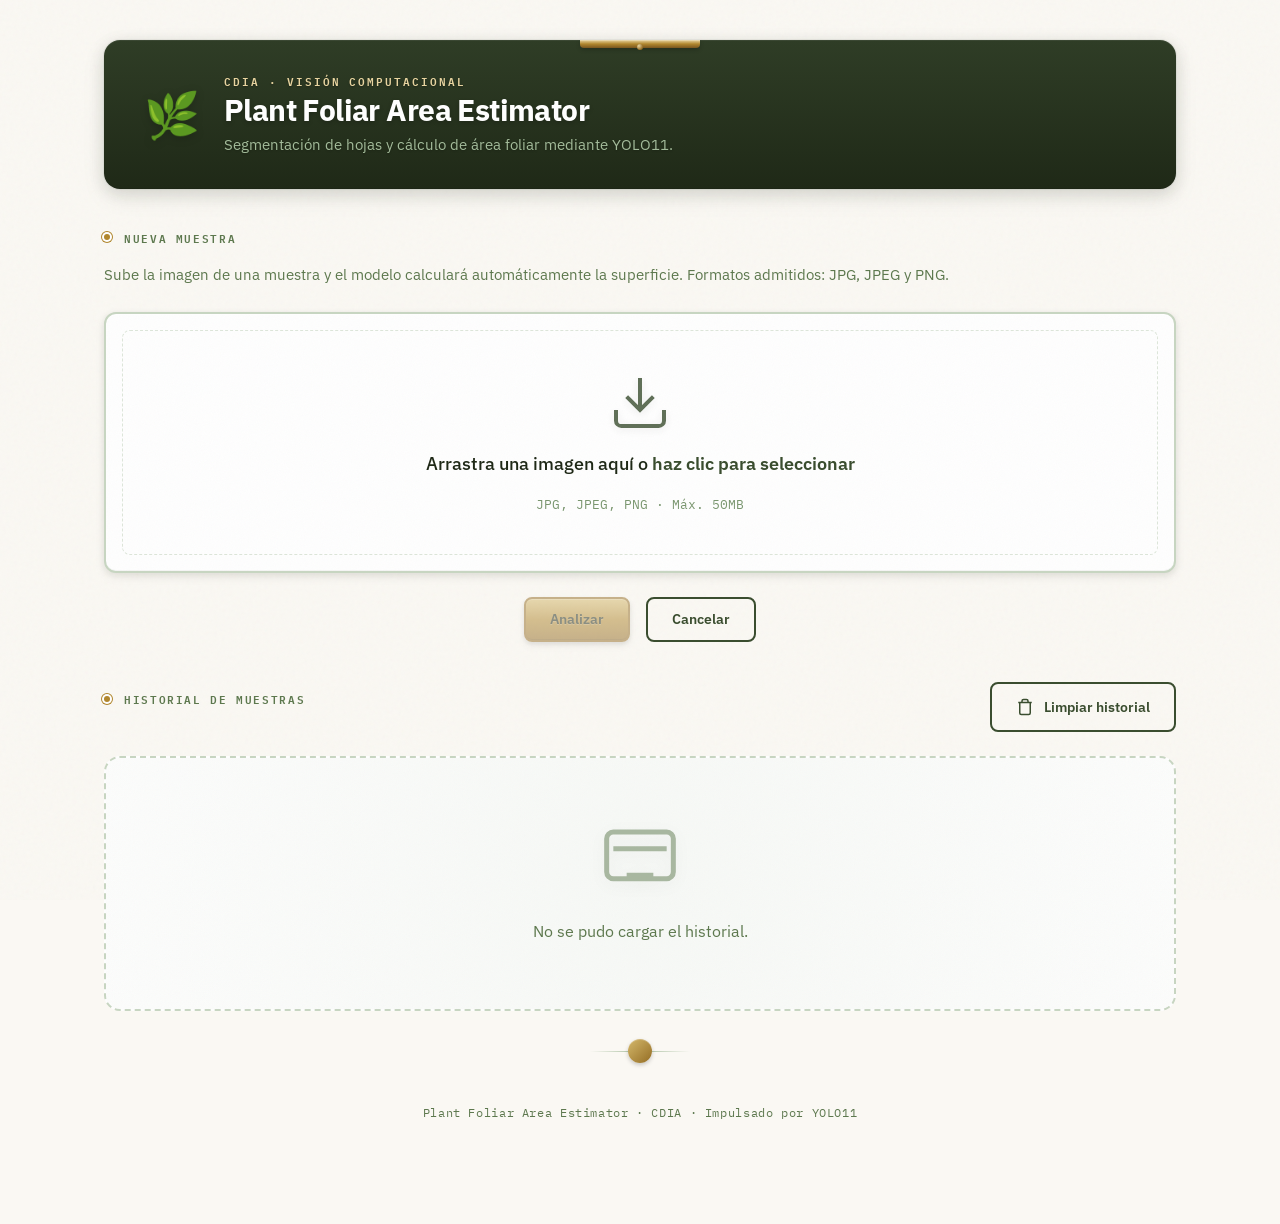
==== static/index.html @ 9a3dec03 "[FEAT] Cambios, FastAPI + HTML5 + CSS + JS para el frontend. Hechos con apoyo de IA solo con fines e" ====
<!DOCTYPE html>
<html lang="es">
<head>
  <meta charset="UTF-8" />
  <meta name="viewport" content="width=device-width, initial-scale=1.0" />
  <title>Plant Foliar Area Estimator · CDIA</title>
  <meta name="description" content="Segmentación de hojas y cálculo de área foliar mediante YOLO11." />
  <link rel="preconnect" href="https://fonts.googleapis.com">
  <link rel="preconnect" href="https://fonts.gstatic.com" crossorigin>
  <link href="https://fonts.googleapis.com/css2?family=IBM+Plex+Sans:wght@400;500;600;700&family=IBM+Plex+Mono:wght@500;600&display=swap" rel="stylesheet">
  <link rel="stylesheet" href="/assets/styles.css" />
</head>
<body>
  <main class="container">
    <!-- Header -->
    <header class="app-header">
      <div class="app-header__icon" aria-hidden="true">🌿</div>
      <div class="app-header__text">
        <p class="app-header__eyebrow">CDIA · Visión computacional</p>
        <h1 class="app-header__title">Plant Foliar Area Estimator</h1>
        <p class="app-header__subtitle">Segmentación de hojas y cálculo de área foliar mediante YOLO11.</p>
      </div>
    </header>

    <!-- Nueva muestra -->
    <section class="section" aria-labelledby="nueva-muestra-title">
      <p class="section-eyebrow" id="nueva-muestra-title">Nueva muestra</p>
      <p class="section-description">Sube la imagen de una muestra y el modelo calculará automáticamente la superficie. Formatos admitidos: JPG, JPEG y PNG.</p>

      <div class="upload-zone" id="uploadZone" role="button" tabindex="0" aria-label="Zona de subida de imágenes. Arrastra un archivo o haz clic para seleccionar.">
        <input type="file" id="fileInput" accept=".jpg,.jpeg,.png" hidden />
        <div class="upload-zone__content">
          <svg class="upload-zone__icon" viewBox="0 0 24 24" fill="none" stroke="currentColor" stroke-width="1.5" aria-hidden="true"><path d="M21 15v4a2 2 0 0 1-2 2H5a2 2 0 0 1-2-2v-4M7 10l5 5 5-5M12 15V3"></path></svg>
          <p class="upload-zone__text">Arrastra una imagen aquí o <span class="upload-zone__link">haz clic para seleccionar</span></p>
          <p class="upload-zone__hint">JPG, JPEG, PNG · Máx. 50MB</p>
        </div>
        <div class="upload-zone__preview hidden" id="uploadPreview" aria-live="polite">
          <img id="previewImg" alt="Vista previa de la imagen seleccionada" />
          <button type="button" class="btn btn-ghost upload-zone__remove" id="removeFile" aria-label="Eliminar archivo seleccionado">×</button>
        </div>
      </div>

      <div class="actions" id="actions" hidden>
        <button type="button" class="btn btn-primary" id="analyzeBtn" disabled>
          <span class="btn__text">Analizar</span>
          <span class="btn__loader hidden" aria-hidden="true"></span>
        </button>
        <button type="button" class="btn btn-ghost" id="clearSelectionBtn" hidden>Cancelar</button>
      </div>

      <!-- Loader global -->
      <div class="loader-overlay hidden" id="loaderOverlay" role="status" aria-live="polite" aria-label="Procesando imagen">
        <div class="loader"></div>
        <p>Procesando imagen con YOLO11…</p>
      </div>

      <!-- Error -->
      <div class="error hidden" id="errorBox" role="alert" aria-live="assertive"></div>
    </section>

    <!-- Resultados -->
    <section class="section results hidden" id="resultsSection" aria-labelledby="resultados-title">
      <p class="section-eyebrow" id="resultados-title">Resultados del análisis</p>

      <!-- Métricas -->
      <div class="specimen-row" id="metricsRow">
        <div class="specimen-card">
          <p class="specimen-card__label">Hojas detectadas</p>
          <p class="specimen-card__value" id="leavesCount">—</p>
        </div>
        <div class="specimen-card">
          <p class="specimen-card__label">Área foliar total</p>
          <p class="specimen-card__value" id="totalArea">— cm²</p>
        </div>
      </div>

      <!-- Detalle por hoja -->
      <div class="leaf-detail" id="leafDetail" hidden>
        <p class="section-eyebrow">Detalle por hoja</p>
        <div class="table-wrapper">
          <table class="leaf-table">
            <thead>
              <tr>
                <th>Ejemplar</th>
                <th>Área individual</th>
              </tr>
            </thead>
            <tbody id="leafTableBody"></tbody>
          </table>
        </div>
      </div>

      <!-- Comparación visual -->
      <div class="comparison" id="comparison" hidden>
        <p class="section-eyebrow">Comparación visual</p>
        <div class="comparison-grid">
          <figure class="image-frame">
            <figcaption>Fotografía original</figcaption>
            <img id="originalImg" alt="Fotografía original de la muestra" />
          </figure>
          <figure class="image-frame">
            <figcaption>Máscara de segmentación</figcaption>
            <img id="maskImg" alt="Máscara de segmentación generada por el modelo" />
          </figure>
        </div>
        <div class="comparison-actions">
          <a class="btn btn-primary" id="downloadBtn" href="#" download>
            <svg class="btn__icon" viewBox="0 0 24 24" fill="none" stroke="currentColor" stroke-width="2" aria-hidden="true"><path d="M21 15v4a2 2 0 0 1-2 2H5a2 2 0 0 1-2-2v-4M7 10l5 5 5-5M12 15V3"></path></svg>
            <span>Descargar imagen procesada</span>
          </a>
        </div>
      </div>
    </section>

    <!-- Historial / Galería -->
    <section class="section gallery-section" aria-labelledby="galeria-title">
      <div class="gallery-header">
        <p class="section-eyebrow" id="galeria-title">Historial de muestras</p>
        <button type="button" class="btn btn-ghost" id="clearHistoryBtn">
          <svg class="btn__icon" viewBox="0 0 24 24" fill="none" stroke="currentColor" stroke-width="2" aria-hidden="true"><polyline points="3 6 5 6 21 6"></polyline><path d="M19 6v14a2 2 0 0 1-2 2H7a2 2 0 0 1-2-2V6m3 0V4a2 2 0 0 1 2-2h4a2 2 0 0 1 2 2v2"></path></svg>
          <span>Limpiar historial</span>
        </button>
      </div>

      <div class="gallery-empty hidden" id="galleryEmpty">
        <svg viewBox="0 0 24 24" fill="none" stroke="currentColor" stroke-width="1.5" aria-hidden="true"><rect x="2" y="3" width="20" height="14" rx="2"></rect><path d="M4 8h16M8 16h8"></path></svg>
        <p>El historial está vacío. Sube una fotografía para registrar tu primer análisis.</p>
      </div>

      <div class="gallery-grid hidden" id="galleryGrid" role="list" aria-label="Galería de análisis previos"></div>
    </section>

    <!-- Footer -->
    <footer class="app-footer">
      <p>Plant Foliar Area Estimator · CDIA · Impulsado por YOLO11</p>
    </footer>
  </main>

  <script src="/assets/app.js"></script>
</body>
</html>
---- assets/styles.css ----
/* =========================================================================
   Plant Foliar Area Estimator — Skeuomorphic Theme
   Palette: Laboratory white + foliage green + aged brass accents
   Type: IBM Plex Sans (UI) + IBM Plex Mono (measurements)
   Metaphor: Physical lab station — clipboard, specimen cards, lightbox, archive
   ========================================================================= */

@import url('https://fonts.googleapis.com/css2?family=IBM+Plex+Sans:wght@400;500;600;700&family=IBM+Plex+Mono:wght@400;500;600;700&display=swap');

/* ---------- CSS Variables — Skeuomorphic Token System ---------- */
:root {
  /* Base surfaces — paper, cardstock, enamel */
  --paper-white: #fefefe;
  --paper-cream: #faf8f3;
  --cardstock: #f5f3ee;
  --cardstock-dark: #ebe8e0;
  --enamel-white: #ffffff;

  /* Green foliage system — botanical, not UI */
  --sage-50: #f1f5f0;
  --sage-100: #e3eae0;
  --sage-200: #c7d5c1;
  --sage-300: #a3bb9a;
  --sage-400: #7a966f;
  --sage-500: #5d784e;
  --sage-600: #48603a;
  --sage-700: #3a4d2f;
  --sage-800: #2f3d26;
  --sage-900: #1f2917;
  --sage-950: #11160d;

  /* Brass/aged metal accents — for clips, rivets, dials */
  --brass-100: #f5e6c8;
  --brass-200: #e8d4a0;
  --brass-300: #d4b86b;
  --brass-400: #c49d42;
  --brass-500: #b0862d;
  --brass-600: #946d24;
  --brass-700: #78551f;
  --brass-800: #62451e;
  --brass-900: #50381d;

  /* Semantic mappings */
  --bg: var(--paper-cream);
  --surface: var(--paper-white);
  --surface-elevated: var(--enamel-white);
  --surface-recessed: var(--cardstock);

  --primary: var(--sage-700);
  --primary-light: var(--sage-500);
  --primary-dark: var(--sage-900);
  --primary-glow: var(--sage-400);

  --accent: var(--brass-500);
  --accent-light: var(--brass-300);
  --accent-dark: var(--brass-700);

  --text: var(--sage-900);
  --text-muted: var(--sage-500);
  --text-faint: var(--sage-400);

  --border-subtle: var(--sage-200);
  --border: var(--sage-300);
  --border-strong: var(--sage-400);

  --shadow-paper: 0 1px 2px rgba(31, 41, 23, 0.06), 0 2px 4px rgba(31, 41, 23, 0.04);
  --shadow-card: 0 2px 6px rgba(31, 41, 23, 0.08), 0 4px 12px rgba(31, 41, 23, 0.06);
  --shadow-elevated: 0 8px 24px rgba(31, 41, 23, 0.1), 0 16px 32px rgba(31, 41, 23, 0.06);
  --shadow-deep: 0 12px 40px rgba(31, 41, 23, 0.15), 0 24px 48px rgba(31, 41, 23, 0.08);
  --shadow-inner: inset 0 2px 4px rgba(31, 41, 23, 0.06);
  --shadow-clip: 0 4px 16px rgba(31, 41, 23, 0.12), 0 8px 24px rgba(31, 41, 23, 0.08), 0 0 0 1px rgba(31, 41, 23, 0.05);

  --radius-sm: 4px;
  --radius-md: 8px;
  --radius-lg: 12px;
  --radius-xl: 16px;

  --transition-fast: 100ms cubic-bezier(0.25, 0.46, 0.45, 0.94);
  --transition-base: 200ms cubic-bezier(0.25, 0.46, 0.45, 0.94);
  --transition-slow: 350ms cubic-bezier(0.25, 0.46, 0.45, 0.94);

  /* Skeuomorphic specific */
  --paper-texture: url("data:image/svg+xml,%3Csvg viewBox='0 0 256 256' xmlns='http://www.w3.org/2000/svg'%3E%3Cfilter id='noise'%3E%3CfeTurbulence type='fractalNoise' baseFrequency='0.9' numOctaves='4' stitchTiles='stitch'/%3E%3C/filter%3E%3Crect width='100%25' height='100%25' filter='url(%23noise)' opacity='0.03'/%3E%3C/svg%3E");
  --cardstock-texture: url("data:image/svg+xml,%3Csvg viewBox='0 0 256 256' xmlns='http://www.w3.org/2000/svg'%3E%3Cfilter id='noise'%3E%3CfeTurbulence type='fractalNoise' baseFrequency='0.85' numOctaves='3' stitchTiles='stitch'/%3E%3C/filter%3E%3Crect width='100%25' height='100%25' filter='url(%23noise)' opacity='0.04'/%3E%3C/svg%3E");
  --fabric-texture: url("data:image/svg+xml,%3Csvg viewBox='0 0 256 256' xmlns='http://www.w3.org/2000/svg'%3E%3Cfilter id='fabric'%3E%3CfeTurbulence type='fractalNoise' baseFrequency='0.02' numOctaves='2' stitchTiles='stitch'/%3E%3C/filter%3E%3Crect width='100%25' height='100%25' filter='url(%23fabric)' opacity='0.02'/%3E%3C/svg%3E");

  /* Glass/lightbox */
  --glass-bg: rgba(255, 255, 255, 0.85);
  --glass-border: rgba(31, 41, 23, 0.08);
  --glass-shadow: 0 4px 16px rgba(31, 41, 23, 0.08);
}

/* Dark mode — aged lab at night */
@media (prefers-color-scheme: dark) {
  :root {
    --paper-white: #1a1d16;
    --paper-cream: #151811;
    --cardstock: #1e2218;
    --cardstock-dark: #262b1f;
    --enamel-white: #22261c;

    --sage-50: #0f120b;
    --sage-100: #181d13;
    --sage-200: #232b1c;
    --sage-300: #344029;
    --sage-400: #4a5d3a;
    --sage-500: #627a4d;
    --sage-600: #85a06b;
    --sage-700: #a3c48a;
    --sage-800: #c4e4b0;
    --sage-900: #e8f5d8;
    --sage-950: #f4faf0;

    --brass-100: #3d351a;
    --brass-200: #4a4022;
    --brass-300: #6b5830;
    --brass-400: #9a7d42;
    --brass-500: #c8a858;
    --brass-600: #dcc478;
    --brass-700: #e8d698;
    --brass-800: #f0e6b8;
    --brass-900: #f8f3d8;

    --bg: var(--paper-cream);
    --surface: var(--paper-white);
    --surface-elevated: var(--enamel-white);
    --surface-recessed: var(--cardstock);

    --primary: var(--sage-700);
    --primary-light: var(--sage-600);
    --primary-dark: var(--sage-800);
    --primary-glow: var(--sage-500);

    --accent: var(--brass-500);
    --accent-light: var(--brass-400);
    --accent-dark: var(--brass-600);

    --text: var(--sage-900);
    --text-muted: var(--sage-600);
    --text-faint: var(--sage-500);

    --border-subtle: var(--sage-300);
    --border: var(--sage-400);
    --border-strong: var(--sage-500);

    --shadow-paper: 0 1px 2px rgba(0, 0, 0, 0.3), 0 2px 4px rgba(0, 0, 0, 0.2);
    --shadow-card: 0 2px 6px rgba(0, 0, 0, 0.35), 0 4px 12px rgba(0, 0, 0, 0.25);
    --shadow-elevated: 0 8px 24px rgba(0, 0, 0, 0.4), 0 16px 32px rgba(0, 0, 0, 0.3);
    --shadow-deep: 0 12px 40px rgba(0, 0, 0, 0.5), 0 24px 48px rgba(0, 0, 0, 0.35);
    --shadow-inner: inset 0 2px 4px rgba(0, 0, 0, 0.2);
    --shadow-clip: 0 4px 16px rgba(0, 0, 0, 0.4), 0 8px 24px rgba(0, 0, 0, 0.3), 0 0 0 1px rgba(0, 0, 0, 0.2);

    --glass-bg: rgba(26, 29, 22, 0.9);
    --glass-border: rgba(255, 255, 255, 0.06);
    --glass-shadow: 0 4px 16px rgba(0, 0, 0, 0.3);
  }
}

/* Respect prefers-reduced-motion */
@media (prefers-reduced-motion: reduce) {
  *,
  *::before,
  *::after {
    animation-duration: 0.01ms !important;
    animation-iteration-count: 1 !important;
    transition-duration: 0.01ms !important;
    scroll-behavior: auto !important;
  }
}

/* ---------- Base Reset ---------- */
*, *::before, *::after {
  box-sizing: border-box;
}

html {
  font-size: 16px;
  -webkit-font-smoothing: antialiased;
  -moz-osx-font-smoothing: grayscale;
  background: var(--bg);
}

body {
  margin: 0;
  font-family: 'IBM Plex Sans', sans-serif;
  background: var(--bg);
  color: var(--text);
  line-height: 1.6;
  min-height: 100vh;

  /* Subtle page texture */
  background-image: var(--paper-texture);
  background-attachment: fixed;
}

/* ---------- Layout ---------- */
.container {
  max-width: 1120px;
  margin: 0 auto;
  padding: 2.5rem 1.5rem 4rem;
  position: relative;
}

/* Page edge shadow — desk surface */
.container::before {
  content: "";
  position: fixed;
  top: 0;
  left: 50%;
  transform: translateX(-50%);
  width: 1120px;
  max-width: calc(100vw - 3rem);
  height: 100%;
  pointer-events: none;
  box-shadow:
    -20px 0 40px -20px rgba(31, 41, 23, 0.08),
    20px 0 40px -20px rgba(31, 41, 23, 0.08);
  z-index: -1;
}

/* ---------- Header — Brass-bound clip board ---------- */
.app-header {
  position: relative;
  display: flex;
  align-items: center;
  gap: 1.5rem;
  padding: 2rem 2.5rem;
  background: linear-gradient(180deg, var(--sage-800) 0%, var(--sage-900) 100%);
  border-radius: var(--radius-xl);
  margin-bottom: 2.5rem;
  box-shadow:
    var(--shadow-clip),
    inset 0 1px 0 rgba(255, 255, 255, 0.06),
    inset 0 -1px 0 rgba(0, 0, 0, 0.1);
  overflow: hidden;
}

.app-header::before {
  /* Brass top clip */
  content: "";
  position: absolute;
  top: 0;
  left: 50%;
  transform: translateX(-50%);
  width: 120px;
  height: 8px;
  background: linear-gradient(180deg, var(--brass-200) 0%, var(--brass-500) 50%, var(--brass-700) 100%);
  border-radius: 0 0 4px 4px;
  box-shadow:
    0 2px 4px rgba(0, 0, 0, 0.2),
    inset 0 1px 0 rgba(255, 255, 255, 0.2);
}

.app-header::after {
  /* Subtle rivet hints */
  content: "";
  position: absolute;
  top: 4px;
  left: 50%;
  transform: translateX(-50%);
  width: 6px;
  height: 6px;
  background: radial-gradient(circle at 30% 30%, var(--brass-200), var(--brass-600) 70%);
  border-radius: 50%;
  box-shadow:
    0 1px 2px rgba(0, 0, 0, 0.3),
    40px 0 0 0 radial-gradient(circle at 30% 30%, var(--brass-200), var(--brass-600) 70%),
    -40px 0 0 0 radial-gradient(circle at 30% 30%, var(--brass-200), var(--brass-600) 70%);
}

.app-header__icon {
  font-size: 2.8rem;
  line-height: 1;
  flex-shrink: 0;
  filter: drop-shadow(0 2px 4px rgba(0, 0, 0, 0.2));
  animation: gentle-sway 6s ease-in-out infinite;
}

@keyframes gentle-sway {
  0%, 100% { transform: rotate(-1deg); }
  50% { transform: rotate(1deg); }
}

.app-header__text { min-width: 0; }

.app-header__eyebrow {
  font-family: 'IBM Plex Mono', monospace;
  font-size: 0.68rem;
  letter-spacing: 0.18em;
  text-transform: uppercase;
  color: var(--brass-200);
  margin: 0 0 0.2rem 0;
  font-weight: 600;
  text-shadow: 0 1px 2px rgba(0, 0, 0, 0.3);
}

.app-header__title {
  font-size: 1.85rem;
  font-weight: 700;
  color: var(--paper-white);
  margin: 0;
  line-height: 1.15;
  letter-spacing: -0.02em;
  text-shadow: 0 2px 4px rgba(0, 0, 0, 0.2);
}

.app-header__subtitle {
  font-size: 0.95rem;
  color: var(--sage-300);
  margin: 0.35rem 0 0 0;
  font-weight: 400;
  text-shadow: 0 1px 2px rgba(0, 0, 0, 0.2);
}

/* ---------- Section base ---------- */
.section {
  margin-bottom: 2.5rem;
  position: relative;
}

.section-eyebrow {
  font-family: 'IBM Plex Mono', monospace;
  font-size: 0.68rem;
  letter-spacing: 0.15em;
  text-transform: uppercase;
  color: var(--text-muted);
  font-weight: 600;
  margin: 0 0 1rem 0;
  position: relative;
  padding-left: 1.25rem;
}

.section-eyebrow::before {
  content: "";
  position: absolute;
  left: 0;
  top: 50%;
  transform: translateY(-50%);
  width: 6px;
  height: 6px;
  background: var(--accent);
  border-radius: 50%;
  box-shadow:
    0 0 0 2px var(--surface),
    0 0 0 3px var(--accent);
}

.section-description {
  color: var(--text-muted);
  margin: 0 0 1.5rem 0;
  font-size: 0.95rem;
  line-height: 1.7;
}

/* ---------- Upload Zone — Physical light table / specimen tray ---------- */
.upload-zone {
  position: relative;
  background: var(--surface);
  border: 2px solid var(--border-subtle);
  border-radius: var(--radius-lg);
  padding: 3.5rem 2.5rem;
  text-align: center;
  cursor: pointer;
  transition: all var(--transition-base);
  box-shadow:
    var(--shadow-card),
    inset 0 1px 0 rgba(255, 255, 255, 0.6),
    inset 0 -1px 0 rgba(31, 41, 23, 0.04);
  background-image: var(--paper-texture);
  overflow: hidden;
}

.upload-zone::before {
  /* Corner registration marks — photogram style */
  content: "";
  position: absolute;
  inset: 16px;
  border: 1px dashed var(--border-subtle);
  border-radius: var(--radius-md);
  pointer-events: none;
  opacity: 0.6;
  transition: opacity var(--transition-base), border-color var(--transition-base);
}

.upload-zone:hover:not(.dragover):not(:has(#uploadPreview:not(.hidden))) {
  border-color: var(--primary-light);
  box-shadow:
    var(--shadow-elevated),
    inset 0 1px 0 rgba(255, 255, 255, 0.6),
    inset 0 -1px 0 rgba(31, 41, 23, 0.04);
}

.upload-zone:hover:not(.dragover):not(:has(#uploadPreview:not(.hidden)))::before {
  opacity: 1;
  border-color: var(--primary-light);
}

.upload-zone.dragover {
  border-color: var(--primary);
  border-style: solid;
  background: var(--sage-50);
  box-shadow:
    var(--shadow-deep),
    inset 0 1px 0 rgba(255, 255, 255, 0.4),
    0 0 0 3px var(--sage-100);
  transform: translateY(-2px);
}

.upload-zone.dragover::before {
  border-color: var(--primary);
  border-style: solid;
  opacity: 1;
  animation: pulse-border 1.5s ease-in-out infinite;
}

@keyframes pulse-border {
  0%, 100% { opacity: 0.6; }
  50% { opacity: 1; }
}

.upload-zone:focus-visible {
  outline: none;
  border-color: var(--primary);
  box-shadow:
    var(--shadow-elevated),
    0 0 0 3px var(--sage-100),
    inset 0 1px 0 rgba(255, 255, 255, 0.6);
}

.upload-zone__content {
  display: flex;
  flex-direction: column;
  align-items: center;
  gap: 1rem;
  position: relative;
  z-index: 1;
}

.upload-zone__icon {
  width: 64px;
  height: 64px;
  color: var(--primary);
  opacity: 0.8;
  filter: drop-shadow(0 2px 4px rgba(31, 41, 23, 0.1));
  transition: transform var(--transition-base), opacity var(--transition-base);
}

.upload-zone:hover .upload-zone__icon {
  transform: translateY(-4px) scale(1.05);
  opacity: 1;
}

.upload-zone__text {
  margin: 0;
  font-size: 1.1rem;
  color: var(--text);
  font-weight: 500;
}

.upload-zone__link {
  color: var(--primary);
  font-weight: 600;
  text-decoration: none;
  border-bottom: 2px solid transparent;
  transition: border-color var(--transition-fast), color var(--transition-fast);
  position: relative;
}

.upload-zone__link::after {
  content: "";
  position: absolute;
  bottom: -2px;
  left: 0;
  width: 100%;
  height: 2px;
  background: var(--primary);
  transform: scaleX(0);
  transform-origin: right;
  transition: transform var(--transition-base);
}

.upload-zone__link:hover {
  border-bottom-color: transparent;
  color: var(--primary-dark);
}

.upload-zone__link:hover::after {
  transform: scaleX(1);
  transform-origin: left;
}

.upload-zone__hint {
  margin: 0;
  font-size: 0.82rem;
  color: var(--text-faint);
  font-family: 'IBM Plex Mono', monospace;
}

/* Preview state */
.upload-zone__preview {
  display: flex;
  align-items: center;
  justify-content: center;
  gap: 1rem;
  padding: 1rem 1.5rem;
  background: var(--surface-recessed);
  border: 1px solid var(--border);
  border-radius: var(--radius-md);
  max-width: 100%;
  box-shadow: var(--shadow-inner);
  position: relative;
  z-index: 2;
}

.upload-zone__preview img {
  max-height: 100px;
  max-width: 100%;
  border-radius: var(--radius-sm);
  box-shadow: var(--shadow-card);
  border: 1px solid var(--border-subtle);
  background: var(--surface);
}

.upload-zone__remove {
  width: 36px;
  height: 36px;
  display: flex;
  align-items: center;
  justify-content: center;
  font-size: 1.5rem;
  line-height: 1;
  color: var(--text-muted);
  background: var(--surface);
  border: 1px solid var(--border);
  border-radius: 50%;
  cursor: pointer;
  transition: all var(--transition-fast);
  box-shadow: var(--shadow-paper);
}

.upload-zone__remove:hover {
  color: #c0392b;
  background: #fef2f2;
  border-color: #fecaca;
  transform: scale(1.05);
  box-shadow: var(--shadow-card);
}

.upload-zone__remove:active {
  transform: scale(0.95);
}

/* ---------- Actions / Buttons — Brass hardware ---------- */
.actions {
  display: flex;
  gap: 1rem;
  justify-content: center;
  margin-top: 1.5rem;
  flex-wrap: wrap;
}

.btn {
  position: relative;
  display: inline-flex;
  align-items: center;
  justify-content: center;
  gap: 0.6rem;
  padding: 0.85rem 1.5rem;
  font-family: 'IBM Plex Sans', sans-serif;
  font-size: 0.9rem;
  font-weight: 600;
  line-height: 1;
  border-radius: var(--radius-md);
  border: 2px solid transparent;
  cursor: pointer;
  transition: all var(--transition-base);
  text-decoration: none;
  white-space: nowrap;
  overflow: hidden;
}

.btn:disabled {
  opacity: 0.5;
  cursor: not-allowed;
}

.btn:focus-visible {
  outline: none;
  box-shadow:
    0 0 0 3px var(--sage-100),
    0 0 0 5px var(--primary);
}

.btn__icon {
  width: 18px;
  height: 18px;
  flex-shrink: 0;
}

.btn__loader {
  width: 18px;
  height: 18px;
  border: 2px solid currentColor;
  border-right-color: transparent;
  border-radius: 50%;
  animation: spin 0.8s linear infinite;
}

@keyframes spin {
  to { transform: rotate(360deg); }
}

/* Primary — Brass button with enamel face */
.btn-primary {
  background: linear-gradient(180deg, var(--brass-300) 0%, var(--brass-500) 50%, var(--brass-600) 100%);
  color: var(--sage-900);
  border-color: var(--brass-600);
  text-shadow: 0 1px 0 rgba(255, 255, 255, 0.2);
  box-shadow:
    0 2px 4px rgba(0, 0, 0, 0.15),
    0 4px 8px rgba(0, 0, 0, 0.1),
    inset 0 1px 0 rgba(255, 255, 255, 0.2),
    inset 0 -1px 0 rgba(0, 0, 0, 0.1);
}

.btn-primary:hover:not(:disabled) {
  background: linear-gradient(180deg, var(--brass-400) 0%, var(--brass-500) 50%, var(--brass-700) 100%);
  transform: translateY(-1px);
  box-shadow:
    0 4px 8px rgba(0, 0, 0, 0.2),
    0 8px 16px rgba(0, 0, 0, 0.12),
    inset 0 1px 0 rgba(255, 255, 255, 0.2),
    inset 0 -1px 0 rgba(0, 0, 0, 0.15);
}

.btn-primary:active:not(:disabled) {
  transform: translateY(1px);
  box-shadow:
    0 1px 2px rgba(0, 0, 0, 0.15),
    inset 0 2px 4px rgba(0, 0, 0, 0.2);
}

/* Ghost — Engraved brass plate */
.btn-ghost {
  background: transparent;
  color: var(--primary);
  border-color: var(--primary);
  box-shadow: none;
}

.btn-ghost::before {
  content: "";
  position: absolute;
  inset: 0;
  background: var(--primary);
  opacity: 0;
  transition: opacity var(--transition-base);
  border-radius: inherit;
}

.btn-ghost:hover:not(:disabled) {
  color: var(--paper-white);
}

.btn-ghost:hover:not(:disabled)::before {
  opacity: 1;
}

.btn-ghost:active:not(:disabled) {
  transform: scale(0.98);
}

.btn-ghost span,
.btn-ghost svg {
  position: relative;
  z-index: 1;
}

/* ---------- Loader Overlay — Brass lens cap ---------- */
.loader-overlay {
  position: fixed;
  inset: 0;
  display: flex;
  flex-direction: column;
  align-items: center;
  justify-content: center;
  gap: 1.25rem;
  background: rgba(21, 24, 17, 0.85);
  backdrop-filter: blur(8px);
  z-index: 1000;
  color: var(--paper-white);
  font-size: 1.05rem;
  font-weight: 500;
}

.loader {
  width: 56px;
  height: 56px;
  border: 3px solid var(--border-subtle);
  border-top-color: var(--accent);
  border-radius: 50%;
  animation: spin 1.2s cubic-bezier(0.25, 0.46, 0.45, 0.94) infinite;
  box-shadow:
    0 0 0 1px var(--accent-light),
    0 8px 24px rgba(176, 134, 45, 0.3);
}

/* ---------- Error — Red-tinted specimen tag ---------- */
.error {
  position: relative;
  padding: 1rem 1.25rem 1rem 3.5rem;
  background: var(--surface);
  border: 1px solid #fecaca;
  border-left: 4px solid #dc2626;
  border-radius: var(--radius-md);
  color: #b91c1c;
  font-size: 0.9rem;
  box-shadow: var(--shadow-card);
  background-image: var(--paper-texture);
}

.error::before {
  content: "⚠";
  position: absolute;
  left: 1rem;
  top: 50%;
  transform: translateY(-50%);
  font-size: 1.25rem;
}

@media (prefers-color-scheme: dark) {
  .error {
    background: var(--cardstock);
    border-color: rgba(220, 38, 38, 0.3);
    color: #fca5a5;
  }
}

/* ---------- Results Cards — Specimen cards on clipboard ---------- */
.results {
  animation: slideUp 0.4s cubic-bezier(0.25, 0.46, 0.45, 0.94);
}

@keyframes slideUp {
  from { opacity: 0; transform: translateY(16px); }
  to { opacity: 1; transform: translateY(0); }
}

.specimen-row {
  display: flex;
  gap: 1.25rem;
  margin-bottom: 1.75rem;
  flex-wrap: wrap;
}

.specimen-card {
  position: relative;
  flex: 1 1 280px;
  background: var(--surface);
  border: 1px solid var(--border);
  border-radius: var(--radius-lg);
  padding: 1.25rem 1.5rem;
  box-shadow:
    var(--shadow-card),
    inset 0 1px 0 rgba(255, 255, 255, 0.7);
  background-image: var(--cardstock-texture);
  transition: transform var(--transition-base), box-shadow var(--transition-base);
}

.specimen-card:hover {
  transform: translateY(-2px);
  box-shadow:
    var(--shadow-elevated),
    inset 0 1px 0 rgba(255, 255, 255, 0.7);
}

.specimen-card::before {
  /* Top brass clip */
  content: "";
  position: absolute;
  top: -4px;
  left: 50%;
  transform: translateX(-50%);
  width: 50px;
  height: 10px;
  background: linear-gradient(180deg, var(--brass-200) 0%, var(--brass-500) 50%, var(--brass-700) 100%);
  border-radius: 0 0 5px 5px;
  box-shadow:
    0 2px 4px rgba(0, 0, 0, 0.15),
    inset 0 1px 0 rgba(255, 255, 255, 0.2);
}

.specimen-card::after {
  /* Rivet */
  content: "";
  position: absolute;
  top: -2px;
  left: 50%;
  transform: translateX(-50%);
  width: 5px;
  height: 5px;
  background: radial-gradient(circle at 30% 30%, var(--brass-200), var(--brass-600) 70%);
  border-radius: 50%;
}

.specimen-card__label {
  font-family: 'IBM Plex Mono', monospace;
  font-size: 0.68rem;
  letter-spacing: 0.12em;
  text-transform: uppercase;
  color: var(--text-muted);
  margin: 0 0 0.5rem 0;
  display: block;
}

.specimen-card__value {
  font-family: 'IBM Plex Mono', monospace;
  font-size: 2.2rem;
  font-weight: 700;
  color: var(--primary);
  line-height: 1;
  margin: 0;
  letter-spacing: -0.02em;
}

/* ---------- Leaf Detail Table — Lab ledger ---------- */
.leaf-detail {
  margin-top: 1rem;
}

.table-wrapper {
  position: relative;
  border: 1px solid var(--border);
  border-radius: var(--radius-lg);
  background: var(--surface);
  box-shadow:
    var(--shadow-card),
    inset 0 1px 0 rgba(255, 255, 255, 0.7);
  overflow: hidden;
  background-image: var(--cardstock-texture);
}

.table-wrapper::before {
  /* Brass corners */
  content: "";
  position: absolute;
  top: 0;
  left: 0;
  right: 0;
  bottom: 0;
  pointer-events: none;
  background-image:
    radial-gradient(circle at 0 0, var(--brass-300) 8px, transparent 9px),
    radial-gradient(circle at 100% 0, var(--brass-300) 8px, transparent 9px),
    radial-gradient(circle at 0 100%, var(--brass-300) 8px, transparent 9px),
    radial-gradient(circle at 100% 100%, var(--brass-300) 8px, transparent 9px);
  opacity: 0.6;
}

.leaf-table {
  width: 100%;
  border-collapse: collapse;
  font-family: 'IBM Plex Mono', monospace;
  font-size: 0.85rem;
}

.leaf-table thead th {
  text-align: left;
  font-family: 'IBM Plex Sans', sans-serif;
  font-size: 0.68rem;
  letter-spacing: 0.1em;
  text-transform: uppercase;
  color: var(--text-muted);
  font-weight: 600;
  padding: 0.85rem 1.25rem;
  border-bottom: 2px solid var(--border);
  background: linear-gradient(180deg, var(--surface-recessed) 0%, var(--cardstock-dark) 100%);
  position: relative;
  z-index: 1;
}

.leaf-table thead th:first-child { border-top-left-radius: var(--radius-lg); }
.leaf-table thead th:last-child { border-top-right-radius: var(--radius-lg); }

.leaf-table tbody td {
  padding: 0.75rem 1.25rem;
  color: var(--text);
  border-bottom: 1px solid var(--border-subtle);
  transition: background var(--transition-fast);
}

.leaf-table tbody tr:last-child td {
  border-bottom: none;
}

.leaf-table tbody tr:hover td {
  background: var(--sage-50);
}

.leaf-table td:last-child {
  color: var(--primary);
  font-weight: 600;
  font-size: 0.9rem;
}

/* ---------- Comparison Visual — Lightbox / Viewer ---------- */
.comparison {
  margin-top: 1.75rem;
}

.comparison-grid {
  display: grid;
  grid-template-columns: repeat(2, 1fr);
  gap: 1.5rem;
  margin-bottom: 1.25rem;
}

@media (max-width: 820px) {
  .comparison-grid {
    grid-template-columns: 1fr;
  }
}

.image-frame {
  position: relative;
  background: var(--surface);
  border: 1px solid var(--border);
  border-radius: var(--radius-lg);
  overflow: hidden;
  box-shadow:
    var(--shadow-elevated),
    inset 0 1px 0 rgba(255, 255, 255, 0.5),
    0 0 0 1px rgba(31, 41, 23, 0.03);
  background-image: var(--fabric-texture);
  transition: transform var(--transition-slow), box-shadow var(--transition-slow);
}

.image-frame:hover {
  transform: translateY(-4px);
  box-shadow:
    var(--shadow-deep),
    inset 0 1px 0 rgba(255, 255, 255, 0.5),
    0 0 0 1px rgba(31, 41, 23, 0.03);
}

/* Viewfinder corners — brass inlay */
.image-frame::before,
.image-frame::after {
  content: "";
  position: absolute;
  width: 28px;
  height: 28px;
  pointer-events: none;
  z-index: 2;
  border-width: 3px;
  border-style: solid;
  border-color: var(--accent);
  border-image: linear-gradient(135deg, var(--brass-200), var(--brass-600)) 1;
}

.image-frame::before {
  top: 12px;
  left: 12px;
  border-right: none;
  border-bottom: none;
  border-top-left-radius: var(--radius-lg);
}

.image-frame::after {
  bottom: 12px;
  right: 12px;
  border-left: none;
  border-top: none;
  border-bottom-right-radius: var(--radius-lg);
}

.image-frame figcaption {
  position: absolute;
  top: 12px;
  left: 12px;
  z-index: 3;
  font-family: 'IBM Plex Mono', monospace;
  font-size: 0.62rem;
  letter-spacing: 0.08em;
  text-transform: uppercase;
  color: var(--text-muted);
  background: var(--surface);
  padding: 0.3rem 0.7rem;
  border-radius: var(--radius-sm);
  border: 1px solid var(--border);
  box-shadow: var(--shadow-paper);
  backdrop-filter: blur(4px);
}

.image-frame img {
  display: block;
  width: 100%;
  height: auto;
  border-radius: 0;
  transition: transform var(--transition-slow);
}

.image-frame:hover img {
  transform: scale(1.01);
}

.comparison-actions {
  display: flex;
  justify-content: flex-end;
}

/* ---------- Gallery — Specimen archive drawers ---------- */
.gallery-section {
  margin-top: 1rem;
}

.gallery-header {
  display: flex;
  align-items: center;
  justify-content: space-between;
  gap: 1rem;
  flex-wrap: wrap;
  margin-bottom: 1.5rem;
}

.gallery-empty {
  position: relative;
  display: flex;
  flex-direction: column;
  align-items: center;
  justify-content: center;
  gap: 1rem;
  padding: 4rem 2.5rem;
  text-align: center;
  background: var(--surface);
  border: 2px dashed var(--border-subtle);
  border-radius: var(--radius-xl);
  color: var(--text-muted);
  background-image: var(--paper-texture);
  overflow: hidden;
}

.gallery-empty::before {
  content: "";
  position: absolute;
  top: 50%;
  left: 50%;
  transform: translate(-50%, -50%);
  width: 200%;
  height: 200%;
  background: radial-gradient(circle, var(--sage-100) 0%, transparent 70%);
  opacity: 0.3;
  pointer-events: none;
}

.gallery-empty svg {
  width: 80px;
  height: 80px;
  opacity: 0.5;
  position: relative;
  z-index: 1;
  filter: drop-shadow(0 4px 8px rgba(31, 41, 23, 0.1));
}

.gallery-empty p {
  margin: 0;
  font-size: 1rem;
  position: relative;
  z-index: 1;
  max-width: 400px;
  line-height: 1.7;
}

.gallery-grid {
  display: grid;
  grid-template-columns: repeat(auto-fill, minmax(240px, 1fr));
  gap: 1.25rem;
}

.gallery-item {
  position: relative;
  background: var(--surface);
  border: 1px solid var(--border);
  border-radius: var(--radius-lg);
  overflow: hidden;
  transition: transform var(--transition-base), box-shadow var(--transition-base);
  cursor: pointer;
  box-shadow: var(--shadow-card);
  background-image: var(--cardstock-texture);
}

.gallery-item::before {
  /* Top clip */
  content: "";
  position: absolute;
  top: 0;
  left: 50%;
  transform: translateX(-50%);
  width: 40px;
  height: 6px;
  background: linear-gradient(180deg, var(--brass-200) 0%, var(--brass-500) 50%, var(--brass-700) 100%);
  border-radius: 0 0 3px 3px;
  z-index: 3;
}

.gallery-item:hover {
  transform: translateY(-4px);
  box-shadow: var(--shadow-elevated);
  z-index: 10;
}

.gallery-item .image-frame {
  border-radius: 0;
  border: none;
  background: transparent;
  box-shadow: none;
  margin: 0;
}

.gallery-item .image-frame::before,
.gallery-item .image-frame::after {
  display: none;
}

.gallery-item .image-frame figcaption {
  position: static;
  padding: 0.75rem 1rem;
  background: linear-gradient(180deg, var(--surface-recessed) 0%, var(--cardstock-dark) 100%);
  border-top: 1px solid var(--border);
  border-radius: 0;
  font-size: 0.7rem;
  color: var(--text-muted);
  text-align: center;
  font-family: 'IBM Plex Mono', monospace;
  letter-spacing: 0.04em;
}

.gallery-item .image-frame img {
  aspect-ratio: 1 / 1;
  object-fit: cover;
  filter: contrast(1.02) saturate(1.05);
}

/* ---------- Footer — Brass nameplate ---------- */
.app-footer {
  position: relative;
  text-align: center;
  padding: 2.5rem 0 1.5rem;
  color: var(--text-muted);
  font-size: 0.78rem;
  font-family: 'IBM Plex Mono', monospace;
  letter-spacing: 0.05em;
}

.app-footer::before {
  content: "";
  position: absolute;
  top: 0;
  left: 50%;
  transform: translateX(-50%);
  width: 100px;
  height: 1px;
  background: linear-gradient(90deg, transparent, var(--border), transparent);
}

.app-footer::after {
  content: "";
  position: absolute;
  top: 0;
  left: 50%;
  transform: translateX(-50%);
  width: 24px;
  height: 24px;
  background: linear-gradient(135deg, var(--brass-300), var(--brass-600));
  border-radius: 50%;
  box-shadow:
    0 2px 4px rgba(0, 0, 0, 0.2),
    inset 0 1px 0 rgba(255, 255, 255, 0.2);
  margin-top: -12px;
  z-index: 1;
}

/* ---------- Utility ---------- */
.hidden {
  display: none !important;
}

/* ---------- Scrollbar — Brass track ---------- */
::-webkit-scrollbar { width: 10px; height: 10px; }
::-webkit-scrollbar-track { background: var(--surface-recessed); }
::-webkit-scrollbar-thumb {
  background: linear-gradient(180deg, var(--brass-300), var(--brass-600));
  border-radius: 5px;
  border: 2px solid var(--surface-recessed);
}
::-webkit-scrollbar-thumb:hover { background: linear-gradient(180deg, var(--brass-400), var(--brass-700)); }
::-webkit-scrollbar-corner { background: var(--surface-recessed); }

/* Firefox */
* { scrollbar-width: thin; scrollbar-color: var(--brass-500) var(--surface-recessed); }

/* ---------- Selection ---------- */
::selection {
  background: var(--sage-200);
  color: var(--sage-900);
}
@media (prefers-color-scheme: dark) {
  ::selection {
    background: var(--sage-700);
    color: var(--sage-50);
  }
}

/* ---------- Focus visible global ---------- */
:focus-visible {
  outline: 2px solid var(--primary);
  outline-offset: 2px;
  border-radius: var(--radius-sm);
}

/* ---------- Print ---------- */
@media print {
  .app-header::before, .app-header::after,
  .specimen-card::before, .specimen-card::after,
  .gallery-item::before,
  .app-footer::after,
  .btn,
  .actions,
  .upload-zone,
  .gallery-header { display: none !important; }
  .container { max-width: none; padding: 0; }
  .section { page-break-inside: avoid; }
  body { background: white; }
}
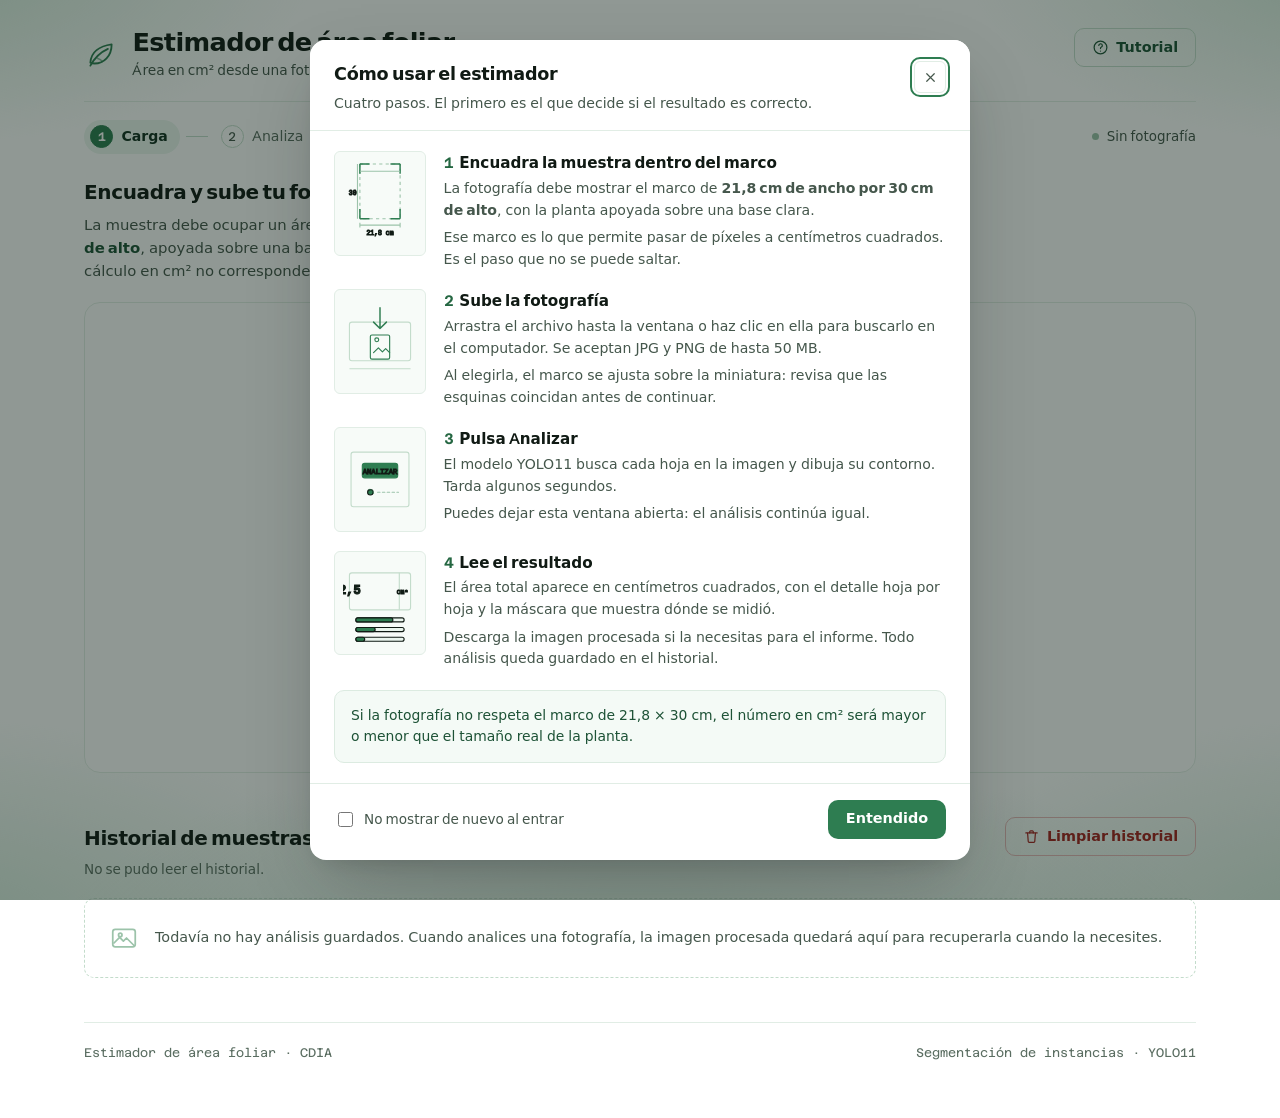
==== commit 1b5d4d7d: "[STYLES]: Cambio en diseño frontend" ====
--- a/static/index.html
+++ b/static/index.html
@@ -1,141 +1,386 @@
 <!DOCTYPE html>
-<html lang="es">
+<html lang="es-CL">
 <head>
   <meta charset="UTF-8" />
   <meta name="viewport" content="width=device-width, initial-scale=1.0" />
-  <title>Plant Foliar Area Estimator · CDIA</title>
-  <meta name="description" content="Segmentación de hojas y cálculo de área foliar mediante YOLO11." />
-  <link rel="preconnect" href="https://fonts.googleapis.com">
-  <link rel="preconnect" href="https://fonts.gstatic.com" crossorigin>
-  <link href="https://fonts.googleapis.com/css2?family=IBM+Plex+Sans:wght@400;500;600;700&family=IBM+Plex+Mono:wght@500;600&display=swap" rel="stylesheet">
+  <title>Estimador de área foliar · CDIA</title>
+  <meta name="description" content="Estimación del área foliar en cm² a partir de una fotografía, mediante segmentación de hojas con YOLO11." />
+  <meta name="color-scheme" content="light dark" />
+  <link rel="preload" href="/assets/fonts/schibsted-grotesk-latin.woff2" as="font" type="font/woff2" crossorigin />
   <link rel="stylesheet" href="/assets/styles.css" />
 </head>
 <body>
-  <main class="container">
-    <!-- Header -->
-    <header class="app-header">
-      <div class="app-header__icon" aria-hidden="true">🌿</div>
-      <div class="app-header__text">
-        <p class="app-header__eyebrow">CDIA · Visión computacional</p>
-        <h1 class="app-header__title">Plant Foliar Area Estimator</h1>
-        <p class="app-header__subtitle">Segmentación de hojas y cálculo de área foliar mediante YOLO11.</p>
+  <div class="edge-wash" aria-hidden="true"></div>
+
+  <a class="skip-link" href="#capture">Ir a la zona de análisis</a>
+
+  <div class="shell">
+
+    <!-- ============ Encabezado ============ -->
+    <header class="topbar">
+      <div class="brand">
+        <svg class="brand__mark" viewBox="0 0 32 32" fill="none" aria-hidden="true">
+          <path d="M26 6c0 11-7.4 18-16 18-1.6 0-3-.3-4-.8C6.6 13.4 14.4 7.6 26 6Z" stroke="currentColor" stroke-width="1.7" stroke-linejoin="round" />
+          <path d="M6 26C10 18.6 15.4 13.4 22.5 10.2" stroke="currentColor" stroke-width="1.7" stroke-linecap="round" />
+          <path d="M13 19.2c1.6.4 3.2 1.5 4.3 3" stroke="currentColor" stroke-width="1.5" stroke-linecap="round" opacity=".55" />
+        </svg>
+        <div>
+          <h1 class="brand__title">Estimador de área foliar</h1>
+          <p class="brand__sub">Área en cm² desde una fotografía · CDIA</p>
+        </div>
+      </div>
+
+      <div class="topbar__actions">
+        <button type="button" class="btn btn-ghost" id="helpBtn" aria-haspopup="dialog">
+          <svg class="btn__icon" viewBox="0 0 24 24" fill="none" stroke="currentColor" stroke-width="1.7" aria-hidden="true">
+            <circle cx="12" cy="12" r="9" />
+            <path d="M9.6 9.2a2.5 2.5 0 1 1 3.3 2.4c-.6.2-.9.8-.9 1.4v.5" stroke-linecap="round" />
+            <path d="M12 17h.01" stroke-linecap="round" />
+          </svg>
+          Tutorial
+        </button>
       </div>
     </header>
 
-    <!-- Nueva muestra -->
-    <section class="section" aria-labelledby="nueva-muestra-title">
-      <p class="section-eyebrow" id="nueva-muestra-title">Nueva muestra</p>
-      <p class="section-description">Sube la imagen de una muestra y el modelo calculará automáticamente la superficie. Formatos admitidos: JPG, JPEG y PNG.</p>
-
-      <div class="upload-zone" id="uploadZone" role="button" tabindex="0" aria-label="Zona de subida de imágenes. Arrastra un archivo o haz clic para seleccionar.">
-        <input type="file" id="fileInput" accept=".jpg,.jpeg,.png" hidden />
-        <div class="upload-zone__content">
-          <svg class="upload-zone__icon" viewBox="0 0 24 24" fill="none" stroke="currentColor" stroke-width="1.5" aria-hidden="true"><path d="M21 15v4a2 2 0 0 1-2 2H5a2 2 0 0 1-2-2v-4M7 10l5 5 5-5M12 15V3"></path></svg>
-          <p class="upload-zone__text">Arrastra una imagen aquí o <span class="upload-zone__link">haz clic para seleccionar</span></p>
-          <p class="upload-zone__hint">JPG, JPEG, PNG · Máx. 50MB</p>
-        </div>
-        <div class="upload-zone__preview hidden" id="uploadPreview" aria-live="polite">
-          <img id="previewImg" alt="Vista previa de la imagen seleccionada" />
-          <button type="button" class="btn btn-ghost upload-zone__remove" id="removeFile" aria-label="Eliminar archivo seleccionado">×</button>
-        </div>
-      </div>
-
-      <div class="actions" id="actions" hidden>
-        <button type="button" class="btn btn-primary" id="analyzeBtn" disabled>
-          <span class="btn__text">Analizar</span>
-          <span class="btn__loader hidden" aria-hidden="true"></span>
-        </button>
-        <button type="button" class="btn btn-ghost" id="clearSelectionBtn" hidden>Cancelar</button>
-      </div>
-
-      <!-- Loader global -->
-      <div class="loader-overlay hidden" id="loaderOverlay" role="status" aria-live="polite" aria-label="Procesando imagen">
-        <div class="loader"></div>
-        <p>Procesando imagen con YOLO11…</p>
-      </div>
-
-      <!-- Error -->
-      <div class="error hidden" id="errorBox" role="alert" aria-live="assertive"></div>
+    <!-- ============ Riel de estado ============ -->
+    <nav class="rail" aria-label="Progreso del análisis">
+      <ol class="rail__steps">
+        <li class="rail__step is-current" data-step="1"><span class="rail__num">1</span> Carga</li>
+        <li class="rail__link" aria-hidden="true"></li>
+        <li class="rail__step" data-step="2"><span class="rail__num">2</span> Analiza</li>
+        <li class="rail__link" aria-hidden="true"></li>
+        <li class="rail__step" data-step="3"><span class="rail__num">3</span> Resultado</li>
+      </ol>
+      <p class="status" id="statusLine" role="status" aria-live="polite">
+        <span class="status__dot" aria-hidden="true"></span>
+        <span id="statusText">Sin fotografía</span>
+      </p>
+    </nav>
+
+    <!-- ============ Captura ============ -->
+    <section class="section" id="capture" aria-labelledby="capture-title">
+      <h2 class="section__title" id="capture-title">Encuadra y sube tu fotografía</h2>
+      <p class="section__lead">
+        La muestra debe ocupar un área de <strong>21,8 cm de ancho × 30 cm de alto</strong>, apoyada sobre una base clara.
+        Sin esa referencia el cálculo en cm² no corresponde al tamaño real de la planta.
+      </p>
+
+      <div class="window" id="uploadZone">
+        <input type="file" id="fileInput" class="vh" accept=".jpg,.jpeg,.png" />
+
+        <div class="window__grid" aria-hidden="true"></div>
+
+        <!-- Estado vacío -->
+        <label class="window__prompt" id="uploadPrompt" for="fileInput">
+          <span class="frame" aria-hidden="true">
+            <span class="frame__corner frame__corner--tl"></span>
+            <span class="frame__corner frame__corner--tr"></span>
+            <span class="frame__corner frame__corner--bl"></span>
+            <span class="frame__corner frame__corner--br"></span>
+            <span class="frame__line frame__line--w"></span>
+            <span class="frame__tick frame__tick--w frame__tick--wa"></span>
+            <span class="frame__tick frame__tick--w frame__tick--wb"></span>
+            <span class="frame__line frame__line--h"></span>
+            <span class="frame__tick frame__tick--h frame__tick--ha"></span>
+            <span class="frame__tick frame__tick--h frame__tick--hb"></span>
+            <span class="frame__dim frame__dim--w">21,8 cm</span>
+            <span class="frame__dim frame__dim--h">30 cm</span>
+          </span>
+          <span class="window__prompttext">
+            <span class="window__cta">Arrastra la fotografía aquí o <span class="linky">búscala en tu computador</span></span>
+            <span class="window__hint">JPG o PNG · hasta 50 MB · 3400 × 4679 px o más</span>
+          </span>
+        </label>
+
+        <!-- Estado con fotografía -->
+        <div class="window__loaded" id="uploadPreview" hidden>
+          <div class="stage" id="stage">
+            <div class="stage__overlay" aria-hidden="true"></div>
+            <span class="stage__corner stage__corner--tl" aria-hidden="true"></span>
+            <span class="stage__corner stage__corner--tr" aria-hidden="true"></span>
+            <span class="stage__corner stage__corner--bl" aria-hidden="true"></span>
+            <span class="stage__corner stage__corner--br" aria-hidden="true"></span>
+            <div class="stage__scan" aria-hidden="true"></div>
+            <p class="stage__name" id="previewName"></p>
+          </div>
+          <div class="loaded__tools">
+            <button type="button" class="btn btn-quiet" id="removeFile">
+              <svg class="btn__icon" viewBox="0 0 24 24" fill="none" stroke="currentColor" stroke-width="1.7" aria-hidden="true">
+                <path d="M4 7h16" stroke-linecap="round" />
+                <path d="M9.5 7V5.2A1.2 1.2 0 0 1 10.7 4h2.6a1.2 1.2 0 0 1 1.2 1.2V7" stroke-linecap="round" />
+                <path d="M6.5 7.5 7.4 19a1.4 1.4 0 0 0 1.4 1.3h6.4a1.4 1.4 0 0 0 1.4-1.3l.9-11.5" stroke-linecap="round" stroke-linejoin="round" />
+              </svg>
+              Quitar fotografía
+            </button>
+          </div>
+        </div>
+      </div>
+
+      <div class="capture__actions" id="actions" hidden>
+        <button type="button" class="btn btn-primary btn-primary--lg" id="analyzeBtn" disabled>
+          <span class="btn__label">Analizar</span>
+          <svg class="btn__icon" viewBox="0 0 24 24" fill="none" stroke="currentColor" stroke-width="1.7" aria-hidden="true">
+            <circle cx="11" cy="11" r="6.5" />
+            <path d="m16 16 4 4" stroke-linecap="round" />
+          </svg>
+        </button>
+        <button type="button" class="btn btn-ghost" id="clearSelectionBtn">Cancelar</button>
+      </div>
+
+      <div class="notice notice--error" id="errorBox" role="alert" hidden>
+        <svg class="notice__icon" viewBox="0 0 24 24" fill="none" stroke="currentColor" stroke-width="1.7" aria-hidden="true">
+          <path d="M12 4.5 21 19.5H3L12 4.5Z" stroke-linejoin="round" />
+          <path d="M12 10.5v4" stroke-linecap="round" />
+          <path d="M12 17.4h.01" stroke-linecap="round" />
+        </svg>
+        <span id="errorText"></span>
+      </div>
     </section>
 
-    <!-- Resultados -->
-    <section class="section results hidden" id="resultsSection" aria-labelledby="resultados-title">
-      <p class="section-eyebrow" id="resultados-title">Resultados del análisis</p>
-
-      <!-- Métricas -->
-      <div class="specimen-row" id="metricsRow">
-        <div class="specimen-card">
-          <p class="specimen-card__label">Hojas detectadas</p>
-          <p class="specimen-card__value" id="leavesCount">—</p>
-        </div>
-        <div class="specimen-card">
-          <p class="specimen-card__label">Área foliar total</p>
-          <p class="specimen-card__value" id="totalArea">— cm²</p>
-        </div>
-      </div>
-
-      <!-- Detalle por hoja -->
-      <div class="leaf-detail" id="leafDetail" hidden>
-        <p class="section-eyebrow">Detalle por hoja</p>
-        <div class="table-wrapper">
-          <table class="leaf-table">
-            <thead>
-              <tr>
-                <th>Ejemplar</th>
-                <th>Área individual</th>
-              </tr>
-            </thead>
-            <tbody id="leafTableBody"></tbody>
-          </table>
-        </div>
-      </div>
-
-      <!-- Comparación visual -->
-      <div class="comparison" id="comparison" hidden>
-        <p class="section-eyebrow">Comparación visual</p>
-        <div class="comparison-grid">
-          <figure class="image-frame">
-            <figcaption>Fotografía original</figcaption>
-            <img id="originalImg" alt="Fotografía original de la muestra" />
-          </figure>
-          <figure class="image-frame">
-            <figcaption>Máscara de segmentación</figcaption>
-            <img id="maskImg" alt="Máscara de segmentación generada por el modelo" />
-          </figure>
-        </div>
-        <div class="comparison-actions">
-          <a class="btn btn-primary" id="downloadBtn" href="#" download>
-            <svg class="btn__icon" viewBox="0 0 24 24" fill="none" stroke="currentColor" stroke-width="2" aria-hidden="true"><path d="M21 15v4a2 2 0 0 1-2 2H5a2 2 0 0 1-2-2v-4M7 10l5 5 5-5M12 15V3"></path></svg>
-            <span>Descargar imagen procesada</span>
-          </a>
-        </div>
+    <!-- ============ Resultado ============ -->
+    <section class="section result" id="resultsSection" aria-labelledby="result-title" hidden>
+      <h2 class="section__title" id="result-title">Resultado del análisis</h2>
+
+      <div class="label">
+        <dl class="label__facts">
+          <div class="fact">
+            <dt class="fact__k">Hojas detectadas</dt>
+            <dd class="fact__v fact__v--num" id="leavesCount">—</dd>
+          </div>
+          <div class="fact">
+            <dt class="fact__k">Cobertura del marco (654 cm²)</dt>
+            <dd class="fact__v" id="coverage">—</dd>
+            <span class="gauge" aria-hidden="true"><span class="gauge__fill" id="gaugeFill" style="width:0%"></span></span>
+          </div>
+          <div class="fact">
+            <dt class="fact__k">Muestra</dt>
+            <dd class="fact__v" id="resultFile">—</dd>
+          </div>
+          <div class="fact">
+            <dt class="fact__k">Analizado</dt>
+            <dd class="fact__v" id="resultWhen">—</dd>
+          </div>
+        </dl>
+
+        <div class="label__reading">
+          <p class="label__figure">
+            <span class="label__value" id="totalArea">—</span>
+            <span class="label__unit">cm²</span>
+          </p>
+          <p class="label__caption">Área foliar total detectada</p>
+        </div>
+      </div>
+
+      <div class="leaves" id="leafDetail" hidden>
+        <h3 class="leaves__title">Detalle por hoja</h3>
+        <ol class="leaves__list" id="leafList"></ol>
+      </div>
+
+      <div class="compare" id="comparison" hidden>
+        <figure class="plate" id="plateOriginal">
+          <figcaption class="plate__tag">Original</figcaption>
+        </figure>
+        <figure class="plate" id="plateMask">
+          <figcaption class="plate__tag">Máscara · Hoja N</figcaption>
+        </figure>
+      </div>
+
+      <div class="compare__actions" id="downloadWrap" hidden>
+        <a class="btn btn-primary" id="downloadBtn" href="#" download>
+          <svg class="btn__icon" viewBox="0 0 24 24" fill="none" stroke="currentColor" stroke-width="1.7" aria-hidden="true">
+            <path d="M12 4v11" stroke-linecap="round" />
+            <path d="m7.5 11 4.5 4.5 4.5-4.5" stroke-linecap="round" stroke-linejoin="round" />
+            <path d="M4.5 19.5h15" stroke-linecap="round" />
+          </svg>
+          Descargar imagen procesada
+        </a>
       </div>
     </section>
 
-    <!-- Historial / Galería -->
-    <section class="section gallery-section" aria-labelledby="galeria-title">
-      <div class="gallery-header">
-        <p class="section-eyebrow" id="galeria-title">Historial de muestras</p>
-        <button type="button" class="btn btn-ghost" id="clearHistoryBtn">
-          <svg class="btn__icon" viewBox="0 0 24 24" fill="none" stroke="currentColor" stroke-width="2" aria-hidden="true"><polyline points="3 6 5 6 21 6"></polyline><path d="M19 6v14a2 2 0 0 1-2 2H7a2 2 0 0 1-2-2V6m3 0V4a2 2 0 0 1 2-2h4a2 2 0 0 1 2 2v2"></path></svg>
-          <span>Limpiar historial</span>
-        </button>
-      </div>
-
-      <div class="gallery-empty hidden" id="galleryEmpty">
-        <svg viewBox="0 0 24 24" fill="none" stroke="currentColor" stroke-width="1.5" aria-hidden="true"><rect x="2" y="3" width="20" height="14" rx="2"></rect><path d="M4 8h16M8 16h8"></path></svg>
-        <p>El historial está vacío. Sube una fotografía para registrar tu primer análisis.</p>
-      </div>
-
-      <div class="gallery-grid hidden" id="galleryGrid" role="list" aria-label="Galería de análisis previos"></div>
+    <!-- ============ Historial ============ -->
+    <section class="section" aria-labelledby="history-title">
+      <div class="history__head">
+        <div>
+          <h2 class="section__title" id="history-title">Historial de muestras</h2>
+          <p class="history__note" id="galleryNote">Sin análisis todavía</p>
+        </div>
+        <button type="button" class="btn btn-danger" id="clearHistoryBtn" aria-haspopup="dialog">
+          <svg class="btn__icon" viewBox="0 0 24 24" fill="none" stroke="currentColor" stroke-width="1.7" aria-hidden="true">
+            <path d="M4 7h16" stroke-linecap="round" />
+            <path d="M9.5 7V5.2A1.2 1.2 0 0 1 10.7 4h2.6a1.2 1.2 0 0 1 1.2 1.2V7" stroke-linecap="round" />
+            <path d="M6.5 7.5 7.4 19a1.4 1.4 0 0 0 1.4 1.3h6.4a1.4 1.4 0 0 0 1.4-1.3l.9-11.5" stroke-linecap="round" stroke-linejoin="round" />
+          </svg>
+          Limpiar historial
+        </button>
+      </div>
+
+      <div class="empty" id="galleryEmpty" hidden>
+        <svg class="empty__icon" viewBox="0 0 24 24" fill="none" stroke="currentColor" stroke-width="1.4" aria-hidden="true">
+          <rect x="3" y="5" width="18" height="14" rx="2" />
+          <path d="m4 16 4.5-4.5 3 3L14 12l6 6" stroke-linecap="round" stroke-linejoin="round" />
+          <circle cx="9" cy="9.5" r="1.4" />
+        </svg>
+        <p>Todavía no hay análisis guardados. Cuando analices una fotografía, la imagen procesada quedará aquí para recuperarla cuando la necesites.</p>
+      </div>
+
+      <ul class="history__grid" id="galleryGrid" aria-label="Análisis anteriores" hidden></ul>
     </section>
 
-    <!-- Footer -->
-    <footer class="app-footer">
-      <p>Plant Foliar Area Estimator · CDIA · Impulsado por YOLO11</p>
+    <footer class="foot">
+      <span>Estimador de área foliar · CDIA</span>
+      <span>Segmentación de instancias · YOLO11</span>
     </footer>
-  </main>
+  </div>
+
+  <!-- ============ Tutorial ============ -->
+  <div class="modal" id="tutorialModal" role="dialog" aria-modal="true" aria-labelledby="tutorialTitle" aria-describedby="tutorialLead" hidden>
+    <div class="modal__backdrop" data-close></div>
+    <div class="modal__panel">
+      <div class="modal__head">
+        <div>
+          <h2 class="modal__title" id="tutorialTitle">Cómo usar el estimador</h2>
+          <p class="modal__lead" id="tutorialLead">Cuatro pasos. El primero es el que decide si el resultado es correcto.</p>
+        </div>
+        <button type="button" class="modal__close" data-close aria-label="Cerrar el tutorial">
+          <svg viewBox="0 0 24 24" fill="none" stroke="currentColor" stroke-width="1.9" stroke-linecap="round" aria-hidden="true">
+            <path d="m6 6 12 12M18 6 6 18" />
+          </svg>
+        </button>
+      </div>
+
+      <div class="modal__body">
+        <ol class="steps">
+          <li class="step">
+            <div class="step__fig" aria-hidden="true">
+              <svg viewBox="0 0 92 108" fill="none" stroke="currentColor" stroke-width="1.4">
+                <rect x="21" y="5" width="50" height="68" stroke-dasharray="4 4" stroke="#9cc3aa" />
+                <path d="M21 5h12M21 5v12M71 5H59M71 5v12M21 73h12M21 73V61M71 73H59M71 73V61" stroke="#2e7d51" stroke-width="1.8" />
+                <path d="M21 81h50M21 78v6M71 78v6" stroke="#9cc3aa" />
+                <path d="M21 14h50M18 5v68" stroke="#9cc3aa" />
+                <text x="46" y="93" text-anchor="middle" font-family="monospace" font-size="8" fill="#1d5236">21,8 cm</text>
+                <text x="12" y="44" text-anchor="middle" font-family="monospace" font-size="8" fill="#1d5236">30</text>
+              </svg>
+            </div>
+            <div>
+              <h3 class="step__title"><span class="step__num">1</span>Encuadra la muestra dentro del marco</h3>
+              <p class="step__text">La fotografía debe mostrar el marco de <strong>21,8 cm de ancho por 30 cm de alto</strong>, con la planta apoyada sobre una base clara.</p>
+              <p class="step__text">Ese marco es lo que permite pasar de píxeles a centímetros cuadrados. Es el paso que no se puede saltar.</p>
+            </div>
+          </li>
+
+          <li class="step">
+            <div class="step__fig" aria-hidden="true">
+              <svg viewBox="0 0 92 108" fill="none" stroke="currentColor" stroke-width="1.4">
+                <rect x="8" y="30" width="76" height="48" rx="3" stroke="#c3dccb" />
+                <path d="M46 12v26m0 0-8-8m8 8 8-8" stroke="#2e7d51" stroke-linecap="round" stroke-linejoin="round" stroke-width="1.8" />
+                <rect x="34" y="46" width="24" height="30" rx="2" stroke="#2e7d51" />
+                <path d="m38 68 6-6 5 5 4-4 5 5" stroke="#2e7d51" stroke-linecap="round" stroke-linejoin="round" />
+                <circle cx="42" cy="52" r="2.4" stroke="#2e7d51" />
+                <path d="M8 88h76" stroke="#c3dccb" />
+              </svg>
+            </div>
+            <div>
+              <h3 class="step__title"><span class="step__num">2</span>Sube la fotografía</h3>
+              <p class="step__text">Arrastra el archivo hasta la ventana o haz clic en ella para buscarlo en el computador. Se aceptan JPG y PNG de hasta 50 MB.</p>
+              <p class="step__text">Al elegirla, el marco se ajusta sobre la miniatura: revisa que las esquinas coincidan antes de continuar.</p>
+            </div>
+          </li>
+
+          <li class="step">
+            <div class="step__fig" aria-hidden="true">
+              <svg viewBox="0 0 92 108" fill="none" stroke="currentColor" stroke-width="1.4">
+                <rect x="10" y="20" width="72" height="68" rx="3" stroke="#c3dccb" />
+                <rect x="24" y="34" width="44" height="18" rx="3" fill="#2e7d51" stroke="#2e7d51" />
+                <text x="46" y="47" text-anchor="middle" font-family="monospace" font-size="9" fill="#ffffff">ANALIZAR</text>
+                <circle cx="34" cy="70" r="3.4" fill="#2e7d51" />
+                <path d="M43 70h26" stroke="#9cc3aa" stroke-linecap="round" stroke-dasharray="3 3" />
+                <path d="M32 66.5a5 5 0 0 1 6 5" stroke="#2e7d51" stroke-linecap="round" opacity=".5" />
+              </svg>
+            </div>
+            <div>
+              <h3 class="step__title"><span class="step__num">3</span>Pulsa Analizar</h3>
+              <p class="step__text">El modelo YOLO11 busca cada hoja en la imagen y dibuja su contorno. Tarda algunos segundos.</p>
+              <p class="step__text">Puedes dejar esta ventana abierta: el análisis continúa igual.</p>
+            </div>
+          </li>
+
+          <li class="step">
+            <div class="step__fig" aria-hidden="true">
+              <svg viewBox="0 0 92 108" fill="none" stroke="currentColor" stroke-width="1.4">
+                <rect x="8" y="16" width="76" height="46" rx="3" stroke="#c3dccb" />
+                <path d="M70 16v46" stroke="#c3dccb" />
+                <text x="22" y="42" text-anchor="end" font-family="monospace" font-size="15" font-weight="600" fill="#123020">842,5</text>
+                <text x="74" y="42" text-anchor="middle" font-family="monospace" font-size="8" fill="#256742">cm²</text>
+                <rect x="16" y="72" width="60" height="5" rx="2.5" fill="#eaf5ee" />
+                <rect x="16" y="72" width="46" height="5" rx="2.5" fill="#2e7d51" />
+                <rect x="16" y="84" width="60" height="5" rx="2.5" fill="#eaf5ee" />
+                <rect x="16" y="84" width="24" height="5" rx="2.5" fill="#2e7d51" />
+                <rect x="16" y="96" width="60" height="5" rx="2.5" fill="#eaf5ee" />
+                <rect x="16" y="96" width="11" height="5" rx="2.5" fill="#2e7d51" />
+              </svg>
+            </div>
+            <div>
+              <h3 class="step__title"><span class="step__num">4</span>Lee el resultado</h3>
+              <p class="step__text">El área total aparece en centímetros cuadrados, con el detalle hoja por hoja y la máscara que muestra dónde se midió.</p>
+              <p class="step__text">Descarga la imagen procesada si la necesitas para el informe. Todo análisis queda guardado en el historial.</p>
+            </div>
+          </li>
+        </ol>
+
+        <p class="callout">
+          Si la fotografía no respeta el marco de 21,8 × 30 cm, el número en cm² será mayor o menor que el tamaño real de la planta.
+        </p>
+      </div>
+
+      <div class="modal__foot">
+        <label class="check">
+          <input type="checkbox" id="dontShowAgain" />
+          No mostrar de nuevo al entrar
+        </label>
+        <div class="modal__actions">
+          <button type="button" class="btn btn-primary" data-close id="tutorialOk">Entendido</button>
+        </div>
+      </div>
+    </div>
+  </div>
+
+  <!-- ============ Confirmación ============ -->
+  <div class="modal" id="confirmModal" role="dialog" aria-modal="true" aria-labelledby="confirmTitle" aria-describedby="confirmText" hidden>
+    <div class="modal__backdrop" data-close></div>
+    <div class="modal__panel">
+      <div class="modal__head">
+        <div>
+          <h2 class="modal__title" id="confirmTitle">¿Borrar todo el historial?</h2>
+        </div>
+        <button type="button" class="modal__close" data-close aria-label="Cerrar">
+          <svg viewBox="0 0 24 24" fill="none" stroke="currentColor" stroke-width="1.9" stroke-linecap="round" aria-hidden="true">
+            <path d="m6 6 12 12M18 6 6 18" />
+          </svg>
+        </button>
+      </div>
+      <div class="modal__body">
+        <p class="step__text" id="confirmText">Se eliminarán las fotografías originales y las imágenes procesadas guardadas. Esta acción no se puede deshacer.</p>
+      </div>
+      <div class="modal__foot">
+        <span></span>
+        <div class="modal__actions">
+          <button type="button" class="btn btn-ghost" data-close id="confirmCancel">Cancelar</button>
+          <button type="button" class="btn btn-primary" id="confirmOk" data-close data-result="true">Sí, borrar todo</button>
+        </div>
+      </div>
+    </div>
+  </div>
+
+  <!-- ============ Procesando ============ -->
+  <div class="veil" id="loaderOverlay" role="status" aria-live="polite" hidden>
+    <div class="veil__panel">
+      <p class="veil__title" id="loaderTitle">Analizando la fotografía…</p>
+      <div class="veil__ring" aria-hidden="true"></div>
+      <p class="veil__note">El modelo está contando y midiendo cada hoja.</p>
+      <button type="button" class="btn btn-quiet" id="cancelAnalyze">Cancelar análisis</button>
+    </div>
+  </div>
 
   <script src="/assets/app.js"></script>
 </body>
-</html>+</html>
--- a/assets/styles.css
+++ b/assets/styles.css
@@ -1,166 +1,1172 @@
 /* =========================================================================
-   Plant Foliar Area Estimator — Skeuomorphic Theme
-   Palette: Laboratory white + foliage green + aged brass accents
-   Type: IBM Plex Sans (UI) + IBM Plex Mono (measurements)
-   Metaphor: Physical lab station — clipboard, specimen cards, lightbox, archive
+   Plant Foliar Area Estimator — Estación de medición
+   Mundo visual: instrumento de medición de laboratorio sobre suelo blanco,
+   lavado de verde menta en los bordes, cifras medidas en monoespaciada.
+   Tipografía: Schibsted Grotesk (interfaz) + Azeret Mono (cifras medidas)
    ========================================================================= */
 
-@import url('https://fonts.googleapis.com/css2?family=IBM+Plex+Sans:wght@400;500;600;700&family=IBM+Plex+Mono:wght@400;500;600;700&display=swap');
-
-/* ---------- CSS Variables — Skeuomorphic Token System ---------- */
+@font-face {
+  font-family: 'Schibsted Grotesk';
+  src: url('/assets/fonts/schibsted-grotesk-latin.woff2') format('woff2');
+  font-weight: 400 700;
+  font-style: normal;
+  font-display: swap;
+}
+
+@font-face {
+  font-family: 'Azeret Mono';
+  src: url('/assets/fonts/azeret-mono-latin.woff2') format('woff2');
+  font-weight: 400 600;
+  font-style: normal;
+  font-display: swap;
+}
+
+/* ---------- Tokens ---------- */
 :root {
-  /* Base surfaces — paper, cardstock, enamel */
-  --paper-white: #fefefe;
-  --paper-cream: #faf8f3;
-  --cardstock: #f5f3ee;
-  --cardstock-dark: #ebe8e0;
-  --enamel-white: #ffffff;
-
-  /* Green foliage system — botanical, not UI */
-  --sage-50: #f1f5f0;
-  --sage-100: #e3eae0;
-  --sage-200: #c7d5c1;
-  --sage-300: #a3bb9a;
-  --sage-400: #7a966f;
-  --sage-500: #5d784e;
-  --sage-600: #48603a;
-  --sage-700: #3a4d2f;
-  --sage-800: #2f3d26;
-  --sage-900: #1f2917;
-  --sage-950: #11160d;
-
-  /* Brass/aged metal accents — for clips, rivets, dials */
-  --brass-100: #f5e6c8;
-  --brass-200: #e8d4a0;
-  --brass-300: #d4b86b;
-  --brass-400: #c49d42;
-  --brass-500: #b0862d;
-  --brass-600: #946d24;
-  --brass-700: #78551f;
-  --brass-800: #62451e;
-  --brass-900: #50381d;
-
-  /* Semantic mappings */
-  --bg: var(--paper-cream);
-  --surface: var(--paper-white);
-  --surface-elevated: var(--enamel-white);
-  --surface-recessed: var(--cardstock);
-
-  --primary: var(--sage-700);
-  --primary-light: var(--sage-500);
-  --primary-dark: var(--sage-900);
-  --primary-glow: var(--sage-400);
-
-  --accent: var(--brass-500);
-  --accent-light: var(--brass-300);
-  --accent-dark: var(--brass-700);
-
-  --text: var(--sage-900);
-  --text-muted: var(--sage-500);
-  --text-faint: var(--sage-400);
-
-  --border-subtle: var(--sage-200);
-  --border: var(--sage-300);
-  --border-strong: var(--sage-400);
-
-  --shadow-paper: 0 1px 2px rgba(31, 41, 23, 0.06), 0 2px 4px rgba(31, 41, 23, 0.04);
-  --shadow-card: 0 2px 6px rgba(31, 41, 23, 0.08), 0 4px 12px rgba(31, 41, 23, 0.06);
-  --shadow-elevated: 0 8px 24px rgba(31, 41, 23, 0.1), 0 16px 32px rgba(31, 41, 23, 0.06);
-  --shadow-deep: 0 12px 40px rgba(31, 41, 23, 0.15), 0 24px 48px rgba(31, 41, 23, 0.08);
-  --shadow-inner: inset 0 2px 4px rgba(31, 41, 23, 0.06);
-  --shadow-clip: 0 4px 16px rgba(31, 41, 23, 0.12), 0 8px 24px rgba(31, 41, 23, 0.08), 0 0 0 1px rgba(31, 41, 23, 0.05);
-
-  --radius-sm: 4px;
-  --radius-md: 8px;
-  --radius-lg: 12px;
-  --radius-xl: 16px;
-
-  --transition-fast: 100ms cubic-bezier(0.25, 0.46, 0.45, 0.94);
-  --transition-base: 200ms cubic-bezier(0.25, 0.46, 0.45, 0.94);
-  --transition-slow: 350ms cubic-bezier(0.25, 0.46, 0.45, 0.94);
-
-  /* Skeuomorphic specific */
-  --paper-texture: url("data:image/svg+xml,%3Csvg viewBox='0 0 256 256' xmlns='http://www.w3.org/2000/svg'%3E%3Cfilter id='noise'%3E%3CfeTurbulence type='fractalNoise' baseFrequency='0.9' numOctaves='4' stitchTiles='stitch'/%3E%3C/filter%3E%3Crect width='100%25' height='100%25' filter='url(%23noise)' opacity='0.03'/%3E%3C/svg%3E");
-  --cardstock-texture: url("data:image/svg+xml,%3Csvg viewBox='0 0 256 256' xmlns='http://www.w3.org/2000/svg'%3E%3Cfilter id='noise'%3E%3CfeTurbulence type='fractalNoise' baseFrequency='0.85' numOctaves='3' stitchTiles='stitch'/%3E%3C/filter%3E%3Crect width='100%25' height='100%25' filter='url(%23noise)' opacity='0.04'/%3E%3C/svg%3E");
-  --fabric-texture: url("data:image/svg+xml,%3Csvg viewBox='0 0 256 256' xmlns='http://www.w3.org/2000/svg'%3E%3Cfilter id='fabric'%3E%3CfeTurbulence type='fractalNoise' baseFrequency='0.02' numOctaves='2' stitchTiles='stitch'/%3E%3C/filter%3E%3Crect width='100%25' height='100%25' filter='url(%23fabric)' opacity='0.02'/%3E%3C/svg%3E");
-
-  /* Glass/lightbox */
-  --glass-bg: rgba(255, 255, 255, 0.85);
-  --glass-border: rgba(31, 41, 23, 0.08);
-  --glass-shadow: 0 4px 16px rgba(31, 41, 23, 0.08);
-}
-
-/* Dark mode — aged lab at night */
+  color-scheme: light;
+
+  /* Suelo y superficies */
+  --white: #ffffff;
+  --surface: #ffffff;
+  --surface-sunk: #f7fbf8;
+
+  /* Verde botánico, deWash a tinta */
+  --mint-50: #f4faf6;
+  --mint-100: #eaf5ee;
+  --mint-200: #dcebe1;
+  --mint-300: #c3dccb;
+  --mint-400: #9cc3aa;
+  --green-500: #2e7d51;
+  --green-600: #256742;
+  --green-700: #1d5236;
+  --green-900: #123020;
+
+  /* Tinta */
+  --ink-900: #101a14;
+  --ink-600: #45574c;
+  --ink-500: #5b6e62;
+
+  /* Líneas */
+  --hairline: #e1ede5;
+  --hairline-strong: #c3dccb;
+
+  /* Lavado de borde (verde claro en los bordes de la página) */
+  --edge-wash: rgba(168, 214, 183, 0.5);
+
+  /* Medidas */
+  --frame-w-cm: 21.8;
+  --frame-h-cm: 30;
+
+  /* Trazos que dependen del tema (el marco de captura) */
+  --frame-line: rgba(46, 125, 81, 0.35);
+  --frame-line-soft: rgba(46, 125, 81, 0.14);
+  --scan-tint: rgba(46, 125, 81, 0.22);
+
+  /* Sombras: desplazamiento y desenfoque reales, tinte casi neutro */
+  --shadow-plate: 0 18px 44px -18px rgba(26, 32, 29, 0.26), 0 4px 12px -6px rgba(26, 32, 29, 0.12);
+  --shadow-pop: 0 28px 70px -16px rgba(20, 26, 23, 0.3), 0 10px 24px -12px rgba(20, 26, 23, 0.16);
+
+  /* Radios y ritmo */
+  --r-sm: 6px;
+  --r-md: 10px;
+  --r-lg: 16px;
+
+  --ease: cubic-bezier(0.22, 0.68, 0.24, 1);
+  --t-fast: 120ms var(--ease);
+  --t-base: 220ms var(--ease);
+
+  --font-ui: 'Schibsted Grotesk', system-ui, -apple-system, 'Segoe UI', sans-serif;
+  --font-mono: 'Azeret Mono', ui-monospace, 'SFMono-Regular', Menlo, monospace;
+
+  --page-max: 1160px;
+}
+
+/* ---------- Tema oscuro: verde oscuro por intención, no inversión ---------- */
 @media (prefers-color-scheme: dark) {
   :root {
-    --paper-white: #1a1d16;
-    --paper-cream: #151811;
-    --cardstock: #1e2218;
-    --cardstock-dark: #262b1f;
-    --enamel-white: #22261c;
-
-    --sage-50: #0f120b;
-    --sage-100: #181d13;
-    --sage-200: #232b1c;
-    --sage-300: #344029;
-    --sage-400: #4a5d3a;
-    --sage-500: #627a4d;
-    --sage-600: #85a06b;
-    --sage-700: #a3c48a;
-    --sage-800: #c4e4b0;
-    --sage-900: #e8f5d8;
-    --sage-950: #f4faf0;
-
-    --brass-100: #3d351a;
-    --brass-200: #4a4022;
-    --brass-300: #6b5830;
-    --brass-400: #9a7d42;
-    --brass-500: #c8a858;
-    --brass-600: #dcc478;
-    --brass-700: #e8d698;
-    --brass-800: #f0e6b8;
-    --brass-900: #f8f3d8;
-
-    --bg: var(--paper-cream);
-    --surface: var(--paper-white);
-    --surface-elevated: var(--enamel-white);
-    --surface-recessed: var(--cardstock);
-
-    --primary: var(--sage-700);
-    --primary-light: var(--sage-600);
-    --primary-dark: var(--sage-800);
-    --primary-glow: var(--sage-500);
-
-    --accent: var(--brass-500);
-    --accent-light: var(--brass-400);
-    --accent-dark: var(--brass-600);
-
-    --text: var(--sage-900);
-    --text-muted: var(--sage-600);
-    --text-faint: var(--sage-500);
-
-    --border-subtle: var(--sage-300);
-    --border: var(--sage-400);
-    --border-strong: var(--sage-500);
-
-    --shadow-paper: 0 1px 2px rgba(0, 0, 0, 0.3), 0 2px 4px rgba(0, 0, 0, 0.2);
-    --shadow-card: 0 2px 6px rgba(0, 0, 0, 0.35), 0 4px 12px rgba(0, 0, 0, 0.25);
-    --shadow-elevated: 0 8px 24px rgba(0, 0, 0, 0.4), 0 16px 32px rgba(0, 0, 0, 0.3);
-    --shadow-deep: 0 12px 40px rgba(0, 0, 0, 0.5), 0 24px 48px rgba(0, 0, 0, 0.35);
-    --shadow-inner: inset 0 2px 4px rgba(0, 0, 0, 0.2);
-    --shadow-clip: 0 4px 16px rgba(0, 0, 0, 0.4), 0 8px 24px rgba(0, 0, 0, 0.3), 0 0 0 1px rgba(0, 0, 0, 0.2);
-
-    --glass-bg: rgba(26, 29, 22, 0.9);
-    --glass-border: rgba(255, 255, 255, 0.06);
-    --glass-shadow: 0 4px 16px rgba(0, 0, 0, 0.3);
+    color-scheme: dark;
+
+    --white: #0d1512;
+    --surface: #121d18;
+    --surface-sunk: #0f1915;
+
+    --mint-50: #16241c;
+    --mint-100: #1a2b22;
+    --mint-200: #223629;
+    --mint-300: #2e4a39;
+    --mint-400: #456b55;
+    --green-500: #56c48a;
+    --green-600: #6fd39b;
+    --green-700: #a2e2c1;
+    --green-900: #ddf3e6;
+
+    --ink-900: #e8f2ec;
+    --ink-600: #adc3b6;
+    --ink-500: #93ab9d;
+
+    --hairline: #223629;
+    --hairline-strong: #2e4a39;
+
+    --edge-wash: rgba(38, 92, 63, 0.55);
+
+    --frame-line: rgba(86, 196, 138, 0.45);
+    --frame-line-soft: rgba(86, 196, 138, 0.2);
+    --scan-tint: rgba(86, 196, 138, 0.24);
+
+    --shadow-plate: 0 18px 44px -18px rgba(0, 0, 0, 0.6), 0 4px 12px -6px rgba(0, 0, 0, 0.45);
+    --shadow-pop: 0 28px 70px -16px rgba(0, 0, 0, 0.7), 0 10px 24px -12px rgba(0, 0, 0, 0.5);
   }
 }
 
-/* Respect prefers-reduced-motion */
+/* ---------- Reset ---------- */
+*, *::before, *::after { box-sizing: border-box; }
+
+html { -webkit-text-size-adjust: 100%; }
+
+body {
+  margin: 0;
+  min-height: 100vh;
+  background: var(--white);
+  color: var(--ink-900);
+  font-family: var(--font-ui);
+  font-size: 16px;
+  line-height: 1.55;
+  caret-color: var(--green-500);
+  -webkit-font-smoothing: antialiased;
+}
+
+h1, h2, h3, p, ol, ul, dl, dd, figure { margin: 0; }
+ol, ul { padding: 0; list-style: none; }
+img { max-width: 100%; display: block; }
+button { font: inherit; color: inherit; }
+
+[hidden] { display: none !important; }
+
+:focus-visible {
+  outline: 2px solid var(--green-500);
+  outline-offset: 2px;
+  border-radius: var(--r-sm);
+}
+
+::selection { background: var(--mint-200); color: var(--green-900); }
+
+html.is-locked { overflow: hidden; }
+
+.skip-link {
+  position: absolute;
+  left: 1rem;
+  top: -4rem;
+  z-index: 80;
+  padding: 0.7rem 1.1rem;
+  background: var(--green-500);
+  color: #fff;
+  border-radius: var(--r-md);
+  font-weight: 600;
+  text-decoration: none;
+  transition: top var(--t-fast);
+}
+.skip-link:focus { top: 1rem; }
+
+/* ---------- Lavado de borde: el verde claro vive en los bordes ---------- */
+.edge-wash {
+  position: fixed;
+  inset: 0;
+  z-index: 0;
+  pointer-events: none;
+  background:
+    radial-gradient(75% 42% at 50% 108%, var(--edge-wash) 0%, transparent 62%),
+    radial-gradient(52% 34% at -6% -4%, var(--edge-wash) 0%, transparent 60%),
+    radial-gradient(52% 34% at 106% -4%, var(--edge-wash) 0%, transparent 60%),
+    radial-gradient(60% 40% at 106% 104%, var(--edge-wash) 0%, transparent 62%),
+    radial-gradient(60% 40% at -6% 104%, var(--edge-wash) 0%, transparent 62%);
+}
+
+.shell {
+  position: relative;
+  z-index: 1;
+  max-width: var(--page-max);
+  margin: 0 auto;
+  padding: 1.75rem 1.5rem 3.5rem;
+}
+
+/* ---------- Encabezado ---------- */
+.topbar {
+  display: flex;
+  align-items: flex-start;
+  justify-content: space-between;
+  gap: 1.5rem;
+  padding-bottom: 1.25rem;
+  border-bottom: 1px solid var(--hairline);
+}
+
+.brand { display: flex; align-items: center; gap: 0.9rem; min-width: 0; }
+
+.brand__mark {
+  width: 34px;
+  height: 34px;
+  flex: none;
+  color: var(--green-500);
+}
+
+.brand__title {
+  font-size: 1.6rem;
+  font-weight: 700;
+  letter-spacing: -0.025em;
+  line-height: 1.15;
+}
+
+.brand__sub {
+  margin-top: 0.15rem;
+  font-size: 0.86rem;
+  color: var(--ink-600);
+}
+
+.topbar__actions { display: flex; align-items: center; gap: 0.5rem; flex: none; }
+
+/* ---------- Botones ---------- */
+.btn {
+  display: inline-flex;
+  align-items: center;
+  justify-content: center;
+  gap: 0.45rem;
+  padding: 0.62rem 1.05rem;
+  border: 1px solid transparent;
+  border-radius: var(--r-md);
+  font-size: 0.9rem;
+  font-weight: 600;
+  line-height: 1.2;
+  text-decoration: none;
+  cursor: pointer;
+  transition: background var(--t-fast), border-color var(--t-fast), color var(--t-fast), transform var(--t-fast);
+}
+
+.btn__icon { width: 17px; height: 17px; flex: none; }
+
+.btn:disabled { cursor: not-allowed; opacity: 0.45; }
+
+.btn:active:not(:disabled) { transform: translateY(1px); }
+
+.btn-primary {
+  background: var(--green-500);
+  color: #fff;
+}
+.btn-primary:hover:not(:disabled) { background: var(--green-600); }
+
+.btn-ghost {
+  background: transparent;
+  border-color: var(--hairline-strong);
+  color: var(--green-700);
+}
+.btn-ghost:hover:not(:disabled) { background: var(--mint-100); }
+
+.btn-quiet {
+  background: transparent;
+  color: var(--ink-600);
+  padding: 0.5rem 0.7rem;
+}
+.btn-quiet:hover:not(:disabled) { background: var(--mint-100); color: var(--ink-900); }
+
+.btn-danger {
+  background: transparent;
+  border-color: #e5b8b8;
+  color: #a3231f;
+}
+.btn-danger:hover:not(:disabled) { background: #fdf1f1; }
+
+@media (prefers-color-scheme: dark) {
+  .btn-danger { border-color: #6b3230; color: #f0a9a5; }
+  .btn-danger:hover:not(:disabled) { background: #2a1a1a; }
+}
+
+.btn__spinner {
+  width: 15px;
+  height: 15px;
+  border: 2px solid rgba(255, 255, 255, 0.45);
+  border-top-color: #fff;
+  border-radius: 50%;
+  animation: spin 0.75s linear infinite;
+}
+
+@keyframes spin { to { transform: rotate(360deg); } }
+
+/* ---------- Riel de estado ---------- */
+.rail {
+  display: flex;
+  align-items: center;
+  justify-content: space-between;
+  gap: 1.25rem;
+  flex-wrap: wrap;
+  padding: 1.1rem 0 1.4rem;
+}
+
+.rail__steps { display: flex; align-items: center; gap: 0.4rem; }
+
+.rail__step {
+  display: flex;
+  align-items: center;
+  gap: 0.5rem;
+  padding: 0.35rem 0.75rem 0.35rem 0.4rem;
+  border-radius: 999px;
+  font-size: 0.88rem;
+  color: var(--ink-500);
+  transition: color var(--t-base), background var(--t-base);
+}
+
+.rail__num {
+  display: grid;
+  place-items: center;
+  width: 23px;
+  height: 23px;
+  border-radius: 50%;
+  border: 1px solid var(--hairline-strong);
+  font-family: var(--font-mono);
+  font-size: 0.78rem;
+  color: var(--ink-600);
+  transition: all var(--t-base);
+}
+
+.rail__step.is-current {
+  background: var(--mint-100);
+  color: var(--green-900);
+  font-weight: 600;
+}
+.rail__step.is-current .rail__num {
+  background: var(--green-500);
+  border-color: var(--green-500);
+  color: #fff;
+}
+
+.rail__step.is-done { color: var(--ink-600); }
+.rail__step.is-done .rail__num {
+  border-color: var(--green-500);
+  color: var(--green-500);
+}
+
+.rail__link {
+  width: 22px;
+  height: 1px;
+  background: var(--hairline-strong);
+}
+
+.status {
+  display: flex;
+  align-items: center;
+  gap: 0.5rem;
+  font-size: 0.84rem;
+  color: var(--ink-600);
+}
+
+.status__dot {
+  width: 7px;
+  height: 7px;
+  border-radius: 50%;
+  background: var(--mint-400);
+  transition: background var(--t-base);
+}
+.status.is-busy .status__dot { background: var(--green-500); }
+.status.is-done .status__dot { background: var(--green-500); }
+
+/* La retícula de medición solo existe dentro de la ventana de captura, que es
+   una superficie de medición real; en ningún otro lugar se usa una grilla. */
+
+/* ---------- Secciones ---------- */
+.section { margin-bottom: 2.75rem; }
+
+.section__title {
+  font-size: 1.25rem;
+  font-weight: 700;
+  letter-spacing: -0.018em;
+  margin-bottom: 0.35rem;
+}
+
+.section__lead {
+  font-size: 0.93rem;
+  color: var(--ink-600);
+  max-width: 68ch;
+}
+
+.section__lead strong { color: var(--green-700); font-weight: 600; }
+
+/* ---------- Ventana de captura: el instrumento ---------- */
+.window {
+  position: relative;
+  display: grid;
+  place-items: center;
+  min-height: 430px;
+  margin-top: 1.25rem;
+  padding: 2.25rem 1.75rem 2rem;
+  border: 1px solid var(--hairline);
+  border-radius: var(--r-lg);
+  background: var(--surface);
+  overflow: hidden;
+  transition: border-color var(--t-base), background var(--t-base);
+}
+
+.vh {
+  position: absolute;
+  width: 1px;
+  height: 1px;
+  padding: 0;
+  margin: -1px;
+  overflow: hidden;
+  clip: rect(0 0 0 0);
+  white-space: nowrap;
+  border: 0;
+}
+
+/* El hover va antes que :focus-within: si no, al pasar el puntero por encima
+   degrada el indicador de foco del input de archivo. */
+.window:hover { border-color: var(--hairline-strong); }
+
+.window:focus-within {
+  border-color: var(--green-500);
+  box-shadow: 0 0 0 3px var(--mint-300);
+}
+
+/* Retícula de medición: vive solo dentro de la ventana y comparte la
+   geometría exacta del rectángulo que mide, para que se lean como la misma
+   escala y no como papel pintado. */
+.window__grid {
+  position: absolute;
+  left: 50%;
+  top: 50%;
+  height: clamp(190px, 34vh, 290px);
+  aspect-ratio: 21.8 / 30;
+  transform: translate(-50%, -50%);
+  background-image:
+    linear-gradient(to right, var(--mint-200) 1px, transparent 1px),
+    linear-gradient(to bottom, var(--mint-200) 1px, transparent 1px);
+  background-size: 22px 22px;
+  opacity: 0.75;
+  mask-image: radial-gradient(closest-side, #000 62%, transparent 100%);
+  pointer-events: none;
+}
+
+/* Con la fotografía puesta el instrumento crece: la retícula sigue al marco */
+.window.is-loaded .window__grid {
+  height: clamp(220px, 40vh, 380px);
+  background-size: 26px 26px;
+}
+
+.window.is-over {
+  border-color: var(--green-500);
+  background: var(--mint-50);
+}
+.window.is-over .window__grid { opacity: 1; }
+
+/* El prompt envuelve el marco y su bloque de texto: separarlos permite dejar
+   aire para las cotas del marco sin que se solapen con el texto. */
+.window__prompt {
+  position: relative;
+  z-index: 1;
+  cursor: pointer;
+  display: flex;
+  flex-direction: column;
+  align-items: center;
+  gap: 3rem;
+  padding: 0.5rem 0 0.25rem;
+  text-align: center;
+}
+
+.window__prompttext {
+  display: flex;
+  flex-direction: column;
+  align-items: center;
+  gap: 0.35rem;
+}
+
+.window__cta { font-size: 1rem; color: var(--ink-900); }
+.window__cta .linky {
+  color: var(--green-600);
+  font-weight: 600;
+  text-decoration: underline;
+  text-underline-offset: 3px;
+  text-decoration-thickness: 1px;
+}
+.window__cta .linky:hover { color: var(--green-700); text-decoration-thickness: 2px; }
+
+.window__hint {
+  font-size: 0.84rem;
+  color: var(--ink-600);
+}
+
+/* El marco 21,8 × 30 dibujado a escala */
+.frame {
+  position: relative;
+  height: clamp(190px, 34vh, 290px);
+  aspect-ratio: 21.8 / 30;
+  border: 1px dashed var(--mint-400);
+  border-radius: 3px;
+}
+
+.frame__corner {
+  position: absolute;
+  width: 16px;
+  height: 16px;
+  border: 2px solid var(--green-500);
+}
+.frame__corner--tl { top: -1px; left: -1px; border-right: none; border-bottom: none; }
+.frame__corner--tr { top: -1px; right: -1px; border-left: none; border-bottom: none; }
+.frame__corner--bl { bottom: -1px; left: -1px; border-right: none; border-top: none; }
+.frame__corner--br { bottom: -1px; right: -1px; border-left: none; border-top: none; }
+
+/* Cotas: la medida del marco, escrita */
+.frame__dim {
+  position: absolute;
+  font-family: var(--font-mono);
+  font-size: 0.78rem;
+  color: var(--green-700);
+  white-space: nowrap;
+}
+.frame__dim--w {
+  bottom: -1.75rem;
+  left: 50%;
+  transform: translateX(-50%);
+}
+.frame__dim--h {
+  left: -3.4rem;
+  top: 50%;
+  transform: translateY(-50%);
+}
+.frame__line {
+  position: absolute;
+  background: var(--mint-400);
+}
+.frame__line--w {
+  left: 0;
+  right: 0;
+  bottom: -0.85rem;
+  height: 1px;
+}
+.frame__line--h {
+  top: 0;
+  bottom: 0;
+  left: -1.7rem;
+  width: 1px;
+}
+.frame__tick {
+  position: absolute;
+  background: var(--mint-400);
+}
+.frame__tick--w { bottom: -0.85rem; width: 1px; height: 7px; }
+.frame__tick--wa { bottom: -0.85rem; left: 0; }
+.frame__tick--wb { bottom: -0.85rem; right: 0; }
+.frame__tick--h { left: -1.7rem; width: 7px; height: 1px; }
+.frame__tick--ha { left: -1.7rem; top: 0; }
+.frame__tick--hb { left: -1.7rem; bottom: 0; }
+
+/* Etapa: la fotografía registrada dentro del marco */
+.stage {
+  position: relative;
+  z-index: 1;
+  height: clamp(220px, 40vh, 380px);
+  aspect-ratio: 21.8 / 30;
+  margin: 0 auto;
+  border-radius: 4px;
+  overflow: hidden;
+  background: var(--surface-sunk);
+}
+
+/* contain, nunca cover: si la foto no tiene la proporción del marco, el
+   sobrante tiene que verse. Con cover el recorte finge siempre un encuadre
+   correcto y el operador nunca descubre que la muestra está mal. */
+.stage__img {
+  width: 100%;
+  height: 100%;
+  object-fit: contain;
+}
+
+/* La banda sobrante se marca: lo que queda fuera del marco no se midió. */
+.stage__outside {
+  position: absolute;
+  inset: 0;
+  border: 1px dashed var(--frame-line);
+  border-radius: 4px;
+  opacity: 0;
+  pointer-events: none;
+  transition: opacity var(--t-base);
+}
+
+.stage.is-misfit .stage__outside { opacity: 1; }
+.stage.is-misfit .stage__corner { opacity: 0.35; }
+
+.stage__overlay {
+  position: absolute;
+  inset: 0;
+  border: 1px solid var(--frame-line);
+  border-radius: 4px;
+  pointer-events: none;
+}
+
+.stage__corner {
+  position: absolute;
+  width: 22px;
+  height: 22px;
+  border: 2px solid var(--green-500);
+  opacity: 0;
+  animation: register 420ms var(--ease) forwards;
+}
+.stage__corner--tl { top: 8px; left: 8px; border-right: none; border-bottom: none; }
+.stage__corner--tr { top: 8px; right: 8px; border-left: none; border-bottom: none; }
+.stage__corner--bl { bottom: 8px; left: 8px; border-right: none; border-top: none; }
+.stage__corner--br { bottom: 8px; right: 8px; border-left: none; border-top: none; }
+
+@keyframes register {
+  from { opacity: 0; transform: translate(6px, 6px) scale(0.94); }
+  to { opacity: 1; transform: none; }
+}
+
+/* El barrido de la etapa se eliminó a propósito: durante el análisis el velo
+   cubre la ventana, así que la animación nunca se veía. Queda un solo
+   indicador de progreso, el anillo del velo. */
+
+.stage__name {
+  position: absolute;
+  left: 10px;
+  bottom: 10px;
+  max-width: calc(100% - 20px);
+  padding: 0.3rem 0.6rem;
+  border-radius: var(--r-sm);
+  background: rgba(13, 32, 22, 0.72);
+  color: #f0f8f3;
+  font-family: var(--font-mono);
+  font-size: 0.78rem;
+  overflow: hidden;
+  text-overflow: ellipsis;
+  white-space: nowrap;
+}
+
+.window__loaded {
+  display: flex;
+  flex-direction: column;
+  align-items: center;
+  gap: 0.85rem;
+}
+
+.window__loadedtools { display: flex; align-items: center; gap: 0.35rem; }
+
+/* ---------- Acciones de captura ---------- */
+.capture__actions {
+  display: flex;
+  align-items: center;
+  gap: 0.6rem;
+  margin-top: 1.15rem;
+}
+
+.btn-primary--lg { padding: 0.8rem 1.6rem; font-size: 0.98rem; }
+
+/* ---------- Avisos ---------- */
+.notice {
+  display: flex;
+  align-items: flex-start;
+  gap: 0.65rem;
+  margin-top: 1.15rem;
+  padding: 0.85rem 1rem;
+  border: 1px solid var(--hairline);
+  border-radius: var(--r-md);
+  background: var(--surface-sunk);
+  font-size: 0.9rem;
+  color: var(--ink-600);
+}
+
+.notice__icon { width: 18px; height: 18px; flex: none; margin-top: 1px; }
+.notice strong { color: var(--ink-900); }
+
+.notice--error {
+  border-color: #e8c6c4;
+  background: #fdf4f3;
+  color: #8c2f2a;
+}
+.notice--error strong { color: #7a2622; }
+.notice--error .notice__icon { color: #b8433c; }
+
+@media (prefers-color-scheme: dark) {
+  .notice--error { border-color: #4d2724; background: #221413; color: #f0b3ae; }
+  .notice--error strong { color: #f7cdc9; }
+  .notice--error .notice__icon { color: #e0817a; }
+}
+
+/* ---------- Resultado: la etiqueta del espécimen ---------- */
+.result { animation: rise 360ms var(--ease) both; }
+
+@keyframes rise {
+  from { opacity: 0; transform: translateY(10px); }
+  to { opacity: 1; transform: none; }
+}
+
+.label {
+  display: grid;
+  grid-template-columns: 1fr auto;
+  gap: 0.75rem 2.25rem;
+  align-items: center;
+  margin-top: 1.25rem;
+  padding: 1.5rem 1.75rem;
+  border: 1px solid var(--hairline);
+  border-radius: var(--r-lg);
+  background: var(--surface);
+}
+
+.label__facts {
+  display: grid;
+  grid-template-columns: repeat(2, minmax(0, 1fr));
+  gap: 0.9rem 1.5rem;
+  align-content: center;
+  min-width: 0;
+}
+
+.fact__k {
+  display: block;
+  font-size: 0.8rem;
+  color: var(--ink-600);
+  letter-spacing: 0.005em;
+}
+
+.fact__v {
+  display: block;
+  margin-top: 0.1rem;
+  font-family: var(--font-mono);
+  font-size: 0.95rem;
+  color: var(--ink-900);
+  font-variant-numeric: tabular-nums;
+  overflow-wrap: anywhere;
+}
+
+.fact__v--num { font-size: 1.3rem; font-weight: 600; color: var(--green-700); }
+
+.gauge {
+  display: block;
+  height: 6px;
+  margin-top: 0.45rem;
+  border-radius: 3px;
+  background: var(--mint-100);
+  overflow: hidden;
+}
+.gauge__fill {
+  display: block;
+  height: 100%;
+  border-radius: 3px;
+  background: var(--green-500);
+  transform-origin: left center;
+  transform: scaleX(0);
+  transition: transform 520ms var(--ease);
+}
+
+.label__reading {
+  padding-left: 2.25rem;
+  border-left: 1px solid var(--hairline);
+  text-align: right;
+}
+
+.label__figure {
+  display: flex;
+  align-items: baseline;
+  justify-content: flex-end;
+  gap: 0.35rem;
+  color: var(--green-900);
+}
+
+.label__value {
+  font-family: var(--font-mono);
+  font-size: clamp(2.4rem, 5.4vw, 3.5rem);
+  font-weight: 600;
+  line-height: 1;
+  letter-spacing: -0.03em;
+  font-variant-numeric: tabular-nums;
+}
+
+.label__unit {
+  font-family: var(--font-mono);
+  font-size: 1.05rem;
+  color: var(--green-600);
+}
+
+.label__caption {
+  margin-top: 0.5rem;
+  font-size: 0.84rem;
+  color: var(--ink-600);
+}
+
+/* ---------- Detalle por hoja ---------- */
+.leaves { margin-top: 2rem; }
+
+.leaves__title {
+  font-size: 0.95rem;
+  font-weight: 600;
+  margin-bottom: 0.7rem;
+}
+
+.leaves__list { border-top: 1px solid var(--hairline); }
+
+.leaf {
+  display: grid;
+  grid-template-columns: 5.5rem 1fr 7.5rem;
+  align-items: center;
+  gap: 1rem;
+  padding: 0.62rem 0;
+  border-bottom: 1px solid var(--hairline);
+}
+
+.leaf__name { font-size: 0.88rem; color: var(--ink-600); }
+
+.leaf__bar {
+  position: relative;
+  height: 8px;
+  border-radius: 4px;
+  background: var(--mint-100);
+  overflow: hidden;
+}
+
+.leaf__fill {
+  display: block;
+  height: 100%;
+  border-radius: 4px;
+  background: var(--green-500);
+  animation: grow 520ms var(--ease) both;
+  transform-origin: left center;
+}
+
+@keyframes grow { from { transform: scaleX(0); } to { transform: scaleX(1); } }
+
+.leaf__area {
+  text-align: right;
+  font-family: var(--font-mono);
+  font-size: 0.9rem;
+  font-variant-numeric: tabular-nums;
+  color: var(--ink-900);
+}
+
+/* ---------- Comparación ---------- */
+.compare {
+  display: grid;
+  grid-template-columns: repeat(2, minmax(0, 1fr));
+  gap: 1.25rem;
+  margin-top: 1.25rem;
+}
+
+.plate {
+  position: relative;
+  margin: 0;
+  border: 1px solid var(--hairline);
+  border-radius: var(--r-md);
+  overflow: hidden;
+  background: var(--surface-sunk);
+}
+
+.plate img { width: 100%; height: auto; }
+
+.plate__tag {
+  position: absolute;
+  top: 10px;
+  left: 10px;
+  padding: 0.3rem 0.62rem;
+  border-radius: var(--r-sm);
+  background: rgba(255, 255, 255, 0.92);
+  border: 1px solid var(--hairline);
+  font-family: var(--font-mono);
+  font-size: 0.76rem;
+  color: var(--ink-600);
+}
+
+.compare__actions { display: flex; justify-content: flex-end; margin-top: 1.15rem; }
+
+/* ---------- Historial ---------- */
+.history__head {
+  display: flex;
+  align-items: baseline;
+  justify-content: space-between;
+  gap: 1rem;
+  flex-wrap: wrap;
+}
+
+.history__note { font-size: 0.85rem; color: var(--ink-500); margin-top: 0.35rem; }
+
+.history__grid {
+  display: grid;
+  grid-template-columns: repeat(auto-fill, minmax(170px, 1fr));
+  gap: 1rem;
+  margin-top: 1.1rem;
+}
+
+.shot {
+  display: block;
+  border: 1px solid var(--hairline);
+  border-radius: var(--r-md);
+  overflow: hidden;
+  background: var(--surface);
+  text-decoration: none;
+  transition: border-color var(--t-base), transform var(--t-base);
+}
+
+.shot:hover { border-color: var(--green-500); transform: translateY(-2px); }
+
+.shot img {
+  width: 100%;
+  aspect-ratio: 21.8 / 30;
+  object-fit: cover;
+  background: var(--surface-sunk);
+}
+
+.shot figcaption {
+  padding: 0.5rem 0.7rem;
+  border-top: 1px solid var(--hairline);
+  font-family: var(--font-mono);
+  font-size: 0.78rem;
+  color: var(--ink-600);
+  overflow: hidden;
+  text-overflow: ellipsis;
+  white-space: nowrap;
+}
+
+.empty {
+  display: flex;
+  align-items: center;
+  gap: 1rem;
+  margin-top: 1.1rem;
+  padding: 1.5rem;
+  border: 1px dashed var(--hairline-strong);
+  border-radius: var(--r-md);
+  color: var(--ink-600);
+}
+
+.empty__icon { width: 30px; height: 30px; flex: none; color: var(--mint-400); }
+.empty p { font-size: 0.9rem; }
+
+/* ---------- Pie ---------- */
+.foot {
+  margin-top: 2.5rem;
+  padding-top: 1.25rem;
+  border-top: 1px solid var(--hairline);
+  font-family: var(--font-mono);
+  font-size: 0.78rem;
+  color: var(--ink-500);
+  display: flex;
+  justify-content: space-between;
+  gap: 1rem;
+  flex-wrap: wrap;
+}
+
+/* ---------- Diálogos ---------- */
+.modal {
+  position: fixed;
+  inset: 0;
+  z-index: 70;
+  display: flex;
+  align-items: center;
+  justify-content: center;
+  padding: 1.25rem;
+  overflow-y: auto;
+}
+
+.modal__backdrop {
+  position: fixed;
+  inset: 0;
+  background: rgba(10, 28, 19, 0.45);
+  opacity: 0;
+  transition: opacity var(--t-base);
+}
+.modal.is-open .modal__backdrop { opacity: 1; }
+
+.modal__panel {
+  position: relative;
+  width: min(660px, 100%);
+  max-height: calc(100vh - 2.5rem);
+  overflow-y: auto;
+  background: var(--surface);
+  border-radius: var(--r-lg);
+  box-shadow: var(--shadow-pop);
+  opacity: 0;
+  transform: translateY(12px) scale(0.99);
+  transition: opacity var(--t-base), transform var(--t-base);
+}
+.modal.is-open .modal__panel { opacity: 1; transform: none; }
+
+.modal__head {
+  display: flex;
+  align-items: flex-start;
+  justify-content: space-between;
+  gap: 1rem;
+  padding: 1.35rem 1.5rem 1rem;
+  border-bottom: 1px solid var(--hairline);
+  position: sticky;
+  top: 0;
+  background: var(--surface);
+}
+
+.modal__title { font-size: 1.1rem; font-weight: 700; letter-spacing: -0.015em; }
+.modal__lead { margin-top: 0.25rem; font-size: 0.88rem; color: var(--ink-600); }
+
+.modal__close {
+  flex: none;
+  display: grid;
+  place-items: center;
+  width: 32px;
+  height: 32px;
+  border: 1px solid var(--hairline);
+  border-radius: var(--r-sm);
+  background: transparent;
+  color: var(--ink-600);
+  cursor: pointer;
+  transition: background var(--t-fast), color var(--t-fast);
+}
+.modal__close:hover { background: var(--mint-100); color: var(--ink-900); }
+.modal__close svg { width: 15px; height: 15px; }
+
+.modal__body { padding: 1.25rem 1.5rem; }
+
+.modal__foot {
+  display: flex;
+  align-items: center;
+  justify-content: space-between;
+  gap: 1rem;
+  flex-wrap: wrap;
+  padding: 1rem 1.5rem 1.35rem;
+  border-top: 1px solid var(--hairline);
+}
+
+.check {
+  display: flex;
+  align-items: center;
+  gap: 0.5rem;
+  font-size: 0.85rem;
+  color: var(--ink-600);
+  cursor: pointer;
+}
+.check input {
+  width: 15px;
+  height: 15px;
+  accent-color: var(--green-500);
+  cursor: pointer;
+}
+
+.modal__actions { display: flex; gap: 0.6rem; margin-left: auto; }
+
+/* Pasos del tutorial */
+.steps { display: grid; gap: 1.15rem; }
+
+.step {
+  display: grid;
+  grid-template-columns: 92px 1fr;
+  gap: 1.1rem;
+  align-items: start;
+}
+
+.step__fig {
+  border: 1px solid var(--hairline);
+  border-radius: var(--r-sm);
+  background: var(--surface-sunk);
+  padding: 0.5rem;
+}
+.step__fig svg { width: 100%; height: auto; display: block; }
+
+.step__title { font-size: 0.95rem; font-weight: 600; margin-bottom: 0.2rem; }
+.step__num { font-family: var(--font-mono); color: var(--green-600); margin-right: 0.35rem; }
+.step__text { font-size: 0.88rem; color: var(--ink-600); }
+.step__text + .step__text { margin-top: 0.35rem; }
+
+.callout {
+  margin-top: 1.25rem;
+  padding: 0.85rem 1rem;
+  border: 1px solid var(--mint-200);
+  border-radius: var(--r-md);
+  background: var(--mint-50);
+  font-size: 0.87rem;
+  color: var(--green-700);
+}
+
+/* ---------- Superficie de trabajo durante el análisis ---------- */
+.veil {
+  position: fixed;
+  inset: 0;
+  z-index: 50;
+  display: grid;
+  place-items: center;
+  padding: 1.5rem;
+  background: rgba(250, 253, 251, 0.72);
+  backdrop-filter: blur(6px);
+}
+
+.veil__panel {
+  display: flex;
+  flex-direction: column;
+  align-items: center;
+  gap: 0.9rem;
+  width: min(360px, 100%);
+  padding: 1.75rem 1.5rem;
+  /* Superficie flotante: solo sombra, sin borde que la vuelva tarjeta fantasma. */
+  border-radius: var(--r-lg);
+  background: var(--surface);
+  box-shadow: var(--shadow-plate);
+  text-align: center;
+}
+
+.veil__title { font-size: 1rem; font-weight: 600; }
+.veil__note { font-size: 0.85rem; color: var(--ink-600); }
+
+.veil__ring {
+  width: 26px;
+  height: 26px;
+  border: 2px solid var(--mint-200);
+  border-top-color: var(--green-500);
+  border-radius: 50%;
+  animation: spin 0.85s linear infinite;
+}
+
+@media (prefers-color-scheme: dark) {
+  .veil { background: rgba(9, 18, 14, 0.72); }
+  .stage__name { background: rgba(6, 16, 11, 0.78); }
+  .plate__tag { background: rgba(13, 21, 18, 0.9); }
+  /* Sobre el verde claro del tema oscuro, el texto va en tinta oscura */
+  .btn-primary,
+  .btn-primary:hover:not(:disabled) { color: #0d1512; }
+  .rail__step.is-current .rail__num { color: #0d1512; }
+  .skip-link { color: #0d1512; }
+}
+
+/* ---------- Responsive ---------- */
+@media (max-width: 900px) {
+  .label { grid-template-columns: 1fr; }
+  .label__reading {
+    order: -1;
+    padding-left: 0;
+    padding-bottom: 1.15rem;
+    border-left: none;
+    border-bottom: 1px solid var(--hairline);
+    text-align: left;
+  }
+  .label__figure { justify-content: flex-start; }
+  .compare { grid-template-columns: 1fr; }
+}
+
+@media (max-width: 640px) {
+  .shell { padding: 1.25rem 1rem 2.5rem; }
+  .brand__title { font-size: 1.32rem; }
+  .brand__sub { font-size: 0.82rem; }
+  .topbar { flex-direction: column; align-items: stretch; gap: 0.85rem; padding-bottom: 1rem; }
+  .topbar__actions { justify-content: flex-start; }
+  /* El riel completo cabe en una línea: los tres pasos nunca se parten */
+  .rail { gap: 0.7rem; padding: 0.9rem 0 1.15rem; }
+  .rail__steps { flex-wrap: nowrap; gap: 0.15rem; }
+  .rail__step { font-size: 0.8rem; gap: 0.35rem; padding: 0.3rem 0.5rem 0.3rem 0.28rem; }
+  .rail__link { width: 14px; }
+  .section__lead { font-size: 0.9rem; }
+  .window { padding: 1.5rem 1rem 1.35rem; min-height: 360px; }
+  .window__prompt { gap: 2.4rem; }
+  .frame { height: clamp(170px, 29vh, 240px); }
+  .frame__dim--h { left: -2.9rem; }
+  .frame__line--h, .frame__tick--h, .frame__tick--ha, .frame__tick--hb { left: -1.4rem; }
+  .capture__actions { flex-wrap: wrap; }
+  .btn-primary--lg { width: 100%; }
+  .leaf { grid-template-columns: 4.75rem 1fr 6.5rem; gap: 0.7rem; }
+  .step { grid-template-columns: 1fr; }
+  .step__fig { max-width: 132px; }
+  .modal__foot { flex-direction: column; align-items: stretch; }
+  .modal__actions { margin-left: 0; }
+  .modal__actions .btn { flex: 1; }
+}
+
+/* ---------- Movimiento reducido ---------- */
 @media (prefers-reduced-motion: reduce) {
-  *,
-  *::before,
-  *::after {
+  *, *::before, *::after {
     animation-duration: 0.01ms !important;
     animation-iteration-count: 1 !important;
     transition-duration: 0.01ms !important;
@@ -168,1067 +1174,22 @@
   }
 }
 
-/* ---------- Base Reset ---------- */
-*, *::before, *::after {
-  box-sizing: border-box;
-}
-
-html {
-  font-size: 16px;
-  -webkit-font-smoothing: antialiased;
-  -moz-osx-font-smoothing: grayscale;
-  background: var(--bg);
-}
-
-body {
-  margin: 0;
-  font-family: 'IBM Plex Sans', sans-serif;
-  background: var(--bg);
-  color: var(--text);
-  line-height: 1.6;
-  min-height: 100vh;
-
-  /* Subtle page texture */
-  background-image: var(--paper-texture);
-  background-attachment: fixed;
-}
-
-/* ---------- Layout ---------- */
-.container {
-  max-width: 1120px;
-  margin: 0 auto;
-  padding: 2.5rem 1.5rem 4rem;
-  position: relative;
-}
-
-/* Page edge shadow — desk surface */
-.container::before {
-  content: "";
-  position: fixed;
-  top: 0;
-  left: 50%;
-  transform: translateX(-50%);
-  width: 1120px;
-  max-width: calc(100vw - 3rem);
-  height: 100%;
-  pointer-events: none;
-  box-shadow:
-    -20px 0 40px -20px rgba(31, 41, 23, 0.08),
-    20px 0 40px -20px rgba(31, 41, 23, 0.08);
-  z-index: -1;
-}
-
-/* ---------- Header — Brass-bound clip board ---------- */
-.app-header {
-  position: relative;
-  display: flex;
-  align-items: center;
-  gap: 1.5rem;
-  padding: 2rem 2.5rem;
-  background: linear-gradient(180deg, var(--sage-800) 0%, var(--sage-900) 100%);
-  border-radius: var(--radius-xl);
-  margin-bottom: 2.5rem;
-  box-shadow:
-    var(--shadow-clip),
-    inset 0 1px 0 rgba(255, 255, 255, 0.06),
-    inset 0 -1px 0 rgba(0, 0, 0, 0.1);
-  overflow: hidden;
-}
-
-.app-header::before {
-  /* Brass top clip */
-  content: "";
-  position: absolute;
-  top: 0;
-  left: 50%;
-  transform: translateX(-50%);
-  width: 120px;
-  height: 8px;
-  background: linear-gradient(180deg, var(--brass-200) 0%, var(--brass-500) 50%, var(--brass-700) 100%);
-  border-radius: 0 0 4px 4px;
-  box-shadow:
-    0 2px 4px rgba(0, 0, 0, 0.2),
-    inset 0 1px 0 rgba(255, 255, 255, 0.2);
-}
-
-.app-header::after {
-  /* Subtle rivet hints */
-  content: "";
-  position: absolute;
-  top: 4px;
-  left: 50%;
-  transform: translateX(-50%);
-  width: 6px;
-  height: 6px;
-  background: radial-gradient(circle at 30% 30%, var(--brass-200), var(--brass-600) 70%);
-  border-radius: 50%;
-  box-shadow:
-    0 1px 2px rgba(0, 0, 0, 0.3),
-    40px 0 0 0 radial-gradient(circle at 30% 30%, var(--brass-200), var(--brass-600) 70%),
-    -40px 0 0 0 radial-gradient(circle at 30% 30%, var(--brass-200), var(--brass-600) 70%);
-}
-
-.app-header__icon {
-  font-size: 2.8rem;
-  line-height: 1;
-  flex-shrink: 0;
-  filter: drop-shadow(0 2px 4px rgba(0, 0, 0, 0.2));
-  animation: gentle-sway 6s ease-in-out infinite;
-}
-
-@keyframes gentle-sway {
-  0%, 100% { transform: rotate(-1deg); }
-  50% { transform: rotate(1deg); }
-}
-
-.app-header__text { min-width: 0; }
-
-.app-header__eyebrow {
-  font-family: 'IBM Plex Mono', monospace;
-  font-size: 0.68rem;
-  letter-spacing: 0.18em;
-  text-transform: uppercase;
-  color: var(--brass-200);
-  margin: 0 0 0.2rem 0;
-  font-weight: 600;
-  text-shadow: 0 1px 2px rgba(0, 0, 0, 0.3);
-}
-
-.app-header__title {
-  font-size: 1.85rem;
-  font-weight: 700;
-  color: var(--paper-white);
-  margin: 0;
-  line-height: 1.15;
-  letter-spacing: -0.02em;
-  text-shadow: 0 2px 4px rgba(0, 0, 0, 0.2);
-}
-
-.app-header__subtitle {
-  font-size: 0.95rem;
-  color: var(--sage-300);
-  margin: 0.35rem 0 0 0;
-  font-weight: 400;
-  text-shadow: 0 1px 2px rgba(0, 0, 0, 0.2);
-}
-
-/* ---------- Section base ---------- */
-.section {
-  margin-bottom: 2.5rem;
-  position: relative;
-}
-
-.section-eyebrow {
-  font-family: 'IBM Plex Mono', monospace;
-  font-size: 0.68rem;
-  letter-spacing: 0.15em;
-  text-transform: uppercase;
-  color: var(--text-muted);
-  font-weight: 600;
-  margin: 0 0 1rem 0;
-  position: relative;
-  padding-left: 1.25rem;
-}
-
-.section-eyebrow::before {
-  content: "";
-  position: absolute;
-  left: 0;
-  top: 50%;
-  transform: translateY(-50%);
-  width: 6px;
-  height: 6px;
-  background: var(--accent);
-  border-radius: 50%;
-  box-shadow:
-    0 0 0 2px var(--surface),
-    0 0 0 3px var(--accent);
-}
-
-.section-description {
-  color: var(--text-muted);
-  margin: 0 0 1.5rem 0;
-  font-size: 0.95rem;
-  line-height: 1.7;
-}
-
-/* ---------- Upload Zone — Physical light table / specimen tray ---------- */
-.upload-zone {
-  position: relative;
-  background: var(--surface);
-  border: 2px solid var(--border-subtle);
-  border-radius: var(--radius-lg);
-  padding: 3.5rem 2.5rem;
-  text-align: center;
-  cursor: pointer;
-  transition: all var(--transition-base);
-  box-shadow:
-    var(--shadow-card),
-    inset 0 1px 0 rgba(255, 255, 255, 0.6),
-    inset 0 -1px 0 rgba(31, 41, 23, 0.04);
-  background-image: var(--paper-texture);
-  overflow: hidden;
-}
-
-.upload-zone::before {
-  /* Corner registration marks — photogram style */
-  content: "";
-  position: absolute;
-  inset: 16px;
-  border: 1px dashed var(--border-subtle);
-  border-radius: var(--radius-md);
-  pointer-events: none;
-  opacity: 0.6;
-  transition: opacity var(--transition-base), border-color var(--transition-base);
-}
-
-.upload-zone:hover:not(.dragover):not(:has(#uploadPreview:not(.hidden))) {
-  border-color: var(--primary-light);
-  box-shadow:
-    var(--shadow-elevated),
-    inset 0 1px 0 rgba(255, 255, 255, 0.6),
-    inset 0 -1px 0 rgba(31, 41, 23, 0.04);
-}
-
-.upload-zone:hover:not(.dragover):not(:has(#uploadPreview:not(.hidden)))::before {
-  opacity: 1;
-  border-color: var(--primary-light);
-}
-
-.upload-zone.dragover {
-  border-color: var(--primary);
-  border-style: solid;
-  background: var(--sage-50);
-  box-shadow:
-    var(--shadow-deep),
-    inset 0 1px 0 rgba(255, 255, 255, 0.4),
-    0 0 0 3px var(--sage-100);
-  transform: translateY(-2px);
-}
-
-.upload-zone.dragover::before {
-  border-color: var(--primary);
-  border-style: solid;
-  opacity: 1;
-  animation: pulse-border 1.5s ease-in-out infinite;
-}
-
-@keyframes pulse-border {
-  0%, 100% { opacity: 0.6; }
-  50% { opacity: 1; }
-}
-
-.upload-zone:focus-visible {
-  outline: none;
-  border-color: var(--primary);
-  box-shadow:
-    var(--shadow-elevated),
-    0 0 0 3px var(--sage-100),
-    inset 0 1px 0 rgba(255, 255, 255, 0.6);
-}
-
-.upload-zone__content {
-  display: flex;
-  flex-direction: column;
-  align-items: center;
-  gap: 1rem;
-  position: relative;
-  z-index: 1;
-}
-
-.upload-zone__icon {
-  width: 64px;
-  height: 64px;
-  color: var(--primary);
-  opacity: 0.8;
-  filter: drop-shadow(0 2px 4px rgba(31, 41, 23, 0.1));
-  transition: transform var(--transition-base), opacity var(--transition-base);
-}
-
-.upload-zone:hover .upload-zone__icon {
-  transform: translateY(-4px) scale(1.05);
-  opacity: 1;
-}
-
-.upload-zone__text {
-  margin: 0;
-  font-size: 1.1rem;
-  color: var(--text);
-  font-weight: 500;
-}
-
-.upload-zone__link {
-  color: var(--primary);
-  font-weight: 600;
-  text-decoration: none;
-  border-bottom: 2px solid transparent;
-  transition: border-color var(--transition-fast), color var(--transition-fast);
-  position: relative;
-}
-
-.upload-zone__link::after {
-  content: "";
-  position: absolute;
-  bottom: -2px;
-  left: 0;
-  width: 100%;
-  height: 2px;
-  background: var(--primary);
-  transform: scaleX(0);
-  transform-origin: right;
-  transition: transform var(--transition-base);
-}
-
-.upload-zone__link:hover {
-  border-bottom-color: transparent;
-  color: var(--primary-dark);
-}
-
-.upload-zone__link:hover::after {
-  transform: scaleX(1);
-  transform-origin: left;
-}
-
-.upload-zone__hint {
-  margin: 0;
-  font-size: 0.82rem;
-  color: var(--text-faint);
-  font-family: 'IBM Plex Mono', monospace;
-}
-
-/* Preview state */
-.upload-zone__preview {
-  display: flex;
-  align-items: center;
-  justify-content: center;
-  gap: 1rem;
-  padding: 1rem 1.5rem;
-  background: var(--surface-recessed);
-  border: 1px solid var(--border);
-  border-radius: var(--radius-md);
-  max-width: 100%;
-  box-shadow: var(--shadow-inner);
-  position: relative;
-  z-index: 2;
-}
-
-.upload-zone__preview img {
-  max-height: 100px;
-  max-width: 100%;
-  border-radius: var(--radius-sm);
-  box-shadow: var(--shadow-card);
-  border: 1px solid var(--border-subtle);
-  background: var(--surface);
-}
-
-.upload-zone__remove {
-  width: 36px;
-  height: 36px;
-  display: flex;
-  align-items: center;
-  justify-content: center;
-  font-size: 1.5rem;
-  line-height: 1;
-  color: var(--text-muted);
-  background: var(--surface);
-  border: 1px solid var(--border);
-  border-radius: 50%;
-  cursor: pointer;
-  transition: all var(--transition-fast);
-  box-shadow: var(--shadow-paper);
-}
-
-.upload-zone__remove:hover {
-  color: #c0392b;
-  background: #fef2f2;
-  border-color: #fecaca;
-  transform: scale(1.05);
-  box-shadow: var(--shadow-card);
-}
-
-.upload-zone__remove:active {
-  transform: scale(0.95);
-}
-
-/* ---------- Actions / Buttons — Brass hardware ---------- */
-.actions {
-  display: flex;
-  gap: 1rem;
-  justify-content: center;
-  margin-top: 1.5rem;
-  flex-wrap: wrap;
-}
-
-.btn {
-  position: relative;
-  display: inline-flex;
-  align-items: center;
-  justify-content: center;
-  gap: 0.6rem;
-  padding: 0.85rem 1.5rem;
-  font-family: 'IBM Plex Sans', sans-serif;
-  font-size: 0.9rem;
-  font-weight: 600;
-  line-height: 1;
-  border-radius: var(--radius-md);
-  border: 2px solid transparent;
-  cursor: pointer;
-  transition: all var(--transition-base);
-  text-decoration: none;
-  white-space: nowrap;
-  overflow: hidden;
-}
-
-.btn:disabled {
-  opacity: 0.5;
-  cursor: not-allowed;
-}
-
-.btn:focus-visible {
-  outline: none;
-  box-shadow:
-    0 0 0 3px var(--sage-100),
-    0 0 0 5px var(--primary);
-}
-
-.btn__icon {
-  width: 18px;
-  height: 18px;
-  flex-shrink: 0;
-}
-
-.btn__loader {
-  width: 18px;
-  height: 18px;
-  border: 2px solid currentColor;
-  border-right-color: transparent;
-  border-radius: 50%;
-  animation: spin 0.8s linear infinite;
-}
-
-@keyframes spin {
-  to { transform: rotate(360deg); }
-}
-
-/* Primary — Brass button with enamel face */
-.btn-primary {
-  background: linear-gradient(180deg, var(--brass-300) 0%, var(--brass-500) 50%, var(--brass-600) 100%);
-  color: var(--sage-900);
-  border-color: var(--brass-600);
-  text-shadow: 0 1px 0 rgba(255, 255, 255, 0.2);
-  box-shadow:
-    0 2px 4px rgba(0, 0, 0, 0.15),
-    0 4px 8px rgba(0, 0, 0, 0.1),
-    inset 0 1px 0 rgba(255, 255, 255, 0.2),
-    inset 0 -1px 0 rgba(0, 0, 0, 0.1);
-}
-
-.btn-primary:hover:not(:disabled) {
-  background: linear-gradient(180deg, var(--brass-400) 0%, var(--brass-500) 50%, var(--brass-700) 100%);
-  transform: translateY(-1px);
-  box-shadow:
-    0 4px 8px rgba(0, 0, 0, 0.2),
-    0 8px 16px rgba(0, 0, 0, 0.12),
-    inset 0 1px 0 rgba(255, 255, 255, 0.2),
-    inset 0 -1px 0 rgba(0, 0, 0, 0.15);
-}
-
-.btn-primary:active:not(:disabled) {
-  transform: translateY(1px);
-  box-shadow:
-    0 1px 2px rgba(0, 0, 0, 0.15),
-    inset 0 2px 4px rgba(0, 0, 0, 0.2);
-}
-
-/* Ghost — Engraved brass plate */
-.btn-ghost {
-  background: transparent;
-  color: var(--primary);
-  border-color: var(--primary);
-  box-shadow: none;
-}
-
-.btn-ghost::before {
-  content: "";
-  position: absolute;
-  inset: 0;
-  background: var(--primary);
-  opacity: 0;
-  transition: opacity var(--transition-base);
-  border-radius: inherit;
-}
-
-.btn-ghost:hover:not(:disabled) {
-  color: var(--paper-white);
-}
-
-.btn-ghost:hover:not(:disabled)::before {
-  opacity: 1;
-}
-
-.btn-ghost:active:not(:disabled) {
-  transform: scale(0.98);
-}
-
-.btn-ghost span,
-.btn-ghost svg {
-  position: relative;
-  z-index: 1;
-}
-
-/* ---------- Loader Overlay — Brass lens cap ---------- */
-.loader-overlay {
-  position: fixed;
-  inset: 0;
-  display: flex;
-  flex-direction: column;
-  align-items: center;
-  justify-content: center;
-  gap: 1.25rem;
-  background: rgba(21, 24, 17, 0.85);
-  backdrop-filter: blur(8px);
-  z-index: 1000;
-  color: var(--paper-white);
-  font-size: 1.05rem;
-  font-weight: 500;
-}
-
-.loader {
-  width: 56px;
-  height: 56px;
-  border: 3px solid var(--border-subtle);
-  border-top-color: var(--accent);
-  border-radius: 50%;
-  animation: spin 1.2s cubic-bezier(0.25, 0.46, 0.45, 0.94) infinite;
-  box-shadow:
-    0 0 0 1px var(--accent-light),
-    0 8px 24px rgba(176, 134, 45, 0.3);
-}
-
-/* ---------- Error — Red-tinted specimen tag ---------- */
-.error {
-  position: relative;
-  padding: 1rem 1.25rem 1rem 3.5rem;
-  background: var(--surface);
-  border: 1px solid #fecaca;
-  border-left: 4px solid #dc2626;
-  border-radius: var(--radius-md);
-  color: #b91c1c;
-  font-size: 0.9rem;
-  box-shadow: var(--shadow-card);
-  background-image: var(--paper-texture);
-}
-
-.error::before {
-  content: "⚠";
-  position: absolute;
-  left: 1rem;
-  top: 50%;
-  transform: translateY(-50%);
-  font-size: 1.25rem;
-}
-
-@media (prefers-color-scheme: dark) {
-  .error {
-    background: var(--cardstock);
-    border-color: rgba(220, 38, 38, 0.3);
-    color: #fca5a5;
-  }
-}
-
-/* ---------- Results Cards — Specimen cards on clipboard ---------- */
-.results {
-  animation: slideUp 0.4s cubic-bezier(0.25, 0.46, 0.45, 0.94);
-}
-
-@keyframes slideUp {
-  from { opacity: 0; transform: translateY(16px); }
-  to { opacity: 1; transform: translateY(0); }
-}
-
-.specimen-row {
-  display: flex;
-  gap: 1.25rem;
-  margin-bottom: 1.75rem;
-  flex-wrap: wrap;
-}
-
-.specimen-card {
-  position: relative;
-  flex: 1 1 280px;
-  background: var(--surface);
-  border: 1px solid var(--border);
-  border-radius: var(--radius-lg);
-  padding: 1.25rem 1.5rem;
-  box-shadow:
-    var(--shadow-card),
-    inset 0 1px 0 rgba(255, 255, 255, 0.7);
-  background-image: var(--cardstock-texture);
-  transition: transform var(--transition-base), box-shadow var(--transition-base);
-}
-
-.specimen-card:hover {
-  transform: translateY(-2px);
-  box-shadow:
-    var(--shadow-elevated),
-    inset 0 1px 0 rgba(255, 255, 255, 0.7);
-}
-
-.specimen-card::before {
-  /* Top brass clip */
-  content: "";
-  position: absolute;
-  top: -4px;
-  left: 50%;
-  transform: translateX(-50%);
-  width: 50px;
-  height: 10px;
-  background: linear-gradient(180deg, var(--brass-200) 0%, var(--brass-500) 50%, var(--brass-700) 100%);
-  border-radius: 0 0 5px 5px;
-  box-shadow:
-    0 2px 4px rgba(0, 0, 0, 0.15),
-    inset 0 1px 0 rgba(255, 255, 255, 0.2);
-}
-
-.specimen-card::after {
-  /* Rivet */
-  content: "";
-  position: absolute;
-  top: -2px;
-  left: 50%;
-  transform: translateX(-50%);
-  width: 5px;
-  height: 5px;
-  background: radial-gradient(circle at 30% 30%, var(--brass-200), var(--brass-600) 70%);
-  border-radius: 50%;
-}
-
-.specimen-card__label {
-  font-family: 'IBM Plex Mono', monospace;
-  font-size: 0.68rem;
-  letter-spacing: 0.12em;
-  text-transform: uppercase;
-  color: var(--text-muted);
-  margin: 0 0 0.5rem 0;
-  display: block;
-}
-
-.specimen-card__value {
-  font-family: 'IBM Plex Mono', monospace;
-  font-size: 2.2rem;
-  font-weight: 700;
-  color: var(--primary);
-  line-height: 1;
-  margin: 0;
-  letter-spacing: -0.02em;
-}
-
-/* ---------- Leaf Detail Table — Lab ledger ---------- */
-.leaf-detail {
-  margin-top: 1rem;
-}
-
-.table-wrapper {
-  position: relative;
-  border: 1px solid var(--border);
-  border-radius: var(--radius-lg);
-  background: var(--surface);
-  box-shadow:
-    var(--shadow-card),
-    inset 0 1px 0 rgba(255, 255, 255, 0.7);
-  overflow: hidden;
-  background-image: var(--cardstock-texture);
-}
-
-.table-wrapper::before {
-  /* Brass corners */
-  content: "";
-  position: absolute;
-  top: 0;
-  left: 0;
-  right: 0;
-  bottom: 0;
-  pointer-events: none;
-  background-image:
-    radial-gradient(circle at 0 0, var(--brass-300) 8px, transparent 9px),
-    radial-gradient(circle at 100% 0, var(--brass-300) 8px, transparent 9px),
-    radial-gradient(circle at 0 100%, var(--brass-300) 8px, transparent 9px),
-    radial-gradient(circle at 100% 100%, var(--brass-300) 8px, transparent 9px);
-  opacity: 0.6;
-}
-
-.leaf-table {
-  width: 100%;
-  border-collapse: collapse;
-  font-family: 'IBM Plex Mono', monospace;
-  font-size: 0.85rem;
-}
-
-.leaf-table thead th {
-  text-align: left;
-  font-family: 'IBM Plex Sans', sans-serif;
-  font-size: 0.68rem;
-  letter-spacing: 0.1em;
-  text-transform: uppercase;
-  color: var(--text-muted);
-  font-weight: 600;
-  padding: 0.85rem 1.25rem;
-  border-bottom: 2px solid var(--border);
-  background: linear-gradient(180deg, var(--surface-recessed) 0%, var(--cardstock-dark) 100%);
-  position: relative;
-  z-index: 1;
-}
-
-.leaf-table thead th:first-child { border-top-left-radius: var(--radius-lg); }
-.leaf-table thead th:last-child { border-top-right-radius: var(--radius-lg); }
-
-.leaf-table tbody td {
-  padding: 0.75rem 1.25rem;
-  color: var(--text);
-  border-bottom: 1px solid var(--border-subtle);
-  transition: background var(--transition-fast);
-}
-
-.leaf-table tbody tr:last-child td {
-  border-bottom: none;
-}
-
-.leaf-table tbody tr:hover td {
-  background: var(--sage-50);
-}
-
-.leaf-table td:last-child {
-  color: var(--primary);
-  font-weight: 600;
-  font-size: 0.9rem;
-}
-
-/* ---------- Comparison Visual — Lightbox / Viewer ---------- */
-.comparison {
-  margin-top: 1.75rem;
-}
-
-.comparison-grid {
-  display: grid;
-  grid-template-columns: repeat(2, 1fr);
-  gap: 1.5rem;
-  margin-bottom: 1.25rem;
-}
-
-@media (max-width: 820px) {
-  .comparison-grid {
-    grid-template-columns: 1fr;
-  }
-}
-
-.image-frame {
-  position: relative;
-  background: var(--surface);
-  border: 1px solid var(--border);
-  border-radius: var(--radius-lg);
-  overflow: hidden;
-  box-shadow:
-    var(--shadow-elevated),
-    inset 0 1px 0 rgba(255, 255, 255, 0.5),
-    0 0 0 1px rgba(31, 41, 23, 0.03);
-  background-image: var(--fabric-texture);
-  transition: transform var(--transition-slow), box-shadow var(--transition-slow);
-}
-
-.image-frame:hover {
-  transform: translateY(-4px);
-  box-shadow:
-    var(--shadow-deep),
-    inset 0 1px 0 rgba(255, 255, 255, 0.5),
-    0 0 0 1px rgba(31, 41, 23, 0.03);
-}
-
-/* Viewfinder corners — brass inlay */
-.image-frame::before,
-.image-frame::after {
-  content: "";
-  position: absolute;
-  width: 28px;
-  height: 28px;
-  pointer-events: none;
-  z-index: 2;
-  border-width: 3px;
-  border-style: solid;
-  border-color: var(--accent);
-  border-image: linear-gradient(135deg, var(--brass-200), var(--brass-600)) 1;
-}
-
-.image-frame::before {
-  top: 12px;
-  left: 12px;
-  border-right: none;
-  border-bottom: none;
-  border-top-left-radius: var(--radius-lg);
-}
-
-.image-frame::after {
-  bottom: 12px;
-  right: 12px;
-  border-left: none;
-  border-top: none;
-  border-bottom-right-radius: var(--radius-lg);
-}
-
-.image-frame figcaption {
-  position: absolute;
-  top: 12px;
-  left: 12px;
-  z-index: 3;
-  font-family: 'IBM Plex Mono', monospace;
-  font-size: 0.62rem;
-  letter-spacing: 0.08em;
-  text-transform: uppercase;
-  color: var(--text-muted);
-  background: var(--surface);
-  padding: 0.3rem 0.7rem;
-  border-radius: var(--radius-sm);
-  border: 1px solid var(--border);
-  box-shadow: var(--shadow-paper);
-  backdrop-filter: blur(4px);
-}
-
-.image-frame img {
-  display: block;
-  width: 100%;
-  height: auto;
-  border-radius: 0;
-  transition: transform var(--transition-slow);
-}
-
-.image-frame:hover img {
-  transform: scale(1.01);
-}
-
-.comparison-actions {
-  display: flex;
-  justify-content: flex-end;
-}
-
-/* ---------- Gallery — Specimen archive drawers ---------- */
-.gallery-section {
-  margin-top: 1rem;
-}
-
-.gallery-header {
-  display: flex;
-  align-items: center;
-  justify-content: space-between;
-  gap: 1rem;
-  flex-wrap: wrap;
-  margin-bottom: 1.5rem;
-}
-
-.gallery-empty {
-  position: relative;
-  display: flex;
-  flex-direction: column;
-  align-items: center;
-  justify-content: center;
-  gap: 1rem;
-  padding: 4rem 2.5rem;
-  text-align: center;
-  background: var(--surface);
-  border: 2px dashed var(--border-subtle);
-  border-radius: var(--radius-xl);
-  color: var(--text-muted);
-  background-image: var(--paper-texture);
-  overflow: hidden;
-}
-
-.gallery-empty::before {
-  content: "";
-  position: absolute;
-  top: 50%;
-  left: 50%;
-  transform: translate(-50%, -50%);
-  width: 200%;
-  height: 200%;
-  background: radial-gradient(circle, var(--sage-100) 0%, transparent 70%);
-  opacity: 0.3;
-  pointer-events: none;
-}
-
-.gallery-empty svg {
-  width: 80px;
-  height: 80px;
-  opacity: 0.5;
-  position: relative;
-  z-index: 1;
-  filter: drop-shadow(0 4px 8px rgba(31, 41, 23, 0.1));
-}
-
-.gallery-empty p {
-  margin: 0;
-  font-size: 1rem;
-  position: relative;
-  z-index: 1;
-  max-width: 400px;
-  line-height: 1.7;
-}
-
-.gallery-grid {
-  display: grid;
-  grid-template-columns: repeat(auto-fill, minmax(240px, 1fr));
-  gap: 1.25rem;
-}
-
-.gallery-item {
-  position: relative;
-  background: var(--surface);
-  border: 1px solid var(--border);
-  border-radius: var(--radius-lg);
-  overflow: hidden;
-  transition: transform var(--transition-base), box-shadow var(--transition-base);
-  cursor: pointer;
-  box-shadow: var(--shadow-card);
-  background-image: var(--cardstock-texture);
-}
-
-.gallery-item::before {
-  /* Top clip */
-  content: "";
-  position: absolute;
-  top: 0;
-  left: 50%;
-  transform: translateX(-50%);
-  width: 40px;
-  height: 6px;
-  background: linear-gradient(180deg, var(--brass-200) 0%, var(--brass-500) 50%, var(--brass-700) 100%);
-  border-radius: 0 0 3px 3px;
-  z-index: 3;
-}
-
-.gallery-item:hover {
-  transform: translateY(-4px);
-  box-shadow: var(--shadow-elevated);
-  z-index: 10;
-}
-
-.gallery-item .image-frame {
-  border-radius: 0;
-  border: none;
-  background: transparent;
-  box-shadow: none;
-  margin: 0;
-}
-
-.gallery-item .image-frame::before,
-.gallery-item .image-frame::after {
-  display: none;
-}
-
-.gallery-item .image-frame figcaption {
-  position: static;
-  padding: 0.75rem 1rem;
-  background: linear-gradient(180deg, var(--surface-recessed) 0%, var(--cardstock-dark) 100%);
-  border-top: 1px solid var(--border);
-  border-radius: 0;
-  font-size: 0.7rem;
-  color: var(--text-muted);
-  text-align: center;
-  font-family: 'IBM Plex Mono', monospace;
-  letter-spacing: 0.04em;
-}
-
-.gallery-item .image-frame img {
-  aspect-ratio: 1 / 1;
-  object-fit: cover;
-  filter: contrast(1.02) saturate(1.05);
-}
-
-/* ---------- Footer — Brass nameplate ---------- */
-.app-footer {
-  position: relative;
-  text-align: center;
-  padding: 2.5rem 0 1.5rem;
-  color: var(--text-muted);
-  font-size: 0.78rem;
-  font-family: 'IBM Plex Mono', monospace;
-  letter-spacing: 0.05em;
-}
-
-.app-footer::before {
-  content: "";
-  position: absolute;
-  top: 0;
-  left: 50%;
-  transform: translateX(-50%);
-  width: 100px;
-  height: 1px;
-  background: linear-gradient(90deg, transparent, var(--border), transparent);
-}
-
-.app-footer::after {
-  content: "";
-  position: absolute;
-  top: 0;
-  left: 50%;
-  transform: translateX(-50%);
-  width: 24px;
-  height: 24px;
-  background: linear-gradient(135deg, var(--brass-300), var(--brass-600));
-  border-radius: 50%;
-  box-shadow:
-    0 2px 4px rgba(0, 0, 0, 0.2),
-    inset 0 1px 0 rgba(255, 255, 255, 0.2);
-  margin-top: -12px;
-  z-index: 1;
-}
-
-/* ---------- Utility ---------- */
-.hidden {
-  display: none !important;
-}
-
-/* ---------- Scrollbar — Brass track ---------- */
-::-webkit-scrollbar { width: 10px; height: 10px; }
-::-webkit-scrollbar-track { background: var(--surface-recessed); }
+/* ---------- Scrollbar tematizada ---------- */
+* { scrollbar-width: thin; scrollbar-color: var(--mint-400) var(--surface-sunk); }
+::-webkit-scrollbar { width: 11px; height: 11px; }
+::-webkit-scrollbar-track { background: var(--surface-sunk); }
 ::-webkit-scrollbar-thumb {
-  background: linear-gradient(180deg, var(--brass-300), var(--brass-600));
-  border-radius: 5px;
-  border: 2px solid var(--surface-recessed);
-}
-::-webkit-scrollbar-thumb:hover { background: linear-gradient(180deg, var(--brass-400), var(--brass-700)); }
-::-webkit-scrollbar-corner { background: var(--surface-recessed); }
-
-/* Firefox */
-* { scrollbar-width: thin; scrollbar-color: var(--brass-500) var(--surface-recessed); }
-
-/* ---------- Selection ---------- */
-::selection {
-  background: var(--sage-200);
-  color: var(--sage-900);
-}
-@media (prefers-color-scheme: dark) {
-  ::selection {
-    background: var(--sage-700);
-    color: var(--sage-50);
-  }
-}
-
-/* ---------- Focus visible global ---------- */
-:focus-visible {
-  outline: 2px solid var(--primary);
-  outline-offset: 2px;
-  border-radius: var(--radius-sm);
-}
-
-/* ---------- Print ---------- */
+  background: var(--mint-400);
+  border: 3px solid var(--surface-sunk);
+  border-radius: 6px;
+}
+::-webkit-scrollbar-thumb:hover { background: var(--green-500); }
+
+/* ---------- Impresión ---------- */
 @media print {
-  .app-header::before, .app-header::after,
-  .specimen-card::before, .specimen-card::after,
-  .gallery-item::before,
-  .app-footer::after,
-  .btn,
-  .actions,
-  .upload-zone,
-  .gallery-header { display: none !important; }
-  .container { max-width: none; padding: 0; }
-  .section { page-break-inside: avoid; }
-  body { background: white; }
-}+  .edge-wash, .topbar__actions, .rail, .capture__actions, .compare__actions,
+  .history__head .btn, .skip-link, .veil, .stage__corner, .stage__overlay { display: none !important; }
+  .shell { max-width: none; padding: 0; }
+  .label, .window, .plate, .shot { border-color: #999; break-inside: avoid; }
+  body { background: #fff; }
+}
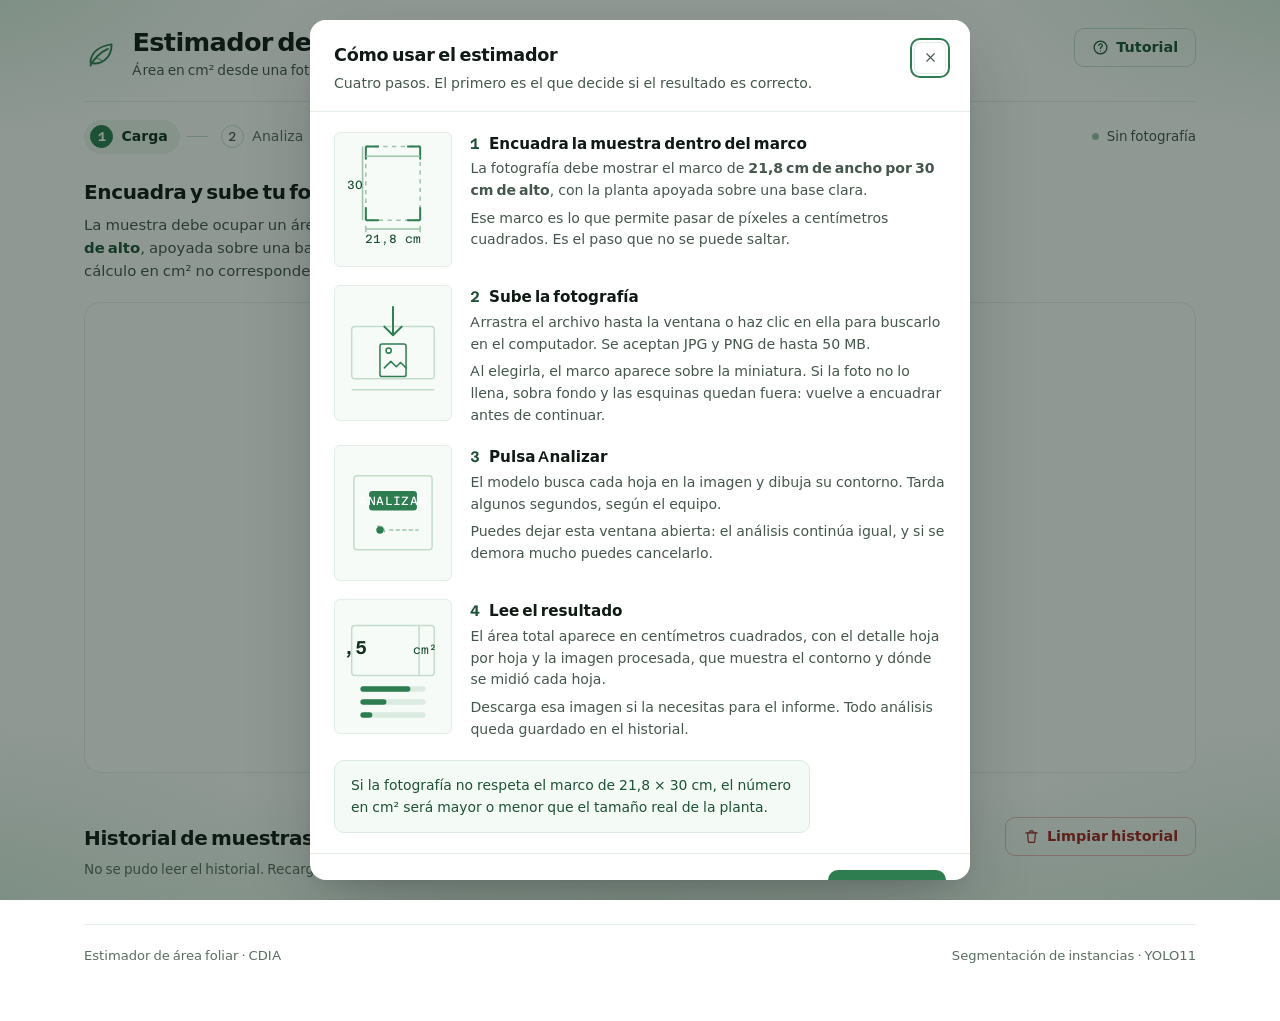
==== commit afeaf14e: "[FIX]: Bugs con limpiar historial y cargado de fotos" ====
--- a/static/index.html
+++ b/static/index.html
@@ -10,11 +10,19 @@
   <link rel="stylesheet" href="/assets/styles.css" />
 </head>
 <body>
+  <noscript>
+    <div class="noscript">
+      <strong>Esta herramienta necesita JavaScript.</strong>
+      Actívalo en el navegador para subir la fotografía y ver el área foliar. El cálculo
+      lo hace el servidor; el navegador solo prepara la foto y muestra el resultado.
+    </div>
+  </noscript>
+
   <div class="edge-wash" aria-hidden="true"></div>
 
-  <a class="skip-link" href="#capture">Ir a la zona de análisis</a>
-
-  <div class="shell">
+  <a class="skip-link" href="#capture">Ir a la zona de carga</a>
+
+  <div class="shell" id="shell">
 
     <!-- ============ Encabezado ============ -->
     <header class="topbar">
@@ -43,9 +51,9 @@
     </header>
 
     <!-- ============ Riel de estado ============ -->
-    <nav class="rail" aria-label="Progreso del análisis">
+    <div class="rail" role="group" aria-label="Progreso del análisis">
       <ol class="rail__steps">
-        <li class="rail__step is-current" data-step="1"><span class="rail__num">1</span> Carga</li>
+        <li class="rail__step is-current" data-step="1" aria-current="step"><span class="rail__num">1</span> Carga</li>
         <li class="rail__link" aria-hidden="true"></li>
         <li class="rail__step" data-step="2"><span class="rail__num">2</span> Analiza</li>
         <li class="rail__link" aria-hidden="true"></li>
@@ -55,10 +63,10 @@
         <span class="status__dot" aria-hidden="true"></span>
         <span id="statusText">Sin fotografía</span>
       </p>
-    </nav>
+    </div>
 
     <!-- ============ Captura ============ -->
-    <section class="section" id="capture" aria-labelledby="capture-title">
+    <section class="section" id="capture" aria-labelledby="capture-title" tabindex="-1">
       <h2 class="section__title" id="capture-title">Encuadra y sube tu fotografía</h2>
       <p class="section__lead">
         La muestra debe ocupar un área de <strong>21,8 cm de ancho × 30 cm de alto</strong>, apoyada sobre una base clara.
@@ -66,7 +74,16 @@
       </p>
 
       <div class="window" id="uploadZone">
-        <input type="file" id="fileInput" class="vh" accept=".jpg,.jpeg,.png" />
+        <!-- El nombre accesible va en aria-label y no solo en el <label>: al elegir
+             la fotografía el label se oculta, y un control enfocado sin nombre
+             no le dice nada a quien navega con lector de pantalla. -->
+        <input
+          type="file"
+          id="fileInput"
+          class="vh"
+          accept=".jpg,.jpeg,.png"
+          aria-label="Fotografía de la muestra, en JPG o PNG"
+        />
 
         <div class="window__grid" aria-hidden="true"></div>
 
@@ -88,7 +105,7 @@
           </span>
           <span class="window__prompttext">
             <span class="window__cta">Arrastra la fotografía aquí o <span class="linky">búscala en tu computador</span></span>
-            <span class="window__hint">JPG o PNG · hasta 50 MB · 3400 × 4679 px o más</span>
+            <span class="window__hint">JPG o PNG · hasta 50 MB · en vertical, como el marco</span>
           </span>
         </label>
 
@@ -100,10 +117,11 @@
             <span class="stage__corner stage__corner--tr" aria-hidden="true"></span>
             <span class="stage__corner stage__corner--bl" aria-hidden="true"></span>
             <span class="stage__corner stage__corner--br" aria-hidden="true"></span>
-            <div class="stage__scan" aria-hidden="true"></div>
+            <div class="stage__outside" aria-hidden="true"></div>
             <p class="stage__name" id="previewName"></p>
           </div>
-          <div class="loaded__tools">
+          <p class="stage__warn" id="frameWarn" hidden></p>
+          <div class="window__loadedtools">
             <button type="button" class="btn btn-quiet" id="removeFile">
               <svg class="btn__icon" viewBox="0 0 24 24" fill="none" stroke="currentColor" stroke-width="1.7" aria-hidden="true">
                 <path d="M4 7h16" stroke-linecap="round" />
@@ -150,10 +168,10 @@
           <div class="fact">
             <dt class="fact__k">Cobertura del marco (654 cm²)</dt>
             <dd class="fact__v" id="coverage">—</dd>
-            <span class="gauge" aria-hidden="true"><span class="gauge__fill" id="gaugeFill" style="width:0%"></span></span>
+            <span class="gauge" id="gauge" aria-hidden="true"><span class="gauge__fill" id="gaugeFill"></span></span>
           </div>
           <div class="fact">
-            <dt class="fact__k">Muestra</dt>
+            <dt class="fact__k">Archivo</dt>
             <dd class="fact__v" id="resultFile">—</dd>
           </div>
           <div class="fact">
@@ -167,8 +185,17 @@
             <span class="label__value" id="totalArea">—</span>
             <span class="label__unit">cm²</span>
           </p>
-          <p class="label__caption">Área foliar total detectada</p>
-        </div>
+          <p class="label__caption" id="resultCaption">Área foliar total detectada</p>
+        </div>
+      </div>
+
+      <div class="notice notice--warn" id="noLeaves" hidden>
+        <svg class="notice__icon" viewBox="0 0 24 24" fill="none" stroke="currentColor" stroke-width="1.7" aria-hidden="true">
+          <circle cx="12" cy="12" r="8.5" />
+          <path d="M12 8v5" stroke-linecap="round" />
+          <path d="M12 15.6h.01" stroke-linecap="round" />
+        </svg>
+        <span>No se encontró ninguna hoja en esta fotografía. Puede ser que la muestra esté muy lejos, muy oscura o fuera del marco. Revisa el encuadre e inténtalo otra vez.</span>
       </div>
 
       <div class="leaves" id="leafDetail" hidden>
@@ -181,7 +208,7 @@
           <figcaption class="plate__tag">Original</figcaption>
         </figure>
         <figure class="plate" id="plateMask">
-          <figcaption class="plate__tag">Máscara · Hoja N</figcaption>
+          <figcaption class="plate__tag">Imagen procesada</figcaption>
         </figure>
       </div>
 
@@ -242,7 +269,7 @@
           <p class="modal__lead" id="tutorialLead">Cuatro pasos. El primero es el que decide si el resultado es correcto.</p>
         </div>
         <button type="button" class="modal__close" data-close aria-label="Cerrar el tutorial">
-          <svg viewBox="0 0 24 24" fill="none" stroke="currentColor" stroke-width="1.9" stroke-linecap="round" aria-hidden="true">
+          <svg viewBox="0 0 24 24" fill="none" stroke="currentColor" stroke-width="1.7" stroke-linecap="round" aria-hidden="true">
             <path d="m6 6 12 12M18 6 6 18" />
           </svg>
         </button>
@@ -252,17 +279,17 @@
         <ol class="steps">
           <li class="step">
             <div class="step__fig" aria-hidden="true">
-              <svg viewBox="0 0 92 108" fill="none" stroke="currentColor" stroke-width="1.4">
-                <rect x="21" y="5" width="50" height="68" stroke-dasharray="4 4" stroke="#9cc3aa" />
-                <path d="M21 5h12M21 5v12M71 5H59M71 5v12M21 73h12M21 73V61M71 73H59M71 73V61" stroke="#2e7d51" stroke-width="1.8" />
-                <path d="M21 81h50M21 78v6M71 78v6" stroke="#9cc3aa" />
-                <path d="M21 14h50M18 5v68" stroke="#9cc3aa" />
-                <text x="46" y="93" text-anchor="middle" font-family="monospace" font-size="8" fill="#1d5236">21,8 cm</text>
-                <text x="12" y="44" text-anchor="middle" font-family="monospace" font-size="8" fill="#1d5236">30</text>
+              <svg viewBox="0 0 92 108" fill="none" stroke-width="1.4">
+                <rect class="fig-frame fig-frame--dash" x="21" y="5" width="50" height="68" />
+                <path class="fig-accent" d="M21 5h12M21 5v12M71 5H59M71 5v12M21 73h12M21 73V61M71 73H59M71 73V61" stroke-width="1.8" />
+                <path class="fig-rule" d="M21 81h50M21 78v6M71 78v6" />
+                <path class="fig-rule" d="M21 14h50M18 5v68" />
+                <text class="fig-dim" x="46" y="94" text-anchor="middle">21,8 cm</text>
+                <text class="fig-dim" x="11" y="44" text-anchor="middle">30</text>
               </svg>
             </div>
             <div>
-              <h3 class="step__title"><span class="step__num">1</span>Encuadra la muestra dentro del marco</h3>
+              <h3 class="step__title"><span class="step__num">1</span> Encuadra la muestra dentro del marco</h3>
               <p class="step__text">La fotografía debe mostrar el marco de <strong>21,8 cm de ancho por 30 cm de alto</strong>, con la planta apoyada sobre una base clara.</p>
               <p class="step__text">Ese marco es lo que permite pasar de píxeles a centímetros cuadrados. Es el paso que no se puede saltar.</p>
             </div>
@@ -270,59 +297,59 @@
 
           <li class="step">
             <div class="step__fig" aria-hidden="true">
-              <svg viewBox="0 0 92 108" fill="none" stroke="currentColor" stroke-width="1.4">
-                <rect x="8" y="30" width="76" height="48" rx="3" stroke="#c3dccb" />
-                <path d="M46 12v26m0 0-8-8m8 8 8-8" stroke="#2e7d51" stroke-linecap="round" stroke-linejoin="round" stroke-width="1.8" />
-                <rect x="34" y="46" width="24" height="30" rx="2" stroke="#2e7d51" />
-                <path d="m38 68 6-6 5 5 4-4 5 5" stroke="#2e7d51" stroke-linecap="round" stroke-linejoin="round" />
-                <circle cx="42" cy="52" r="2.4" stroke="#2e7d51" />
-                <path d="M8 88h76" stroke="#c3dccb" />
+              <svg viewBox="0 0 92 108" fill="none" stroke-width="1.4">
+                <rect class="fig-body" x="8" y="30" width="76" height="48" rx="3" />
+                <path class="fig-accent" d="M46 12v26m0 0-8-8m8 8 8-8" stroke-linecap="round" stroke-linejoin="round" stroke-width="1.8" />
+                <rect class="fig-accent" x="34" y="46" width="24" height="30" rx="2" />
+                <path class="fig-accent" d="m38 68 6-6 5 5 4-4 5 5" stroke-linecap="round" stroke-linejoin="round" />
+                <circle class="fig-accent" cx="42" cy="52" r="2.4" />
+                <path class="fig-body" d="M8 88h76" />
               </svg>
             </div>
             <div>
-              <h3 class="step__title"><span class="step__num">2</span>Sube la fotografía</h3>
+              <h3 class="step__title"><span class="step__num">2</span> Sube la fotografía</h3>
               <p class="step__text">Arrastra el archivo hasta la ventana o haz clic en ella para buscarlo en el computador. Se aceptan JPG y PNG de hasta 50 MB.</p>
-              <p class="step__text">Al elegirla, el marco se ajusta sobre la miniatura: revisa que las esquinas coincidan antes de continuar.</p>
+              <p class="step__text">Al elegirla, el marco aparece sobre la miniatura. Si la foto no lo llena, sobra fondo y las esquinas quedan fuera: vuelve a encuadrar antes de continuar.</p>
             </div>
           </li>
 
           <li class="step">
             <div class="step__fig" aria-hidden="true">
-              <svg viewBox="0 0 92 108" fill="none" stroke="currentColor" stroke-width="1.4">
-                <rect x="10" y="20" width="72" height="68" rx="3" stroke="#c3dccb" />
-                <rect x="24" y="34" width="44" height="18" rx="3" fill="#2e7d51" stroke="#2e7d51" />
-                <text x="46" y="47" text-anchor="middle" font-family="monospace" font-size="9" fill="#ffffff">ANALIZAR</text>
-                <circle cx="34" cy="70" r="3.4" fill="#2e7d51" />
-                <path d="M43 70h26" stroke="#9cc3aa" stroke-linecap="round" stroke-dasharray="3 3" />
-                <path d="M32 66.5a5 5 0 0 1 6 5" stroke="#2e7d51" stroke-linecap="round" opacity=".5" />
+              <svg viewBox="0 0 92 108" fill="none" stroke-width="1.4">
+                <rect class="fig-body" x="10" y="20" width="72" height="68" rx="3" />
+                <rect class="fig-solid" x="24" y="34" width="44" height="18" rx="3" stroke="none" />
+                <text class="fig-key" x="46" y="47" text-anchor="middle">ANALIZAR</text>
+                <circle class="fig-solid" cx="34" cy="70" r="3.4" stroke="none" />
+                <path class="fig-rule" d="M43 70h26" stroke-linecap="round" stroke-dasharray="3 3" />
+                <path class="fig-accent" d="M32 66.5a5 5 0 0 1 6 5" stroke-linecap="round" opacity=".5" />
               </svg>
             </div>
             <div>
-              <h3 class="step__title"><span class="step__num">3</span>Pulsa Analizar</h3>
-              <p class="step__text">El modelo YOLO11 busca cada hoja en la imagen y dibuja su contorno. Tarda algunos segundos.</p>
-              <p class="step__text">Puedes dejar esta ventana abierta: el análisis continúa igual.</p>
+              <h3 class="step__title"><span class="step__num">3</span> Pulsa Analizar</h3>
+              <p class="step__text">El modelo busca cada hoja en la imagen y dibuja su contorno. Tarda algunos segundos, según el equipo.</p>
+              <p class="step__text">Puedes dejar esta ventana abierta: el análisis continúa igual, y si se demora mucho puedes cancelarlo.</p>
             </div>
           </li>
 
           <li class="step">
             <div class="step__fig" aria-hidden="true">
-              <svg viewBox="0 0 92 108" fill="none" stroke="currentColor" stroke-width="1.4">
-                <rect x="8" y="16" width="76" height="46" rx="3" stroke="#c3dccb" />
-                <path d="M70 16v46" stroke="#c3dccb" />
-                <text x="22" y="42" text-anchor="end" font-family="monospace" font-size="15" font-weight="600" fill="#123020">842,5</text>
-                <text x="74" y="42" text-anchor="middle" font-family="monospace" font-size="8" fill="#256742">cm²</text>
-                <rect x="16" y="72" width="60" height="5" rx="2.5" fill="#eaf5ee" />
-                <rect x="16" y="72" width="46" height="5" rx="2.5" fill="#2e7d51" />
-                <rect x="16" y="84" width="60" height="5" rx="2.5" fill="#eaf5ee" />
-                <rect x="16" y="84" width="24" height="5" rx="2.5" fill="#2e7d51" />
-                <rect x="16" y="96" width="60" height="5" rx="2.5" fill="#eaf5ee" />
-                <rect x="16" y="96" width="11" height="5" rx="2.5" fill="#2e7d51" />
+              <svg viewBox="0 0 92 108" fill="none" stroke-width="1.4">
+                <rect class="fig-body" x="8" y="16" width="76" height="46" rx="3" />
+                <path class="fig-body" d="M70 16v46" />
+                <text class="fig-num" x="22" y="42" text-anchor="end">842,5</text>
+                <text class="fig-unit" x="75" y="42" text-anchor="middle">cm²</text>
+                <rect class="fig-track" x="16" y="72" width="60" height="5" rx="2.5" stroke="none" />
+                <rect class="fig-solid" x="16" y="72" width="46" height="5" rx="2.5" stroke="none" />
+                <rect class="fig-track" x="16" y="84" width="60" height="5" rx="2.5" stroke="none" />
+                <rect class="fig-solid" x="16" y="84" width="24" height="5" rx="2.5" stroke="none" />
+                <rect class="fig-track" x="16" y="96" width="60" height="5" rx="2.5" stroke="none" />
+                <rect class="fig-solid" x="16" y="96" width="11" height="5" rx="2.5" stroke="none" />
               </svg>
             </div>
             <div>
-              <h3 class="step__title"><span class="step__num">4</span>Lee el resultado</h3>
-              <p class="step__text">El área total aparece en centímetros cuadrados, con el detalle hoja por hoja y la máscara que muestra dónde se midió.</p>
-              <p class="step__text">Descarga la imagen procesada si la necesitas para el informe. Todo análisis queda guardado en el historial.</p>
+              <h3 class="step__title"><span class="step__num">4</span> Lee el resultado</h3>
+              <p class="step__text">El área total aparece en centímetros cuadrados, con el detalle hoja por hoja y la imagen procesada, que muestra el contorno y dónde se midió cada hoja.</p>
+              <p class="step__text">Descarga esa imagen si la necesitas para el informe. Todo análisis queda guardado en el historial.</p>
             </div>
           </li>
         </ol>
@@ -353,7 +380,7 @@
           <h2 class="modal__title" id="confirmTitle">¿Borrar todo el historial?</h2>
         </div>
         <button type="button" class="modal__close" data-close aria-label="Cerrar">
-          <svg viewBox="0 0 24 24" fill="none" stroke="currentColor" stroke-width="1.9" stroke-linecap="round" aria-hidden="true">
+          <svg viewBox="0 0 24 24" fill="none" stroke="currentColor" stroke-width="1.7" stroke-linecap="round" aria-hidden="true">
             <path d="m6 6 12 12M18 6 6 18" />
           </svg>
         </button>
@@ -372,11 +399,13 @@
   </div>
 
   <!-- ============ Procesando ============ -->
-  <div class="veil" id="loaderOverlay" role="status" aria-live="polite" hidden>
-    <div class="veil__panel">
-      <p class="veil__title" id="loaderTitle">Analizando la fotografía…</p>
-      <div class="veil__ring" aria-hidden="true"></div>
-      <p class="veil__note">El modelo está contando y midiendo cada hoja.</p>
+  <div class="veil" id="loaderOverlay" hidden>
+    <div class="veil__panel" id="veilPanel" tabindex="-1">
+      <div role="status" aria-live="polite">
+        <p class="veil__title" id="loaderTitle">Analizando la fotografía…</p>
+        <div class="veil__ring" aria-hidden="true"></div>
+        <p class="veil__note">El modelo está contando y midiendo cada hoja.</p>
+      </div>
       <button type="button" class="btn btn-quiet" id="cancelAnalyze">Cancelar análisis</button>
     </div>
   </div>
--- a/assets/styles.css
+++ b/assets/styles.css
@@ -41,6 +41,14 @@
   --green-700: #1d5236;
   --green-900: #123020;
 
+  /* Único color fuera del verde: dato imposible ("la muestra no cabe en el
+     marco"). Nunca se usa para acciones. */
+  --warn-600: #9a5410;
+
+  /* Tinta sobre el verde de acción: blanca en claro, oscura en oscuro, donde
+     el acento es un verde claro. */
+  --on-accent: #ffffff;
+
   /* Tinta */
   --ink-900: #101a14;
   --ink-600: #45574c;
@@ -53,14 +61,15 @@
   /* Lavado de borde (verde claro en los bordes de la página) */
   --edge-wash: rgba(168, 214, 183, 0.5);
 
-  /* Medidas */
-  --frame-w-cm: 21.8;
-  --frame-h-cm: 30;
+  /* Medidas del marco de captura, en centímetros. Las mismas que usa el modelo
+     en src/calcular_area.py: la proporción sale de aquí, no de un número suelto
+     repetido en cuatro sitios. */
+  --marco-w: 21.8;
+  --marco-h: 30;
 
   /* Trazos que dependen del tema (el marco de captura) */
   --frame-line: rgba(46, 125, 81, 0.35);
   --frame-line-soft: rgba(46, 125, 81, 0.14);
-  --scan-tint: rgba(46, 125, 81, 0.22);
 
   /* Sombras: desplazamiento y desenfoque reales, tinte casi neutro */
   --shadow-plate: 0 18px 44px -18px rgba(26, 32, 29, 0.26), 0 4px 12px -6px rgba(26, 32, 29, 0.12);
@@ -100,6 +109,10 @@
     --green-700: #a2e2c1;
     --green-900: #ddf3e6;
 
+    --warn-600: #e2a45c;
+
+    --on-accent: #0d1512;
+
     --ink-900: #e8f2ec;
     --ink-600: #adc3b6;
     --ink-500: #93ab9d;
@@ -111,7 +124,6 @@
 
     --frame-line: rgba(86, 196, 138, 0.45);
     --frame-line-soft: rgba(86, 196, 138, 0.2);
-    --scan-tint: rgba(86, 196, 138, 0.24);
 
     --shadow-plate: 0 18px 44px -18px rgba(0, 0, 0, 0.6), 0 4px 12px -6px rgba(0, 0, 0, 0.45);
     --shadow-pop: 0 28px 70px -16px rgba(0, 0, 0, 0.7), 0 10px 24px -12px rgba(0, 0, 0, 0.5);
@@ -209,6 +221,7 @@
 }
 
 .brand__title {
+  text-wrap: balance;
   font-size: 1.6rem;
   font-weight: 700;
   letter-spacing: -0.025em;
@@ -278,15 +291,6 @@
   .btn-danger:hover:not(:disabled) { background: #2a1a1a; }
 }
 
-.btn__spinner {
-  width: 15px;
-  height: 15px;
-  border: 2px solid rgba(255, 255, 255, 0.45);
-  border-top-color: #fff;
-  border-radius: 50%;
-  animation: spin 0.75s linear infinite;
-}
-
 @keyframes spin { to { transform: rotate(360deg); } }
 
 /* ---------- Riel de estado ---------- */
@@ -320,7 +324,7 @@
   border-radius: 50%;
   border: 1px solid var(--hairline-strong);
   font-family: var(--font-mono);
-  font-size: 0.78rem;
+  font-size: 0.8rem;
   color: var(--ink-600);
   transition: all var(--t-base);
 }
@@ -373,6 +377,7 @@
 .section { margin-bottom: 2.75rem; }
 
 .section__title {
+  text-wrap: balance;
   font-size: 1.25rem;
   font-weight: 700;
   letter-spacing: -0.018em;
@@ -431,7 +436,7 @@
   left: 50%;
   top: 50%;
   height: clamp(190px, 34vh, 290px);
-  aspect-ratio: 21.8 / 30;
+  aspect-ratio: var(--marco-w) / var(--marco-h);
   transform: translate(-50%, -50%);
   background-image:
     linear-gradient(to right, var(--mint-200) 1px, transparent 1px),
@@ -494,7 +499,7 @@
 .frame {
   position: relative;
   height: clamp(190px, 34vh, 290px);
-  aspect-ratio: 21.8 / 30;
+  aspect-ratio: var(--marco-w) / var(--marco-h);
   border: 1px dashed var(--mint-400);
   border-radius: 3px;
 }
@@ -514,7 +519,7 @@
 .frame__dim {
   position: absolute;
   font-family: var(--font-mono);
-  font-size: 0.78rem;
+  font-size: 0.8rem;
   color: var(--green-700);
   white-space: nowrap;
 }
@@ -560,7 +565,7 @@
   position: relative;
   z-index: 1;
   height: clamp(220px, 40vh, 380px);
-  aspect-ratio: 21.8 / 30;
+  aspect-ratio: var(--marco-w) / var(--marco-h);
   margin: 0 auto;
   border-radius: 4px;
   overflow: hidden;
@@ -587,8 +592,10 @@
   transition: opacity var(--t-base);
 }
 
+/* Con la foto puesta, el sobrante se marca y el aviso escrito lo explica. Las
+   esquinas del marco se quedan siempre a plena opacidad: marcan el marco, y el
+   marco no cambia por culpa de la foto. */
 .stage.is-misfit .stage__outside { opacity: 1; }
-.stage.is-misfit .stage__corner { opacity: 0.35; }
 
 .stage__overlay {
   position: absolute;
@@ -630,10 +637,20 @@
   background: rgba(13, 32, 22, 0.72);
   color: #f0f8f3;
   font-family: var(--font-mono);
-  font-size: 0.78rem;
+  font-size: 0.8rem;
   overflow: hidden;
   text-overflow: ellipsis;
   white-space: nowrap;
+}
+
+/* Aviso de encuadre: la única vez que la interfaz usa el color de dato. */
+.stage__warn {
+  max-width: 40ch;
+  margin: 0;
+  font-size: 0.82rem;
+  line-height: 1.45;
+  text-align: center;
+  color: var(--warn-600);
 }
 
 .window__loaded {
@@ -733,16 +750,19 @@
 
 .fact__v--num { font-size: 1.3rem; font-weight: 600; color: var(--green-700); }
 
+/* La pista necesita ser visible: a 1,1:1 sobre blanco una hoja del 4 % se
+   leía igual que una del 100 %. */
 .gauge {
   display: block;
   height: 6px;
   margin-top: 0.45rem;
   border-radius: 3px;
-  background: var(--mint-100);
+  background: var(--mint-200);
   overflow: hidden;
 }
 .gauge__fill {
   display: block;
+  width: 100%;
   height: 100%;
   border-radius: 3px;
   background: var(--green-500);
@@ -750,6 +770,21 @@
   transform: scaleX(0);
   transition: transform 520ms var(--ease);
 }
+
+/* La barra nace a cero desde el ancho completo de la pista: el ancho real
+   nunca se anima, solo la escala. */
+.notice--warn {
+  margin-top: 1.15rem;
+  border-color: var(--warn-600);
+  background: transparent;
+  color: var(--ink-900);
+}
+
+.notice--warn .notice__icon { color: var(--warn-600); flex: none; }
+
+/* Pasado el marco la cobertura no puede ser 100 %: la muestra no cabe.
+   Es el único color que no es verde, y no es de acción, es de dato. */
+.gauge.is-over .gauge__fill { background: var(--warn-600); }
 
 .label__reading {
   padding-left: 2.25rem;
@@ -812,7 +847,7 @@
   position: relative;
   height: 8px;
   border-radius: 4px;
-  background: var(--mint-100);
+  background: var(--mint-200);
   overflow: hidden;
 }
 
@@ -821,7 +856,9 @@
   height: 100%;
   border-radius: 4px;
   background: var(--green-500);
-  animation: grow 520ms var(--ease) both;
+  animation: grow 420ms var(--ease) both;
+  /* Las barras entran en cascada: una sola entrada leída como secuencia */
+  animation-delay: calc(var(--i, 0) * 45ms);
   transform-origin: left center;
 }
 
@@ -860,10 +897,10 @@
   left: 10px;
   padding: 0.3rem 0.62rem;
   border-radius: var(--r-sm);
-  background: rgba(255, 255, 255, 0.92);
+  background: var(--surface);
   border: 1px solid var(--hairline);
-  font-family: var(--font-mono);
-  font-size: 0.76rem;
+  font-size: 0.8rem;
+  font-weight: 600;
   color: var(--ink-600);
 }
 
@@ -897,20 +934,27 @@
   transition: border-color var(--t-base), transform var(--t-base);
 }
 
-.shot:hover { border-color: var(--green-500); transform: translateY(-2px); }
+@media (hover: hover) {
+  .shot:hover { border-color: var(--green-500); transform: translateY(-2px); }
+}
+
+/* La miniatura del historial es un archivo, no el marco de captura: aquí sí se
+   recorta al marco para que la rejilla no quede con huecos desiguales. */
+.shot figure { display: block; }
 
 .shot img {
   width: 100%;
-  aspect-ratio: 21.8 / 30;
+  aspect-ratio: var(--marco-w) / var(--marco-h);
   object-fit: cover;
   background: var(--surface-sunk);
 }
 
 .shot figcaption {
+  display: block;
   padding: 0.5rem 0.7rem;
   border-top: 1px solid var(--hairline);
   font-family: var(--font-mono);
-  font-size: 0.78rem;
+  font-size: 0.8rem;
   color: var(--ink-600);
   overflow: hidden;
   text-overflow: ellipsis;
@@ -936,8 +980,7 @@
   margin-top: 2.5rem;
   padding-top: 1.25rem;
   border-top: 1px solid var(--hairline);
-  font-family: var(--font-mono);
-  font-size: 0.78rem;
+  font-size: 0.82rem;
   color: var(--ink-500);
   display: flex;
   justify-content: space-between;
@@ -992,7 +1035,12 @@
   background: var(--surface);
 }
 
-.modal__title { font-size: 1.1rem; font-weight: 700; letter-spacing: -0.015em; }
+.modal__title {
+  font-size: 1.1rem;
+  font-weight: 700;
+  letter-spacing: -0.015em;
+  text-wrap: balance;
+}
 .modal__lead { margin-top: 0.25rem; font-size: 0.88rem; color: var(--ink-600); }
 
 .modal__close {
@@ -1045,8 +1093,8 @@
 
 .step {
   display: grid;
-  grid-template-columns: 92px 1fr;
-  gap: 1.1rem;
+  grid-template-columns: 118px 1fr;
+  gap: 1.15rem;
   align-items: start;
 }
 
@@ -1058,9 +1106,28 @@
 }
 .step__fig svg { width: 100%; height: auto; display: block; }
 
+/* Las figuras del tutorial se pintan con tokens, no con hex: en tema oscuro los
+   hex claros del tema claro quedaban invisibles. */
+.fig-frame { stroke: var(--mint-400); }
+.fig-frame--dash { stroke-dasharray: 4 4; }
+.fig-body { stroke: var(--hairline-strong); }
+.fig-rule { stroke: var(--mint-400); }
+.fig-accent { stroke: var(--green-500); }
+.fig-solid { fill: var(--green-500); }
+.fig-track { fill: var(--mint-200); }
+.fig-dim { fill: var(--green-700); font-family: var(--font-mono); font-size: 11px; }
+.fig-num { fill: var(--green-900); font-family: var(--font-mono); font-size: 17px; font-weight: 600; }
+.fig-unit { fill: var(--green-700); font-family: var(--font-mono); font-size: 11px; }
+.fig-key {
+  fill: var(--on-accent);
+  font-family: var(--font-mono);
+  font-size: 11px;
+  letter-spacing: 0.04em;
+}
+
 .step__title { font-size: 0.95rem; font-weight: 600; margin-bottom: 0.2rem; }
-.step__num { font-family: var(--font-mono); color: var(--green-600); margin-right: 0.35rem; }
-.step__text { font-size: 0.88rem; color: var(--ink-600); }
+.step__num { font-family: var(--font-mono); color: var(--green-700); margin-right: 0.35rem; }
+.step__text { font-size: 0.88rem; color: var(--ink-600); max-width: 68ch; }
 .step__text + .step__text { margin-top: 0.35rem; }
 
 .callout {
@@ -1069,6 +1136,7 @@
   border: 1px solid var(--mint-200);
   border-radius: var(--r-md);
   background: var(--mint-50);
+  max-width: 68ch;
   font-size: 0.87rem;
   color: var(--green-700);
 }
@@ -1117,9 +1185,10 @@
   .plate__tag { background: rgba(13, 21, 18, 0.9); }
   /* Sobre el verde claro del tema oscuro, el texto va en tinta oscura */
   .btn-primary,
-  .btn-primary:hover:not(:disabled) { color: #0d1512; }
-  .rail__step.is-current .rail__num { color: #0d1512; }
-  .skip-link { color: #0d1512; }
+  /* Sobre el verde claro del tema oscuro la tinta va oscura, no blanca. */
+  .skip-link,
+  .btn-primary:hover:not(:disabled),
+  .rail__step.is-current .rail__num { color: var(--on-accent); }
 }
 
 /* ---------- Responsive ---------- */
@@ -1185,11 +1254,33 @@
 }
 ::-webkit-scrollbar-thumb:hover { background: var(--green-500); }
 
+/* Sin JavaScript no hay análisis: se dice en vez de mostrar una página muerta. */
+.noscript {
+  margin: 0 auto;
+  max-width: 52ch;
+  padding: 1rem 1.25rem;
+  border: 1px solid var(--hairline-strong);
+  border-radius: var(--r-md);
+  background: var(--surface-sunk);
+  color: var(--ink-600);
+  font-size: 0.9rem;
+}
+
+.noscript strong { display: block; color: var(--ink-900); margin-bottom: 0.2rem; }
+
 /* ---------- Impresión ---------- */
 @media print {
   .edge-wash, .topbar__actions, .rail, .capture__actions, .compare__actions,
   .history__head .btn, .skip-link, .veil, .stage__corner, .stage__overlay { display: none !important; }
   .shell { max-width: none; padding: 0; }
   .label, .window, .plate, .shot { border-color: #999; break-inside: avoid; }
-  body { background: #fff; }
-}
+  /* El tema oscuro no puede llegar al papel: tinta sobre blanco, sin importar
+     el esquema de color con el que se imprimió. */
+  body, .window, .label, .plate, .shot, .empty {
+    background: #fff !important;
+    color: #101a14 !important;
+  }
+  .fact__v, .leaf__area { color: #101a14 !important; }
+  .gauge, .leaf__bar { background: #e1ede5 !important; }
+  .plate__tag, .stage__name { background: #fff !important; color: #101a14 !important; }
+}
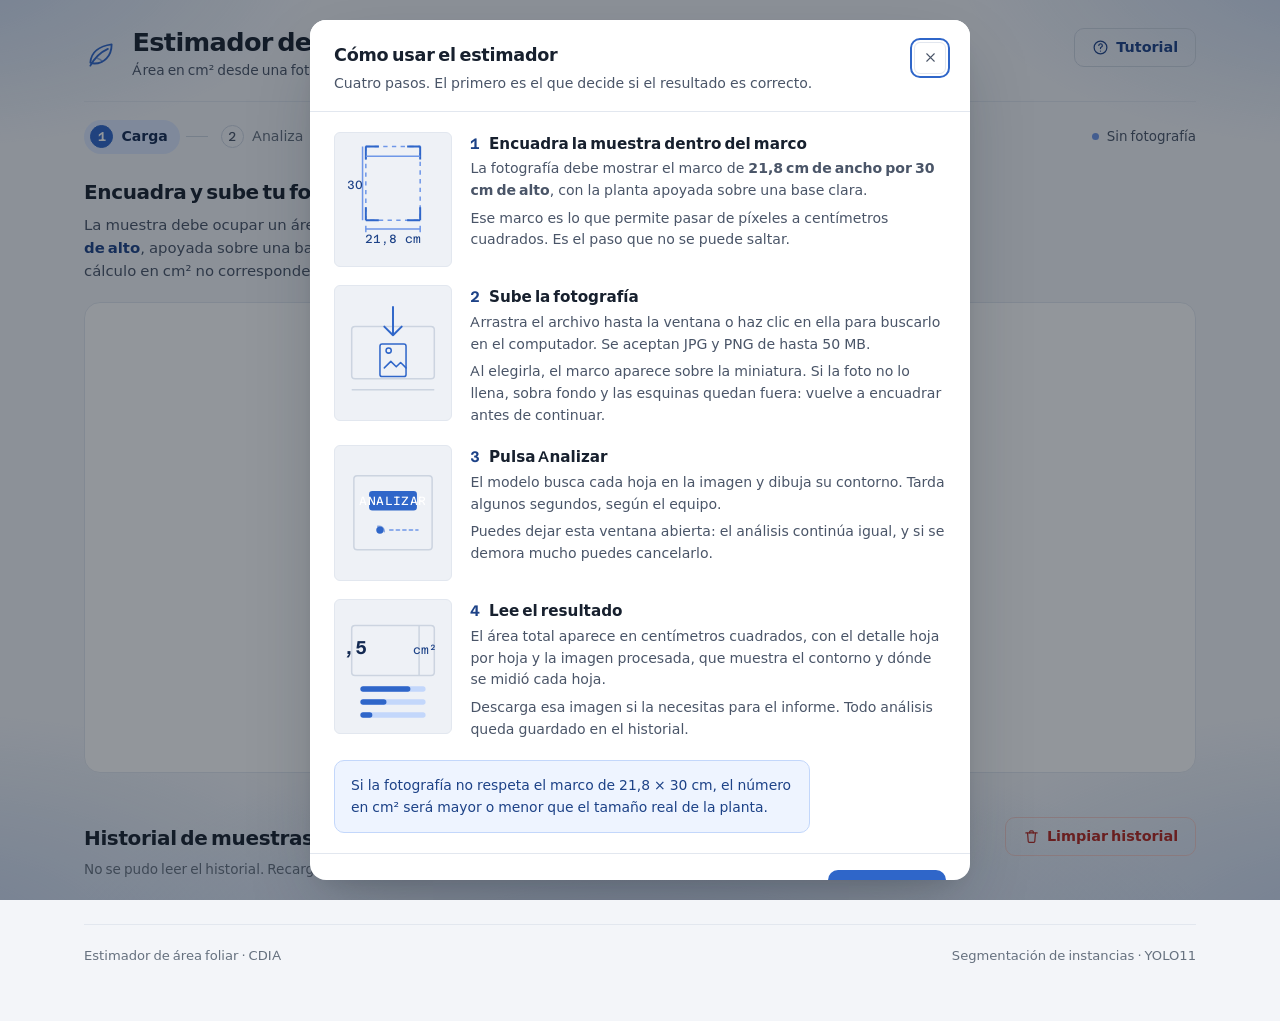
==== commit 8f7c55b3: "[STYLES]: Cambio de colores" ====
--- a/static/index.html
+++ b/static/index.html
@@ -6,8 +6,10 @@
   <title>Estimador de área foliar · CDIA</title>
   <meta name="description" content="Estimación del área foliar en cm² a partir de una fotografía, mediante segmentación de hojas con YOLO11." />
   <meta name="color-scheme" content="light dark" />
+  <meta name="theme-color" content="#f3f5f9" media="(prefers-color-scheme: light)" />
+  <meta name="theme-color" content="#0f131a" media="(prefers-color-scheme: dark)" />
   <link rel="preload" href="/assets/fonts/schibsted-grotesk-latin.woff2" as="font" type="font/woff2" crossorigin />
-  <link rel="stylesheet" href="/assets/styles.css" />
+  <link rel="stylesheet" href="/assets/styles.css?v=2" />
 </head>
 <body>
   <noscript>
@@ -410,6 +412,6 @@
     </div>
   </div>
 
-  <script src="/assets/app.js"></script>
+  <script src="/assets/app.js?v=2"></script>
 </body>
 </html>
--- a/assets/styles.css
+++ b/assets/styles.css
@@ -1,7 +1,7 @@
 /* =========================================================================
    Plant Foliar Area Estimator — Estación de medición
-   Mundo visual: instrumento de medición de laboratorio sobre suelo blanco,
-   lavado de verde menta en los bordes, cifras medidas en monoespaciada.
+   Mundo visual: instrumento de medición de laboratorio; base fría, azul
+   cobalto como acento y cifras medidas en monoespaciada.
    Tipografía: Schibsted Grotesk (interfaz) + Azeret Mono (cifras medidas)
    ========================================================================= */
 
@@ -25,41 +25,48 @@
 :root {
   color-scheme: light;
 
-  /* Suelo y superficies */
-  --white: #ffffff;
+  /* Suelo y superficies: la página es un gris frío, no blanco puro; el blanco
+     queda para las tarjetas, que así se despegan. */
+  --white: #f3f5f9;
   --surface: #ffffff;
-  --surface-sunk: #f7fbf8;
-
-  /* Verde botánico, deWash a tinta */
-  --mint-50: #f4faf6;
-  --mint-100: #eaf5ee;
-  --mint-200: #dcebe1;
-  --mint-300: #c3dccb;
-  --mint-400: #9cc3aa;
-  --green-500: #2e7d51;
-  --green-600: #256742;
-  --green-700: #1d5236;
-  --green-900: #123020;
-
-  /* Único color fuera del verde: dato imposible ("la muestra no cabe en el
+  --surface-sunk: #eef1f6;
+
+  /* Azul cobalto: acción, foco y datos. De lavado a tinta. */
+  --accent-50: #eef4ff;
+  --accent-100: #dbe7fe;
+  --accent-200: #c3d7fb;
+  --accent-300: #9dbcf4;
+  --accent-400: #6f97e8;
+  --accent-500: #2f66c9;
+  --accent-600: #2553a8;
+  --accent-700: #1d4287;
+  --accent-900: #142a52;
+
+  /* Único color fuera del azul: dato imposible ("la muestra no cabe en el
      marco"). Nunca se usa para acciones. */
-  --warn-600: #9a5410;
-
-  /* Tinta sobre el verde de acción: blanca en claro, oscura en oscuro, donde
-     el acento es un verde claro. */
+  --warn: #9c5709;
+
+  /* Errores y acciones destructivas */
+  --danger: #b3261e;
+  --danger-strong: #8c1d17;
+  --danger-bg: #fdf2f1;
+  --danger-line: #f0ccca;
+
+  /* Tinta sobre el azul de acción: blanca en claro, oscura en oscuro, donde
+     el acento es un azul claro. */
   --on-accent: #ffffff;
 
   /* Tinta */
-  --ink-900: #101a14;
-  --ink-600: #45574c;
-  --ink-500: #5b6e62;
+  --ink-900: #17202e;
+  --ink-600: #4a5568;
+  --ink-500: #66717f;
 
   /* Líneas */
-  --hairline: #e1ede5;
-  --hairline-strong: #c3dccb;
-
-  /* Lavado de borde (verde claro en los bordes de la página) */
-  --edge-wash: rgba(168, 214, 183, 0.5);
+  --line: #e2e7ef;
+  --line-strong: #ccd4e0;
+
+  /* Lavado de borde (azul claro en los bordes de la página) */
+  --edge-wash: rgba(120, 158, 220, 0.35);
 
   /* Medidas del marco de captura, en centímetros. Las mismas que usa el modelo
      en src/calcular_area.py: la proporción sale de aquí, no de un número suelto
@@ -68,12 +75,12 @@
   --marco-h: 30;
 
   /* Trazos que dependen del tema (el marco de captura) */
-  --frame-line: rgba(46, 125, 81, 0.35);
-  --frame-line-soft: rgba(46, 125, 81, 0.14);
-
-  /* Sombras: desplazamiento y desenfoque reales, tinte casi neutro */
-  --shadow-plate: 0 18px 44px -18px rgba(26, 32, 29, 0.26), 0 4px 12px -6px rgba(26, 32, 29, 0.12);
-  --shadow-pop: 0 28px 70px -16px rgba(20, 26, 23, 0.3), 0 10px 24px -12px rgba(20, 26, 23, 0.16);
+  --frame-line: rgba(47, 102, 201, 0.35);
+  --frame-line-soft: rgba(47, 102, 201, 0.14);
+
+  /* Sombras: desplazamiento y desenfoque reales, tinte frío casi neutro */
+  --shadow-plate: 0 18px 44px -18px rgba(23, 32, 46, 0.24), 0 4px 12px -6px rgba(23, 32, 46, 0.12);
+  --shadow-pop: 0 28px 70px -16px rgba(19, 27, 40, 0.28), 0 10px 24px -12px rgba(19, 27, 40, 0.16);
 
   /* Radios y ritmo */
   --r-sm: 6px;
@@ -90,40 +97,45 @@
   --page-max: 1160px;
 }
 
-/* ---------- Tema oscuro: verde oscuro por intención, no inversión ---------- */
+/* ---------- Tema oscuro: pizarra neutra por intención, no inversión ---------- */
 @media (prefers-color-scheme: dark) {
   :root {
     color-scheme: dark;
 
-    --white: #0d1512;
-    --surface: #121d18;
-    --surface-sunk: #0f1915;
-
-    --mint-50: #16241c;
-    --mint-100: #1a2b22;
-    --mint-200: #223629;
-    --mint-300: #2e4a39;
-    --mint-400: #456b55;
-    --green-500: #56c48a;
-    --green-600: #6fd39b;
-    --green-700: #a2e2c1;
-    --green-900: #ddf3e6;
-
-    --warn-600: #e2a45c;
-
-    --on-accent: #0d1512;
-
-    --ink-900: #e8f2ec;
-    --ink-600: #adc3b6;
-    --ink-500: #93ab9d;
-
-    --hairline: #223629;
-    --hairline-strong: #2e4a39;
-
-    --edge-wash: rgba(38, 92, 63, 0.55);
-
-    --frame-line: rgba(86, 196, 138, 0.45);
-    --frame-line-soft: rgba(86, 196, 138, 0.2);
+    --white: #0f131a;
+    --surface: #161b24;
+    --surface-sunk: #1c222d;
+
+    --accent-50: #16233b;
+    --accent-100: #1b2c4a;
+    --accent-200: #25406b;
+    --accent-300: #3560a3;
+    --accent-400: #4f83d6;
+    --accent-500: #6ea0ff;
+    --accent-600: #8ab4ff;
+    --accent-700: #a9c8ff;
+    --accent-900: #dbe8ff;
+
+    --warn: #e0a458;
+
+    --danger: #f0a9a5;
+    --danger-strong: #f7cdc9;
+    --danger-bg: #221413;
+    --danger-line: #4d2724;
+
+    --on-accent: #0b0f16;
+
+    --ink-900: #e6ebf3;
+    --ink-600: #a7b2c3;
+    --ink-500: #8a95a6;
+
+    --line: #28303d;
+    --line-strong: #37414f;
+
+    --edge-wash: rgba(70, 110, 180, 0.4);
+
+    --frame-line: rgba(110, 160, 255, 0.45);
+    --frame-line-soft: rgba(110, 160, 255, 0.2);
 
     --shadow-plate: 0 18px 44px -18px rgba(0, 0, 0, 0.6), 0 4px 12px -6px rgba(0, 0, 0, 0.45);
     --shadow-pop: 0 28px 70px -16px rgba(0, 0, 0, 0.7), 0 10px 24px -12px rgba(0, 0, 0, 0.5);
@@ -143,7 +155,7 @@
   font-family: var(--font-ui);
   font-size: 16px;
   line-height: 1.55;
-  caret-color: var(--green-500);
+  caret-color: var(--accent-500);
   -webkit-font-smoothing: antialiased;
 }
 
@@ -155,12 +167,12 @@
 [hidden] { display: none !important; }
 
 :focus-visible {
-  outline: 2px solid var(--green-500);
+  outline: 2px solid var(--accent-500);
   outline-offset: 2px;
   border-radius: var(--r-sm);
 }
 
-::selection { background: var(--mint-200); color: var(--green-900); }
+::selection { background: var(--accent-200); color: var(--accent-900); }
 
 html.is-locked { overflow: hidden; }
 
@@ -170,8 +182,8 @@
   top: -4rem;
   z-index: 80;
   padding: 0.7rem 1.1rem;
-  background: var(--green-500);
-  color: #fff;
+  background: var(--accent-500);
+  color: var(--on-accent);
   border-radius: var(--r-md);
   font-weight: 600;
   text-decoration: none;
@@ -179,7 +191,7 @@
 }
 .skip-link:focus { top: 1rem; }
 
-/* ---------- Lavado de borde: el verde claro vive en los bordes ---------- */
+/* ---------- Lavado de borde: el azul claro vive en los bordes ---------- */
 .edge-wash {
   position: fixed;
   inset: 0;
@@ -208,7 +220,7 @@
   justify-content: space-between;
   gap: 1.5rem;
   padding-bottom: 1.25rem;
-  border-bottom: 1px solid var(--hairline);
+  border-bottom: 1px solid var(--line);
 }
 
 .brand { display: flex; align-items: center; gap: 0.9rem; min-width: 0; }
@@ -217,7 +229,7 @@
   width: 34px;
   height: 34px;
   flex: none;
-  color: var(--green-500);
+  color: var(--accent-500);
 }
 
 .brand__title {
@@ -260,36 +272,31 @@
 .btn:active:not(:disabled) { transform: translateY(1px); }
 
 .btn-primary {
-  background: var(--green-500);
-  color: #fff;
-}
-.btn-primary:hover:not(:disabled) { background: var(--green-600); }
+  background: var(--accent-500);
+  color: var(--on-accent);
+}
+.btn-primary:hover:not(:disabled) { background: var(--accent-600); }
 
 .btn-ghost {
   background: transparent;
-  border-color: var(--hairline-strong);
-  color: var(--green-700);
-}
-.btn-ghost:hover:not(:disabled) { background: var(--mint-100); }
+  border-color: var(--line-strong);
+  color: var(--accent-700);
+}
+.btn-ghost:hover:not(:disabled) { background: var(--accent-100); }
 
 .btn-quiet {
   background: transparent;
   color: var(--ink-600);
   padding: 0.5rem 0.7rem;
 }
-.btn-quiet:hover:not(:disabled) { background: var(--mint-100); color: var(--ink-900); }
+.btn-quiet:hover:not(:disabled) { background: var(--accent-100); color: var(--ink-900); }
 
 .btn-danger {
   background: transparent;
-  border-color: #e5b8b8;
-  color: #a3231f;
-}
-.btn-danger:hover:not(:disabled) { background: #fdf1f1; }
-
-@media (prefers-color-scheme: dark) {
-  .btn-danger { border-color: #6b3230; color: #f0a9a5; }
-  .btn-danger:hover:not(:disabled) { background: #2a1a1a; }
-}
+  border-color: var(--danger-line);
+  color: var(--danger);
+}
+.btn-danger:hover:not(:disabled) { background: var(--danger-bg); }
 
 @keyframes spin { to { transform: rotate(360deg); } }
 
@@ -322,7 +329,7 @@
   width: 23px;
   height: 23px;
   border-radius: 50%;
-  border: 1px solid var(--hairline-strong);
+  border: 1px solid var(--line-strong);
   font-family: var(--font-mono);
   font-size: 0.8rem;
   color: var(--ink-600);
@@ -330,26 +337,26 @@
 }
 
 .rail__step.is-current {
-  background: var(--mint-100);
-  color: var(--green-900);
+  background: var(--accent-100);
+  color: var(--accent-900);
   font-weight: 600;
 }
 .rail__step.is-current .rail__num {
-  background: var(--green-500);
-  border-color: var(--green-500);
-  color: #fff;
+  background: var(--accent-500);
+  border-color: var(--accent-500);
+  color: var(--on-accent);
 }
 
 .rail__step.is-done { color: var(--ink-600); }
 .rail__step.is-done .rail__num {
-  border-color: var(--green-500);
-  color: var(--green-500);
+  border-color: var(--accent-500);
+  color: var(--accent-500);
 }
 
 .rail__link {
   width: 22px;
   height: 1px;
-  background: var(--hairline-strong);
+  background: var(--line-strong);
 }
 
 .status {
@@ -364,11 +371,11 @@
   width: 7px;
   height: 7px;
   border-radius: 50%;
-  background: var(--mint-400);
+  background: var(--accent-400);
   transition: background var(--t-base);
 }
-.status.is-busy .status__dot { background: var(--green-500); }
-.status.is-done .status__dot { background: var(--green-500); }
+.status.is-busy .status__dot { background: var(--accent-500); }
+.status.is-done .status__dot { background: var(--accent-500); }
 
 /* La retícula de medición solo existe dentro de la ventana de captura, que es
    una superficie de medición real; en ningún otro lugar se usa una grilla. */
@@ -390,7 +397,7 @@
   max-width: 68ch;
 }
 
-.section__lead strong { color: var(--green-700); font-weight: 600; }
+.section__lead strong { color: var(--accent-700); font-weight: 600; }
 
 /* ---------- Ventana de captura: el instrumento ---------- */
 .window {
@@ -400,7 +407,7 @@
   min-height: 430px;
   margin-top: 1.25rem;
   padding: 2.25rem 1.75rem 2rem;
-  border: 1px solid var(--hairline);
+  border: 1px solid var(--line);
   border-radius: var(--r-lg);
   background: var(--surface);
   overflow: hidden;
@@ -421,11 +428,11 @@
 
 /* El hover va antes que :focus-within: si no, al pasar el puntero por encima
    degrada el indicador de foco del input de archivo. */
-.window:hover { border-color: var(--hairline-strong); }
+.window:hover { border-color: var(--line-strong); }
 
 .window:focus-within {
-  border-color: var(--green-500);
-  box-shadow: 0 0 0 3px var(--mint-300);
+  border-color: var(--accent-500);
+  box-shadow: 0 0 0 3px var(--accent-300);
 }
 
 /* Retícula de medición: vive solo dentro de la ventana y comparte la
@@ -439,8 +446,8 @@
   aspect-ratio: var(--marco-w) / var(--marco-h);
   transform: translate(-50%, -50%);
   background-image:
-    linear-gradient(to right, var(--mint-200) 1px, transparent 1px),
-    linear-gradient(to bottom, var(--mint-200) 1px, transparent 1px);
+    linear-gradient(to right, var(--accent-200) 1px, transparent 1px),
+    linear-gradient(to bottom, var(--accent-200) 1px, transparent 1px);
   background-size: 22px 22px;
   opacity: 0.75;
   mask-image: radial-gradient(closest-side, #000 62%, transparent 100%);
@@ -454,8 +461,8 @@
 }
 
 .window.is-over {
-  border-color: var(--green-500);
-  background: var(--mint-50);
+  border-color: var(--accent-500);
+  background: var(--accent-50);
 }
 .window.is-over .window__grid { opacity: 1; }
 
@@ -482,13 +489,13 @@
 
 .window__cta { font-size: 1rem; color: var(--ink-900); }
 .window__cta .linky {
-  color: var(--green-600);
+  color: var(--accent-600);
   font-weight: 600;
   text-decoration: underline;
   text-underline-offset: 3px;
   text-decoration-thickness: 1px;
 }
-.window__cta .linky:hover { color: var(--green-700); text-decoration-thickness: 2px; }
+.window__cta .linky:hover { color: var(--accent-700); text-decoration-thickness: 2px; }
 
 .window__hint {
   font-size: 0.84rem;
@@ -500,7 +507,7 @@
   position: relative;
   height: clamp(190px, 34vh, 290px);
   aspect-ratio: var(--marco-w) / var(--marco-h);
-  border: 1px dashed var(--mint-400);
+  border: 1px dashed var(--accent-400);
   border-radius: 3px;
 }
 
@@ -508,7 +515,7 @@
   position: absolute;
   width: 16px;
   height: 16px;
-  border: 2px solid var(--green-500);
+  border: 2px solid var(--accent-500);
 }
 .frame__corner--tl { top: -1px; left: -1px; border-right: none; border-bottom: none; }
 .frame__corner--tr { top: -1px; right: -1px; border-left: none; border-bottom: none; }
@@ -520,7 +527,7 @@
   position: absolute;
   font-family: var(--font-mono);
   font-size: 0.8rem;
-  color: var(--green-700);
+  color: var(--accent-700);
   white-space: nowrap;
 }
 .frame__dim--w {
@@ -535,7 +542,7 @@
 }
 .frame__line {
   position: absolute;
-  background: var(--mint-400);
+  background: var(--accent-400);
 }
 .frame__line--w {
   left: 0;
@@ -551,7 +558,7 @@
 }
 .frame__tick {
   position: absolute;
-  background: var(--mint-400);
+  background: var(--accent-400);
 }
 .frame__tick--w { bottom: -0.85rem; width: 1px; height: 7px; }
 .frame__tick--wa { bottom: -0.85rem; left: 0; }
@@ -609,7 +616,7 @@
   position: absolute;
   width: 22px;
   height: 22px;
-  border: 2px solid var(--green-500);
+  border: 2px solid var(--accent-500);
   opacity: 0;
   animation: register 420ms var(--ease) forwards;
 }
@@ -634,8 +641,8 @@
   max-width: calc(100% - 20px);
   padding: 0.3rem 0.6rem;
   border-radius: var(--r-sm);
-  background: rgba(13, 32, 22, 0.72);
-  color: #f0f8f3;
+  background: rgba(15, 20, 30, 0.72);
+  color: #eef2f8;
   font-family: var(--font-mono);
   font-size: 0.8rem;
   overflow: hidden;
@@ -650,7 +657,7 @@
   font-size: 0.82rem;
   line-height: 1.45;
   text-align: center;
-  color: var(--warn-600);
+  color: var(--warn);
 }
 
 .window__loaded {
@@ -679,7 +686,7 @@
   gap: 0.65rem;
   margin-top: 1.15rem;
   padding: 0.85rem 1rem;
-  border: 1px solid var(--hairline);
+  border: 1px solid var(--line);
   border-radius: var(--r-md);
   background: var(--surface-sunk);
   font-size: 0.9rem;
@@ -690,18 +697,12 @@
 .notice strong { color: var(--ink-900); }
 
 .notice--error {
-  border-color: #e8c6c4;
-  background: #fdf4f3;
-  color: #8c2f2a;
-}
-.notice--error strong { color: #7a2622; }
-.notice--error .notice__icon { color: #b8433c; }
-
-@media (prefers-color-scheme: dark) {
-  .notice--error { border-color: #4d2724; background: #221413; color: #f0b3ae; }
-  .notice--error strong { color: #f7cdc9; }
-  .notice--error .notice__icon { color: #e0817a; }
-}
+  border-color: var(--danger-line);
+  background: var(--danger-bg);
+  color: var(--danger);
+}
+.notice--error strong { color: var(--danger-strong); }
+.notice--error .notice__icon { color: var(--danger); }
 
 /* ---------- Resultado: la etiqueta del espécimen ---------- */
 .result { animation: rise 360ms var(--ease) both; }
@@ -718,7 +719,7 @@
   align-items: center;
   margin-top: 1.25rem;
   padding: 1.5rem 1.75rem;
-  border: 1px solid var(--hairline);
+  border: 1px solid var(--line);
   border-radius: var(--r-lg);
   background: var(--surface);
 }
@@ -748,7 +749,7 @@
   overflow-wrap: anywhere;
 }
 
-.fact__v--num { font-size: 1.3rem; font-weight: 600; color: var(--green-700); }
+.fact__v--num { font-size: 1.3rem; font-weight: 600; color: var(--accent-700); }
 
 /* La pista necesita ser visible: a 1,1:1 sobre blanco una hoja del 4 % se
    leía igual que una del 100 %. */
@@ -757,7 +758,7 @@
   height: 6px;
   margin-top: 0.45rem;
   border-radius: 3px;
-  background: var(--mint-200);
+  background: var(--accent-200);
   overflow: hidden;
 }
 .gauge__fill {
@@ -765,7 +766,7 @@
   width: 100%;
   height: 100%;
   border-radius: 3px;
-  background: var(--green-500);
+  background: var(--accent-500);
   transform-origin: left center;
   transform: scaleX(0);
   transition: transform 520ms var(--ease);
@@ -775,20 +776,20 @@
    nunca se anima, solo la escala. */
 .notice--warn {
   margin-top: 1.15rem;
-  border-color: var(--warn-600);
+  border-color: var(--warn);
   background: transparent;
   color: var(--ink-900);
 }
 
-.notice--warn .notice__icon { color: var(--warn-600); flex: none; }
+.notice--warn .notice__icon { color: var(--warn); flex: none; }
 
 /* Pasado el marco la cobertura no puede ser 100 %: la muestra no cabe.
-   Es el único color que no es verde, y no es de acción, es de dato. */
-.gauge.is-over .gauge__fill { background: var(--warn-600); }
+   Es el único color que no es azul, y no es de acción, es de dato. */
+.gauge.is-over .gauge__fill { background: var(--warn); }
 
 .label__reading {
   padding-left: 2.25rem;
-  border-left: 1px solid var(--hairline);
+  border-left: 1px solid var(--line);
   text-align: right;
 }
 
@@ -797,7 +798,7 @@
   align-items: baseline;
   justify-content: flex-end;
   gap: 0.35rem;
-  color: var(--green-900);
+  color: var(--accent-900);
 }
 
 .label__value {
@@ -812,7 +813,7 @@
 .label__unit {
   font-family: var(--font-mono);
   font-size: 1.05rem;
-  color: var(--green-600);
+  color: var(--accent-600);
 }
 
 .label__caption {
@@ -830,7 +831,7 @@
   margin-bottom: 0.7rem;
 }
 
-.leaves__list { border-top: 1px solid var(--hairline); }
+.leaves__list { border-top: 1px solid var(--line); }
 
 .leaf {
   display: grid;
@@ -838,7 +839,7 @@
   align-items: center;
   gap: 1rem;
   padding: 0.62rem 0;
-  border-bottom: 1px solid var(--hairline);
+  border-bottom: 1px solid var(--line);
 }
 
 .leaf__name { font-size: 0.88rem; color: var(--ink-600); }
@@ -847,7 +848,7 @@
   position: relative;
   height: 8px;
   border-radius: 4px;
-  background: var(--mint-200);
+  background: var(--accent-200);
   overflow: hidden;
 }
 
@@ -855,7 +856,7 @@
   display: block;
   height: 100%;
   border-radius: 4px;
-  background: var(--green-500);
+  background: var(--accent-500);
   animation: grow 420ms var(--ease) both;
   /* Las barras entran en cascada: una sola entrada leída como secuencia */
   animation-delay: calc(var(--i, 0) * 45ms);
@@ -883,7 +884,7 @@
 .plate {
   position: relative;
   margin: 0;
-  border: 1px solid var(--hairline);
+  border: 1px solid var(--line);
   border-radius: var(--r-md);
   overflow: hidden;
   background: var(--surface-sunk);
@@ -898,7 +899,7 @@
   padding: 0.3rem 0.62rem;
   border-radius: var(--r-sm);
   background: var(--surface);
-  border: 1px solid var(--hairline);
+  border: 1px solid var(--line);
   font-size: 0.8rem;
   font-weight: 600;
   color: var(--ink-600);
@@ -926,7 +927,7 @@
 
 .shot {
   display: block;
-  border: 1px solid var(--hairline);
+  border: 1px solid var(--line);
   border-radius: var(--r-md);
   overflow: hidden;
   background: var(--surface);
@@ -935,7 +936,7 @@
 }
 
 @media (hover: hover) {
-  .shot:hover { border-color: var(--green-500); transform: translateY(-2px); }
+  .shot:hover { border-color: var(--accent-500); transform: translateY(-2px); }
 }
 
 /* La miniatura del historial es un archivo, no el marco de captura: aquí sí se
@@ -952,7 +953,7 @@
 .shot figcaption {
   display: block;
   padding: 0.5rem 0.7rem;
-  border-top: 1px solid var(--hairline);
+  border-top: 1px solid var(--line);
   font-family: var(--font-mono);
   font-size: 0.8rem;
   color: var(--ink-600);
@@ -967,19 +968,19 @@
   gap: 1rem;
   margin-top: 1.1rem;
   padding: 1.5rem;
-  border: 1px dashed var(--hairline-strong);
+  border: 1px dashed var(--line-strong);
   border-radius: var(--r-md);
   color: var(--ink-600);
 }
 
-.empty__icon { width: 30px; height: 30px; flex: none; color: var(--mint-400); }
+.empty__icon { width: 30px; height: 30px; flex: none; color: var(--accent-400); }
 .empty p { font-size: 0.9rem; }
 
 /* ---------- Pie ---------- */
 .foot {
   margin-top: 2.5rem;
   padding-top: 1.25rem;
-  border-top: 1px solid var(--hairline);
+  border-top: 1px solid var(--line);
   font-size: 0.82rem;
   color: var(--ink-500);
   display: flex;
@@ -1003,7 +1004,7 @@
 .modal__backdrop {
   position: fixed;
   inset: 0;
-  background: rgba(10, 28, 19, 0.45);
+  background: rgba(15, 23, 35, 0.45);
   opacity: 0;
   transition: opacity var(--t-base);
 }
@@ -1029,7 +1030,7 @@
   justify-content: space-between;
   gap: 1rem;
   padding: 1.35rem 1.5rem 1rem;
-  border-bottom: 1px solid var(--hairline);
+  border-bottom: 1px solid var(--line);
   position: sticky;
   top: 0;
   background: var(--surface);
@@ -1049,14 +1050,14 @@
   place-items: center;
   width: 32px;
   height: 32px;
-  border: 1px solid var(--hairline);
+  border: 1px solid var(--line);
   border-radius: var(--r-sm);
   background: transparent;
   color: var(--ink-600);
   cursor: pointer;
   transition: background var(--t-fast), color var(--t-fast);
 }
-.modal__close:hover { background: var(--mint-100); color: var(--ink-900); }
+.modal__close:hover { background: var(--accent-100); color: var(--ink-900); }
 .modal__close svg { width: 15px; height: 15px; }
 
 .modal__body { padding: 1.25rem 1.5rem; }
@@ -1068,7 +1069,7 @@
   gap: 1rem;
   flex-wrap: wrap;
   padding: 1rem 1.5rem 1.35rem;
-  border-top: 1px solid var(--hairline);
+  border-top: 1px solid var(--line);
 }
 
 .check {
@@ -1082,7 +1083,7 @@
 .check input {
   width: 15px;
   height: 15px;
-  accent-color: var(--green-500);
+  accent-color: var(--accent-500);
   cursor: pointer;
 }
 
@@ -1099,7 +1100,7 @@
 }
 
 .step__fig {
-  border: 1px solid var(--hairline);
+  border: 1px solid var(--line);
   border-radius: var(--r-sm);
   background: var(--surface-sunk);
   padding: 0.5rem;
@@ -1108,16 +1109,16 @@
 
 /* Las figuras del tutorial se pintan con tokens, no con hex: en tema oscuro los
    hex claros del tema claro quedaban invisibles. */
-.fig-frame { stroke: var(--mint-400); }
+.fig-frame { stroke: var(--accent-400); }
 .fig-frame--dash { stroke-dasharray: 4 4; }
-.fig-body { stroke: var(--hairline-strong); }
-.fig-rule { stroke: var(--mint-400); }
-.fig-accent { stroke: var(--green-500); }
-.fig-solid { fill: var(--green-500); }
-.fig-track { fill: var(--mint-200); }
-.fig-dim { fill: var(--green-700); font-family: var(--font-mono); font-size: 11px; }
-.fig-num { fill: var(--green-900); font-family: var(--font-mono); font-size: 17px; font-weight: 600; }
-.fig-unit { fill: var(--green-700); font-family: var(--font-mono); font-size: 11px; }
+.fig-body { stroke: var(--line-strong); }
+.fig-rule { stroke: var(--accent-400); }
+.fig-accent { stroke: var(--accent-500); }
+.fig-solid { fill: var(--accent-500); }
+.fig-track { fill: var(--accent-200); }
+.fig-dim { fill: var(--accent-700); font-family: var(--font-mono); font-size: 11px; }
+.fig-num { fill: var(--accent-900); font-family: var(--font-mono); font-size: 17px; font-weight: 600; }
+.fig-unit { fill: var(--accent-700); font-family: var(--font-mono); font-size: 11px; }
 .fig-key {
   fill: var(--on-accent);
   font-family: var(--font-mono);
@@ -1126,19 +1127,19 @@
 }
 
 .step__title { font-size: 0.95rem; font-weight: 600; margin-bottom: 0.2rem; }
-.step__num { font-family: var(--font-mono); color: var(--green-700); margin-right: 0.35rem; }
+.step__num { font-family: var(--font-mono); color: var(--accent-700); margin-right: 0.35rem; }
 .step__text { font-size: 0.88rem; color: var(--ink-600); max-width: 68ch; }
 .step__text + .step__text { margin-top: 0.35rem; }
 
 .callout {
   margin-top: 1.25rem;
   padding: 0.85rem 1rem;
-  border: 1px solid var(--mint-200);
+  border: 1px solid var(--accent-200);
   border-radius: var(--r-md);
-  background: var(--mint-50);
+  background: var(--accent-50);
   max-width: 68ch;
   font-size: 0.87rem;
-  color: var(--green-700);
+  color: var(--accent-700);
 }
 
 /* ---------- Superficie de trabajo durante el análisis ---------- */
@@ -1149,7 +1150,7 @@
   display: grid;
   place-items: center;
   padding: 1.5rem;
-  background: rgba(250, 253, 251, 0.72);
+  background: rgba(243, 245, 249, 0.72);
   backdrop-filter: blur(6px);
 }
 
@@ -1173,22 +1174,16 @@
 .veil__ring {
   width: 26px;
   height: 26px;
-  border: 2px solid var(--mint-200);
-  border-top-color: var(--green-500);
+  border: 2px solid var(--accent-200);
+  border-top-color: var(--accent-500);
   border-radius: 50%;
   animation: spin 0.85s linear infinite;
 }
 
 @media (prefers-color-scheme: dark) {
-  .veil { background: rgba(9, 18, 14, 0.72); }
-  .stage__name { background: rgba(6, 16, 11, 0.78); }
-  .plate__tag { background: rgba(13, 21, 18, 0.9); }
-  /* Sobre el verde claro del tema oscuro, el texto va en tinta oscura */
-  .btn-primary,
-  /* Sobre el verde claro del tema oscuro la tinta va oscura, no blanca. */
-  .skip-link,
-  .btn-primary:hover:not(:disabled),
-  .rail__step.is-current .rail__num { color: var(--on-accent); }
+  .veil { background: rgba(9, 12, 18, 0.72); }
+  .stage__name { background: rgba(6, 9, 14, 0.8); }
+  .plate__tag { background: rgba(15, 21, 31, 0.9); }
 }
 
 /* ---------- Responsive ---------- */
@@ -1199,7 +1194,7 @@
     padding-left: 0;
     padding-bottom: 1.15rem;
     border-left: none;
-    border-bottom: 1px solid var(--hairline);
+    border-bottom: 1px solid var(--line);
     text-align: left;
   }
   .label__figure { justify-content: flex-start; }
@@ -1244,22 +1239,22 @@
 }
 
 /* ---------- Scrollbar tematizada ---------- */
-* { scrollbar-width: thin; scrollbar-color: var(--mint-400) var(--surface-sunk); }
+* { scrollbar-width: thin; scrollbar-color: var(--accent-400) var(--surface-sunk); }
 ::-webkit-scrollbar { width: 11px; height: 11px; }
 ::-webkit-scrollbar-track { background: var(--surface-sunk); }
 ::-webkit-scrollbar-thumb {
-  background: var(--mint-400);
+  background: var(--accent-400);
   border: 3px solid var(--surface-sunk);
   border-radius: 6px;
 }
-::-webkit-scrollbar-thumb:hover { background: var(--green-500); }
+::-webkit-scrollbar-thumb:hover { background: var(--accent-500); }
 
 /* Sin JavaScript no hay análisis: se dice en vez de mostrar una página muerta. */
 .noscript {
   margin: 0 auto;
   max-width: 52ch;
   padding: 1rem 1.25rem;
-  border: 1px solid var(--hairline-strong);
+  border: 1px solid var(--line-strong);
   border-radius: var(--r-md);
   background: var(--surface-sunk);
   color: var(--ink-600);
@@ -1273,14 +1268,14 @@
   .edge-wash, .topbar__actions, .rail, .capture__actions, .compare__actions,
   .history__head .btn, .skip-link, .veil, .stage__corner, .stage__overlay { display: none !important; }
   .shell { max-width: none; padding: 0; }
-  .label, .window, .plate, .shot { border-color: #999; break-inside: avoid; }
+  .label, .window, .plate, .shot { border-color: #9aa4b2; break-inside: avoid; }
   /* El tema oscuro no puede llegar al papel: tinta sobre blanco, sin importar
      el esquema de color con el que se imprimió. */
   body, .window, .label, .plate, .shot, .empty {
     background: #fff !important;
-    color: #101a14 !important;
+    color: #17202e !important;
   }
-  .fact__v, .leaf__area { color: #101a14 !important; }
-  .gauge, .leaf__bar { background: #e1ede5 !important; }
-  .plate__tag, .stage__name { background: #fff !important; color: #101a14 !important; }
-}
+  .fact__v, .leaf__area { color: #17202e !important; }
+  .gauge, .leaf__bar { background: #e2e7ef !important; }
+  .plate__tag, .stage__name { background: #fff !important; color: #17202e !important; }
+}
